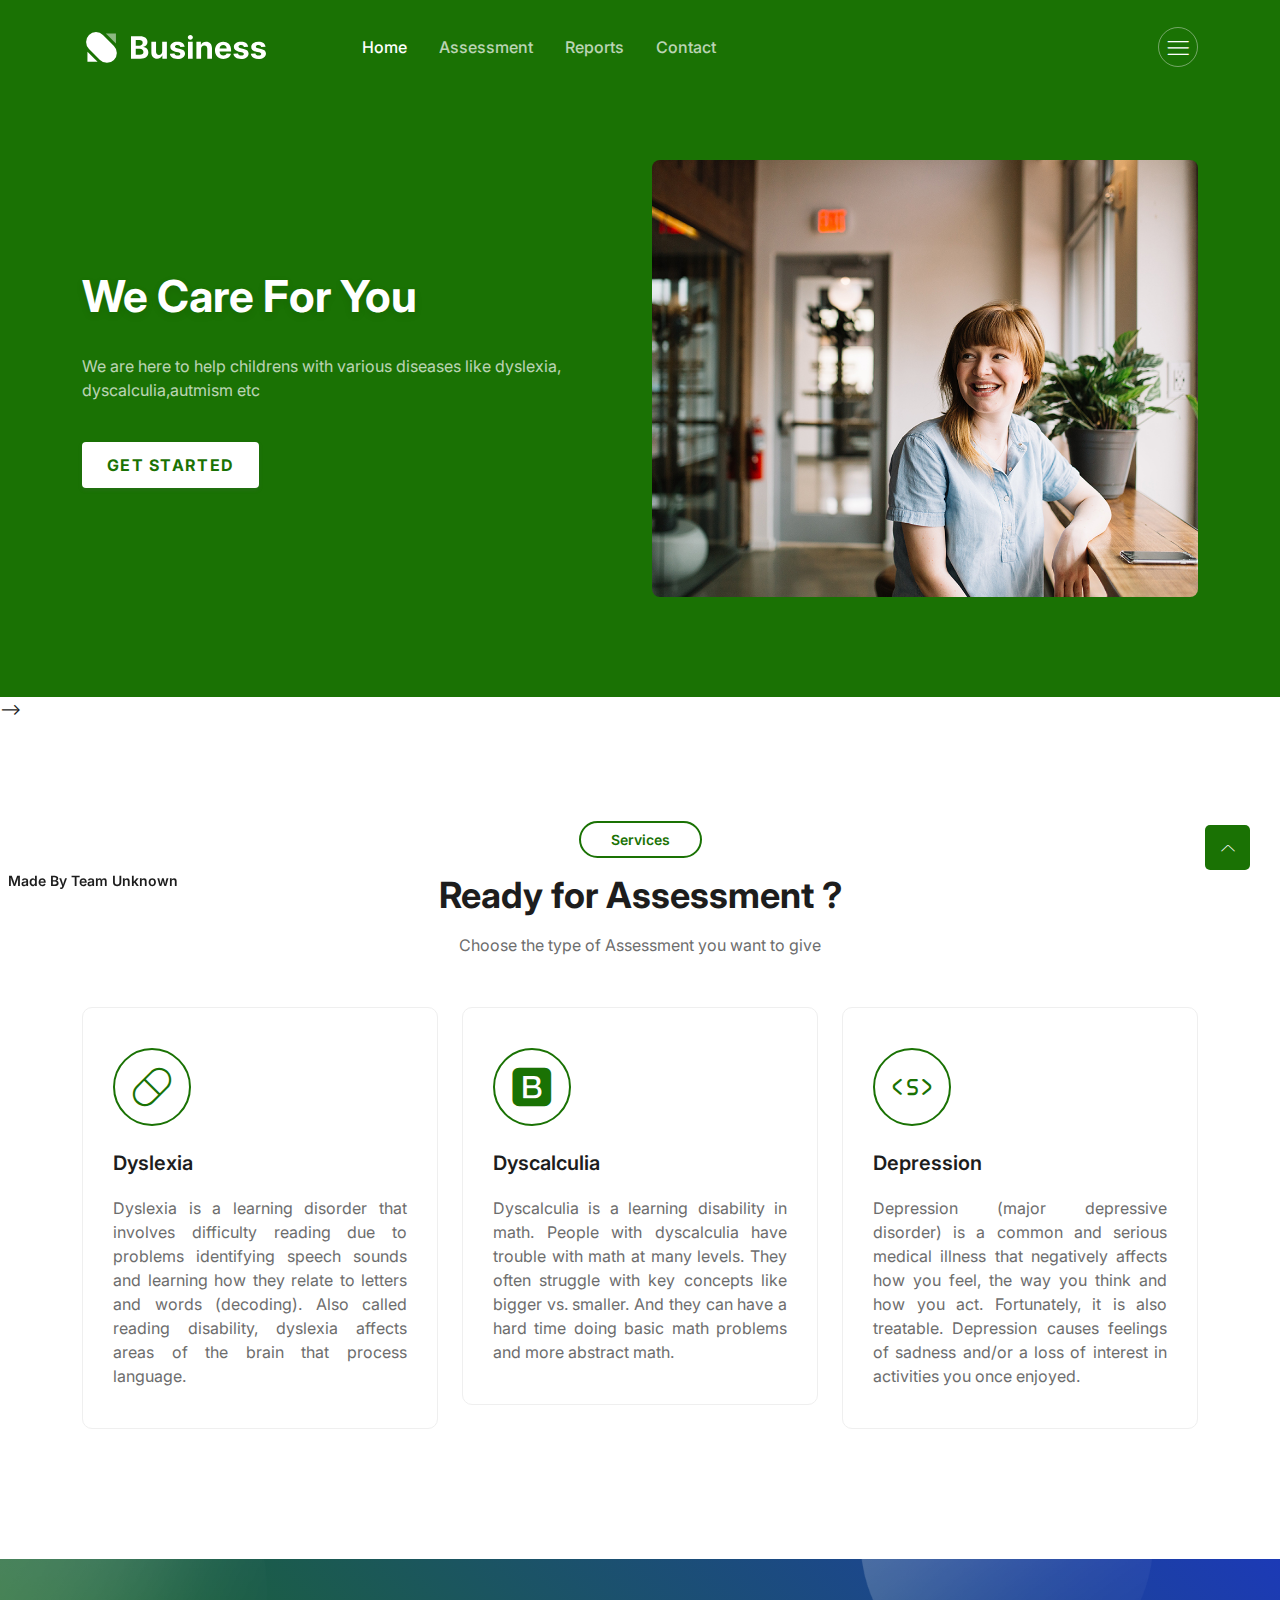
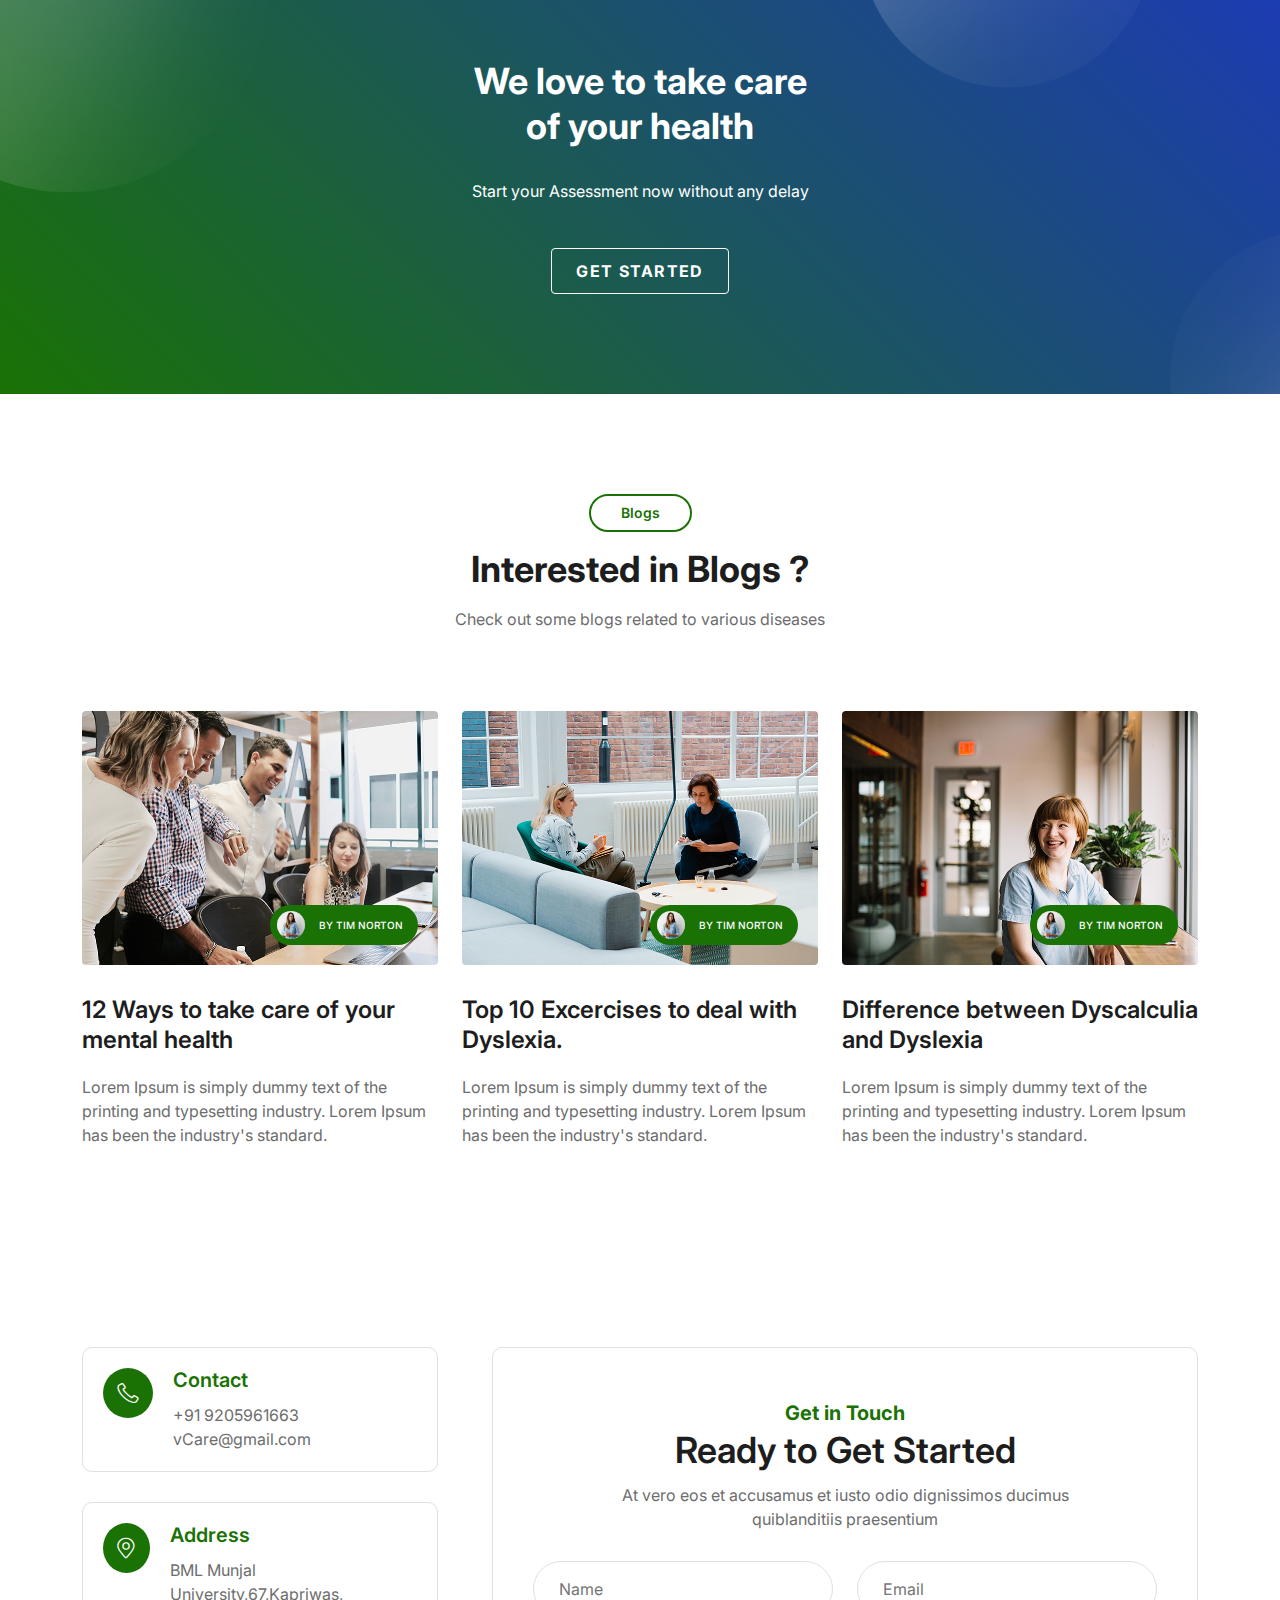
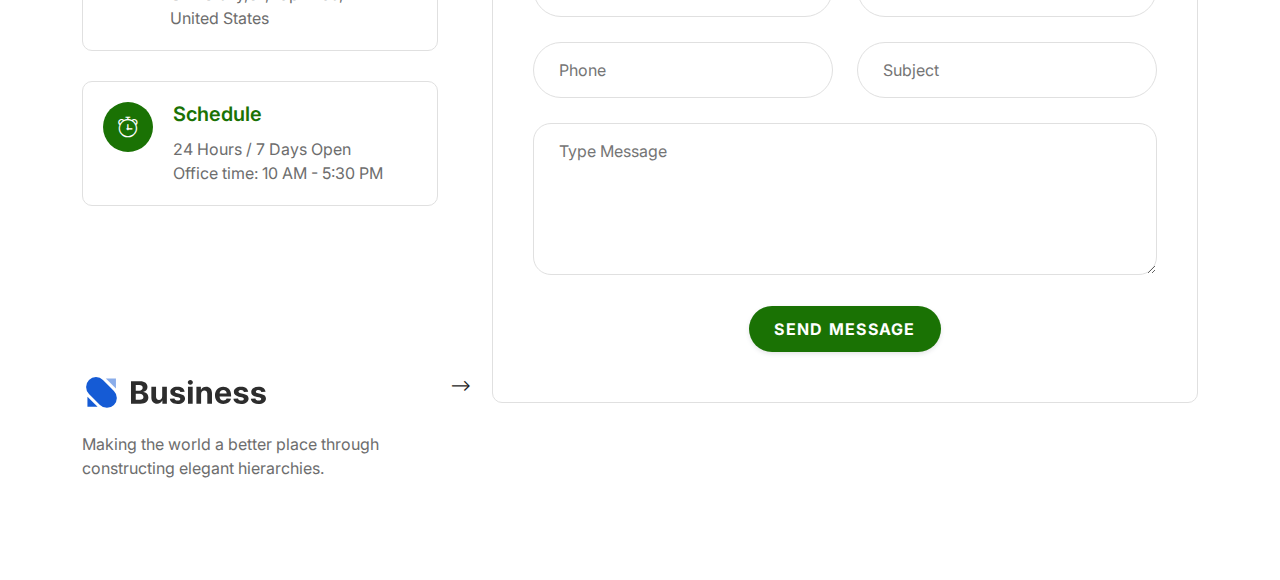
==== index.html @ deb3afc0 "depression game added" ====
<!DOCTYPE html>
<html lang="en">

<head>
  <!--====== Required meta tags ======-->
  <meta charset="utf-8" />
  <meta http-equiv="x-ua-compatible" content="ie=edge" />
  <meta name="description" content="" />
  <meta name="viewport" content="width=device-width, initial-scale=1, shrink-to-fit=no" />

  <!--====== Title ======-->
  <title>VCare</title>

  <!--====== Favicon Icon ======-->
  <link rel="shortcut icon" href="../assets/images/favicon.svg" type="image/svg" />

  <!--====== Bootstrap css ======-->
  <link rel="stylesheet" href="assets/css/bootstrap.min.css" />

  <!--====== Line Icons css ======-->
  <link rel="stylesheet" href="assets/css/lineicons.css" />

  <!--====== Tiny Slider css ======-->
  <link rel="stylesheet" href="assets/css/tiny-slider.css" />

  <!--====== gLightBox css ======-->
  <link rel="stylesheet" href="assets/css/glightbox.min.css" />

  <link rel="stylesheet" href="style.css" />
</head>

<body>

  <!--====== NAVBAR NINE PART START ======-->

  <section class="navbar-area navbar-nine">
    <div class="container">
      <div class="row">
        <div class="col-lg-12">
          <nav class="navbar navbar-expand-lg">
            <a class="navbar-brand" href="index.html">
              <img src="assets/images/white-logo.svg" alt="Logo" />
            </a>
            <button class="navbar-toggler" type="button" data-bs-toggle="collapse" data-bs-target="#navbarNine"
              aria-controls="navbarNine" aria-expanded="false" aria-label="Toggle navigation">
              <span class="toggler-icon"></span>
              <span class="toggler-icon"></span>
              <span class="toggler-icon"></span>
            </button>

            <div class="collapse navbar-collapse sub-menu-bar" id="navbarNine">
              <ul class="navbar-nav me-auto">
                <li class="nav-item">
                  <a class="page-scroll active" href="#hero-area">Home</a>
                </li>
                <li class="nav-item">
                  <a class="page-scroll" href="#assessment">Assessment</a>
                </li>

                <li class="nav-item">
                  <a class="page-scroll" href="#pricing">Reports</a>
                </li>
                <li class="nav-item">
                  <a class="page-scroll" href="#contact">Contact</a>
                </li>
              </ul>
            </div>

            <div class="navbar-btn d-none d-lg-inline-block">
              <a class="menu-bar" href="#side-menu-left"><i class="lni lni-menu"></i></a>
            </div>
          </nav>
          <!-- navbar -->
        </div>
      </div>
      <!-- row -->
    </div>
    <!-- container -->
  </section>

  <!--====== NAVBAR NINE PART ENDS ======-->

  <!--====== SIDEBAR PART START ======-->

  <div class="sidebar-left">
    <div class="sidebar-close">
      <a class="close" href="#close"><i class="lni lni-close"></i></a>
    </div>
    <div class="sidebar-content">
      <div class="sidebar-logo">
        <a href="index.html"><img src="assets/images/logo.svg" alt="Logo" /></a>
      </div>
      <p class="text">Lorem ipsum dolor sit amet adipisicing elit. Sapiente fuga nisi rerum iusto intro.</p>
      <!-- logo -->
      <div class="sidebar-menu">
        <h5 class="menu-title">Quick Links</h5>
        <ul>
          <li><a href="javascript:void(0)">About Us</a></li>
          <li><a href="javascript:void(0)">Our Team</a></li>
          <li><a href="javascript:void(0)">Latest News</a></li>
          <li><a href="javascript:void(0)">Contact Us</a></li>
        </ul>
      </div>
      <!-- menu -->
      <div class="sidebar-social align-items-center justify-content-center">
        <h5 class="social-title">Follow Us On</h5>
        <ul>
          <li>
            <a href="javascript:void(0)"><i class="lni lni-facebook-filled"></i></a>
          </li>
          <li>
            <a href="javascript:void(0)"><i class="lni lni-twitter-original"></i></a>
          </li>
          <li>
            <a href="javascript:void(0)"><i class="lni lni-linkedin-original"></i></a>
          </li>
          <li>
            <a href="javascript:void(0)"><i class="lni lni-youtube"></i></a>
          </li>
        </ul>
      </div>
      <!-- sidebar social -->
    </div>
    <!-- content -->
  </div>
  <div class="overlay-left"></div>

  <!--====== SIDEBAR PART ENDS ======-->

  <!-- Start header Area -->
  <section id="hero-area" class="header-area header-eight">
    <div class="container">
      <div class="row align-items-center">
        <div class="col-lg-6 col-md-12 col-12">
          <div class="header-content">
            <h1>We Care for you</h1>
            <p>
              We are here to help childrens with various diseases like dyslexia, dyscalculia,autmism etc
            </p>
            <div class="button">
              <a href="javascript:void(0)" class="btn primary-btn">Get Started</a>
              <!-- <a href="https://www.youtube.com/watch?v=r44RKWyfcFw&fbclid=IwAR21beSJORalzmzokxDRcGfkZA1AtRTE__l5N4r09HcGS5Y6vOluyouM9EM"
                class="glightbox video-button"> -->
              <!-- <span class="btn icon-btn rounded-full">
                  <i class="lni lni-play"></i>
                </span> -->
              <!-- <span class="text">Watch Intro</span> -->
              </a>
            </div>
          </div>
        </div>
        <div class="col-lg-6 col-md-12 col-12">
          <div class="header-image">
            <img src="assets/images/header/hero-image.jpg" alt="#" />
          </div>
        </div>
      </div>
    </div>
  </section>
  <!-- End header Area -->

  <!--====== ABOUT FIVE PART START ======-->

  <!-- <section class="about-area about-five">
    <div class="container">
      <div class="row align-items-center">
        <div class="col-lg-6 col-12">
          <div class="about-image-five">
            <svg class="shape" width="106" height="134" viewBox="0 0 106 134" fill="none"
              xmlns="http://www.w3.org/2000/svg">
              <circle cx="1.66654" cy="1.66679" r="1.66667" fill="#DADADA" />
              <circle cx="1.66654" cy="16.3335" r="1.66667" fill="#DADADA" />
              <circle cx="1.66654" cy="31.0001" r="1.66667" fill="#DADADA" />
              <circle cx="1.66654" cy="45.6668" r="1.66667" fill="#DADADA" />
              <circle cx="1.66654" cy="60.3335" r="1.66667" fill="#DADADA" />
              <circle cx="1.66654" cy="88.6668" r="1.66667" fill="#DADADA" />
              <circle cx="1.66654" cy="117.667" r="1.66667" fill="#DADADA" />
              <circle cx="1.66654" cy="74.6668" r="1.66667" fill="#DADADA" />
              <circle cx="1.66654" cy="103" r="1.66667" fill="#DADADA" />
              <circle cx="1.66654" cy="132" r="1.66667" fill="#DADADA" />
              <circle cx="16.3333" cy="1.66679" r="1.66667" fill="#DADADA" />
              <circle cx="16.3333" cy="16.3335" r="1.66667" fill="#DADADA" />
              <circle cx="16.3333" cy="31.0001" r="1.66667" fill="#DADADA" />
              <circle cx="16.3333" cy="45.6668" r="1.66667" fill="#DADADA" />
              <circle cx="16.333" cy="60.3335" r="1.66667" fill="#DADADA" />
              <circle cx="16.333" cy="88.6668" r="1.66667" fill="#DADADA" />
              <circle cx="16.333" cy="117.667" r="1.66667" fill="#DADADA" />
              <circle cx="16.333" cy="74.6668" r="1.66667" fill="#DADADA" />
              <circle cx="16.333" cy="103" r="1.66667" fill="#DADADA" />
              <circle cx="16.333" cy="132" r="1.66667" fill="#DADADA" />
              <circle cx="30.9998" cy="1.66679" r="1.66667" fill="#DADADA" />
              <circle cx="74.6665" cy="1.66679" r="1.66667" fill="#DADADA" />
              <circle cx="30.9998" cy="16.3335" r="1.66667" fill="#DADADA" />
              <circle cx="74.6665" cy="16.3335" r="1.66667" fill="#DADADA" />
              <circle cx="30.9998" cy="31.0001" r="1.66667" fill="#DADADA" />
              <circle cx="74.6665" cy="31.0001" r="1.66667" fill="#DADADA" />
              <circle cx="30.9998" cy="45.6668" r="1.66667" fill="#DADADA" />
              <circle cx="74.6665" cy="45.6668" r="1.66667" fill="#DADADA" />
              <circle cx="31" cy="60.3335" r="1.66667" fill="#DADADA" />
              <circle cx="74.6668" cy="60.3335" r="1.66667" fill="#DADADA" />
              <circle cx="31" cy="88.6668" r="1.66667" fill="#DADADA" />
              <circle cx="74.6668" cy="88.6668" r="1.66667" fill="#DADADA" />
              <circle cx="31" cy="117.667" r="1.66667" fill="#DADADA" />
              <circle cx="74.6668" cy="117.667" r="1.66667" fill="#DADADA" />
              <circle cx="31" cy="74.6668" r="1.66667" fill="#DADADA" />
              <circle cx="74.6668" cy="74.6668" r="1.66667" fill="#DADADA" />
              <circle cx="31" cy="103" r="1.66667" fill="#DADADA" />
              <circle cx="74.6668" cy="103" r="1.66667" fill="#DADADA" />
              <circle cx="31" cy="132" r="1.66667" fill="#DADADA" />
              <circle cx="74.6668" cy="132" r="1.66667" fill="#DADADA" />
              <circle cx="45.6665" cy="1.66679" r="1.66667" fill="#DADADA" />
              <circle cx="89.3333" cy="1.66679" r="1.66667" fill="#DADADA" />
              <circle cx="45.6665" cy="16.3335" r="1.66667" fill="#DADADA" />
              <circle cx="89.3333" cy="16.3335" r="1.66667" fill="#DADADA" />
              <circle cx="45.6665" cy="31.0001" r="1.66667" fill="#DADADA" />
              <circle cx="89.3333" cy="31.0001" r="1.66667" fill="#DADADA" />
              <circle cx="45.6665" cy="45.6668" r="1.66667" fill="#DADADA" />
              <circle cx="89.3333" cy="45.6668" r="1.66667" fill="#DADADA" />
              <circle cx="45.6665" cy="60.3335" r="1.66667" fill="#DADADA" />
              <circle cx="89.3333" cy="60.3335" r="1.66667" fill="#DADADA" />
              <circle cx="45.6665" cy="88.6668" r="1.66667" fill="#DADADA" />
              <circle cx="89.3333" cy="88.6668" r="1.66667" fill="#DADADA" />
              <circle cx="45.6665" cy="117.667" r="1.66667" fill="#DADADA" />
              <circle cx="89.3333" cy="117.667" r="1.66667" fill="#DADADA" />
              <circle cx="45.6665" cy="74.6668" r="1.66667" fill="#DADADA" />
              <circle cx="89.3333" cy="74.6668" r="1.66667" fill="#DADADA" />
              <circle cx="45.6665" cy="103" r="1.66667" fill="#DADADA" />
              <circle cx="89.3333" cy="103" r="1.66667" fill="#DADADA" />
              <circle cx="45.6665" cy="132" r="1.66667" fill="#DADADA" />
              <circle cx="89.3333" cy="132" r="1.66667" fill="#DADADA" />
              <circle cx="60.3333" cy="1.66679" r="1.66667" fill="#DADADA" />
              <circle cx="104" cy="1.66679" r="1.66667" fill="#DADADA" />
              <circle cx="60.3333" cy="16.3335" r="1.66667" fill="#DADADA" />
              <circle cx="104" cy="16.3335" r="1.66667" fill="#DADADA" />
              <circle cx="60.3333" cy="31.0001" r="1.66667" fill="#DADADA" />
              <circle cx="104" cy="31.0001" r="1.66667" fill="#DADADA" />
              <circle cx="60.3333" cy="45.6668" r="1.66667" fill="#DADADA" />
              <circle cx="104" cy="45.6668" r="1.66667" fill="#DADADA" />
              <circle cx="60.333" cy="60.3335" r="1.66667" fill="#DADADA" />
              <circle cx="104" cy="60.3335" r="1.66667" fill="#DADADA" />
              <circle cx="60.333" cy="88.6668" r="1.66667" fill="#DADADA" />
              <circle cx="104" cy="88.6668" r="1.66667" fill="#DADADA" />
              <circle cx="60.333" cy="117.667" r="1.66667" fill="#DADADA" />
              <circle cx="104" cy="117.667" r="1.66667" fill="#DADADA" />
              <circle cx="60.333" cy="74.6668" r="1.66667" fill="#DADADA" />
              <circle cx="104" cy="74.6668" r="1.66667" fill="#DADADA" />
              <circle cx="60.333" cy="103" r="1.66667" fill="#DADADA" />
              <circle cx="104" cy="103" r="1.66667" fill="#DADADA" />
              <circle cx="60.333" cy="132" r="1.66667" fill="#DADADA" />
              <circle cx="104" cy="132" r="1.66667" fill="#DADADA" />
            </svg>
            <img width="150px" height="400px" src="assets/images/about/about-img1.jpg" alt="about" />
          </div>
        </div>
        <div class="col-lg-6 col-12">
          <div class="about-five-content" >
            <h6 class="small-title text-lg">Take Assessment</h6>
            <h2 class="main-title fw-bold">Want to know what's the problem ?</h2>
            <div class="about-five-tab">
              <nav>
                <div class="nav nav-tabs" id="nav-tab" role="tablist">
                  <button class="nav-link active" id="nav-who-tab" data-bs-toggle="tab" data-bs-target="#nav-who"
                    type="button" role="tab" aria-controls="nav-who" aria-selected="true">dyslexia </button>
                  <button class="nav-link" id="nav-vision-tab" data-bs-toggle="tab" data-bs-target="#nav-vision"
                    type="button" role="tab" aria-controls="nav-vision" aria-selected="false">dyscalculia</button>
                  <button class="nav-link" id="nav-history-tab" data-bs-toggle="tab" data-bs-target="#nav-history"
                    type="button" role="tab" aria-controls="nav-history" aria-selected="false">dysgraphia</button>
                    <button class="nav-link" id="nav-history-Dyspraxia" data-bs-toggle="tab" data-bs-target="#nav-history"
                    type="button" role="tab" aria-controls="nav-history" aria-selected="false">Dyspraxia</button>
                    <button class="nav-link" id="nav-history-autism" data-bs-toggle="tab" data-bs-target="#nav-history"
                    type="button" role="tab" aria-controls="nav-history" aria-selected="false">Autism</button>


                </div>
              </nav>
              <div class="tab-content" id="nav-tabContent">
                <div class="tab-pane fade show active" id="nav-who" role="tabpanel" aria-labelledby="nav-who-tab">
                  <p>Dyslexia is a learning disorder that involves difficulty reading due to problems identifying speech sounds and learning how they relate to letters and words (decoding). Also called reading disability, dyslexia affects areas of the brain that process language.</p>
                  
                </div>
                <div class="tab-pane fade" id="nav-vision" role="tabpanel" aria-labelledby="nav-vision-tab">
                  <p>Dyscalculia is a learning disability in math. People with dyscalculia have trouble with math at many levels. They often struggle with key concepts like bigger vs. smaller. And they can have a hard time doing basic math problems and more abstract math.</p>
                </div>
                <div class="tab-pane fade" id="nav-history" role="tabpanel" aria-labelledby="nav-history-tab">
                  <p>Dysgraphia is a term that refers to trouble with writing. Many experts view dysgraphia as challenges with a set of skills known as transcription. These skills — handwriting, typing, and spelling — allow us to produce writing.</p>
                </div>
                <div class="tab-pane fade" id="nav-dyspraxia" role="tabpanel" aria-labelledby="nav-history-tab">
                  <p>Dyspraxia, also known as developmental co-ordination disorder (DCD), is a common disorder that affects movement and co-ordination. Dyspraxia does not affect your intelligence. It can affect your co-ordination skills – such as tasks requiring balance, playing sports or learning to drive a car.</p>
                </div>
                <div class="tab-pane fade" id="nav-autism" role="tabpanel" aria-labelledby="nav-history-tab">
                  <p>Autism, also called autism spectrum disorder (ASD), is a complicated condition that includes problems with communication and behavior. It can involve a wide range of symptoms and skills. ASD can be a minor problem or a disability that needs full-time care in a special facility.</p>
                </div>
              </div>
            </div>
          </div>
        </div>
      </div>
    </div>
    <!-- container -->
  <!-- </section> --> -->

  <!--====== ABOUT FIVE PART ENDS ======-->

  <!-- ===== service-area start ===== -->
  <section id="services" class="services-area services-eight">
    <!--======  Start Section Title Five ======-->
    <div class="section-title-five">
      <div class="container">
        <div class="row">
          <div class="col-12">
            <div class="content">
              <h6>Services</h6>
              <h2 class="fw-bold">Ready for Assessment ?</h2>
              <p>
                Choose the type of Assessment you want to give
              </p>
            </div>
          </div>
        </div>
        <!-- row -->
      </div>
      <!-- container -->
    </div>
    <!--======  End Section Title Five ======-->
    <div class="container">
      <div class="row">
        <div class="col-lg-4 col-md-6">
          <a href="./game/dyslexia/index.html">
            <div class="single-services">
              <div class="service-icon">
                <i class="lni lni-capsule"></i>
              </div>
              <div class="service-content">
                <h4>Dyslexia</h4>
                <p style="text-align: justify;">
                  Dyslexia is a learning disorder that involves difficulty reading due to problems identifying speech
                  sounds and learning how they relate to letters and words (decoding). Also called reading disability,
                  dyslexia affects areas of the brain that process language.
                </p>
              </div>
            </div>
          </a>
        </div>
        <div class="col-lg-4 col-md-6">
          <a href="./game/dyscalculia/index.html">
            <div class="single-services">
              <div class="service-icon">
                <i class="lni lni-bootstrap"></i>
              </div>
              <div class="service-content">
                <h4>Dyscalculia</h4>
                <p style="text-align: justify;">
                  Dyscalculia is a learning disability in math. People with dyscalculia have trouble with math at many
                  levels. They often struggle with key concepts like bigger vs. smaller. And they can have a hard time
                  doing basic math problems and more abstract math.
                </p>
              </div>
            </div>
          </a>
        </div>
        <div class="col-lg-4 col-md-6">
          <a href="./game/depression/index.html">
            <div class="single-services">
              <div class="service-icon">
                <i class="lni lni-shortcode"></i>
              </div>
              <div class="service-content">
                <h4>Depression</h4>
                <p style="text-align: justify;">
                  Depression (major depressive disorder) is a common and serious medical illness that negatively affects
                  how you feel, the way you think and how you act. Fortunately, it is also treatable. Depression causes
                  feelings of sadness and/or a loss of interest in activities you once enjoyed.
                </p>
              </div>
            </div>
          </a>
        </div>
        <!-- <div class="col-lg-4 col-md-6">
          <div class="single-services">
            <div class="service-icon">
              <i class="lni lni-dashboard"></i>
            </div>
            <div class="service-content">
              <h4>Speed Optimized</h4>
              <p>
                Lorem ipsum dolor sit amet, adipscing elitr, sed diam nonumy
                eirmod tempor ividunt labor dolore magna.
              </p>
            </div>
          </div>
        </div>
        <div class="col-lg-4 col-md-6">
          <div class="single-services">
            <div class="service-icon">
              <i class="lni lni-layers"></i>
            </div>
            <div class="service-content">
              <h4>Fully Customizable</h4>
              <p>
                Lorem ipsum dolor sit amet, adipscing elitr, sed diam nonumy
                eirmod tempor ividunt labor dolore magna.
              </p>
            </div>
          </div>
        </div>
        <div class="col-lg-4 col-md-6">
          <div class="single-services">
            <div class="service-icon">
              <i class="lni lni-reload"></i>
            </div>
            <div class="service-content">
              <h4>Regular Updates</h4>
              <p>
                Lorem ipsum dolor sit amet, adipscing elitr, sed diam nonumy
                eirmod tempor ividunt labor dolore magna.
              </p>
            </div>
          </div>
        </div>
      </div> -->
      </div>
  </section>
  <!-- ===== service-area end ===== -->


  <!-- Start Pricing  Area -->
  <!--/ End Pricing  Area -->



  <!-- Start Cta Area -->
  <section id="call-action" class="call-action">
    <div class="container">
      <div class="row justify-content-center">
        <div class="col-xxl-6 col-xl-7 col-lg-8 col-md-9">
          <div class="inner-content">
            <h2>We love to take care<br />of your health</h2>
            <p>
              Start your Assessment now without any delay</p>
            <div class="light-rounded-buttons">
              <a href="javascript:void(0)" class="btn primary-btn-outline">Get Started</a>
            </div>
          </div>
        </div>
      </div>
    </div>
  </section>
  <!-- End Cta Area -->



  <!-- Start Latest News Area -->
  <div id="blog" class="latest-news-area section">
    <!--======  Start Section Title Five ======-->
    <div class="section-title-five">
      <div class="container">
        <div class="row">
          <div class="col-12">
            <div class="content">
              <h6>Blogs</h6>
              <h2 class="fw-bold">Interested in Blogs ?</h2>
              <p>
                Check out some blogs related to various diseases
              </p>
            </div>
          </div>
        </div>
        <!-- row -->
      </div>
      <!-- container -->
    </div>
    <!--======  End Section Title Five ======-->
    <div class="container">
      <div class="row">
        <div class="col-lg-4 col-md-6 col-12">
          <!-- Single News -->
          <div class="single-news">
            <div class="image">
              <a href="javascript:void(0)"><img class="thumb" src="assets/images/blog/1.jpg" alt="Blog" /></a>
              <div class="meta-details">
                <img class="thumb" src="assets/images/blog/b6.jpg" alt="Author" />
                <span>BY TIM NORTON</span>
              </div>
            </div>
            <div class="content-body">
              <h4 class="title">
                <a href="javascript:void(0)"> 12 Ways to take care of your mental health </a>
              </h4>
              <p>
                Lorem Ipsum is simply dummy text of the printing and
                typesetting industry. Lorem Ipsum has been the industry's
                standard.
              </p>
            </div>
          </div>
          <!-- End Single News -->
        </div>
        <div class="col-lg-4 col-md-6 col-12">
          <!-- Single News -->
          <div class="single-news">
            <div class="image">
              <a href="javascript:void(0)"><img class="thumb" src="assets/images/blog/2.jpg" alt="Blog" /></a>
              <div class="meta-details">
                <img class="thumb" src="assets/images/blog/b6.jpg" alt="Author" />
                <span>BY TIM NORTON</span>
              </div>
            </div>
            <div class="content-body">
              <h4 class="title">
                <a href="javascript:void(0)">
                  Top 10 Excercises to deal with Dyslexia.
                </a>
              </h4>
              <p>
                Lorem Ipsum is simply dummy text of the printing and
                typesetting industry. Lorem Ipsum has been the industry's
                standard.
              </p>
            </div>
          </div>
          <!-- End Single News -->
        </div>
        <div class="col-lg-4 col-md-6 col-12">
          <!-- Single News -->
          <div class="single-news">
            <div class="image">
              <a href="javascript:void(0)"><img class="thumb" src="assets/images/blog/3.jpg" alt="Blog" /></a>
              <div class="meta-details">
                <img class="thumb" src="assets/images/blog/b6.jpg" alt="Author" />
                <span>BY TIM NORTON</span>
              </div>
            </div>
            <div class="content-body">
              <h4 class="title">
                <a href="javascript:void(0)">
                  Difference between Dyscalculia and Dyslexia
                </a>
              </h4>
              <p>
                Lorem Ipsum is simply dummy text of the printing and
                typesetting industry. Lorem Ipsum has been the industry's
                standard.
              </p>
            </div>
          </div>
          <!-- End Single News -->
        </div>
      </div>
    </div>
  </div>

  <!-- ========================= contact-section start ========================= -->
  <section id="contact" class="contact-section">
    <div class="container">
      <div class="row">
        <div class="col-xl-4">
          <div class="contact-item-wrapper">
            <div class="row">
              <div class="col-12 col-md-6 col-xl-12">
                <div class="contact-item">
                  <div class="contact-icon">
                    <i class="lni lni-phone"></i>
                  </div>
                  <div class="contact-content">
                    <h4>Contact</h4>
                    <p>+91 9205961663</p>
                    <p>vCare@gmail.com</p>
                  </div>
                </div>
              </div>
              <div class="col-12 col-md-6 col-xl-12">
                <div class="contact-item">
                  <div class="contact-icon">
                    <i class="lni lni-map-marker"></i>
                  </div>
                  <div class="contact-content">
                    <h4>Address</h4>
                    <p>BML Munjal University,67,Kapriwas,</p>
                    <p>United States</p>
                  </div>
                </div>
              </div>
              <div class="col-12 col-md-6 col-xl-12">
                <div class="contact-item">
                  <div class="contact-icon">
                    <i class="lni lni-alarm-clock"></i>
                  </div>
                  <div class="contact-content">
                    <h4>Schedule</h4>
                    <p>24 Hours / 7 Days Open</p>
                    <p>Office time: 10 AM - 5:30 PM</p>
                  </div>
                </div>
              </div>
            </div>
          </div>
        </div>
        <div class="col-xl-8">
          <div class="contact-form-wrapper">
            <div class="row">
              <div class="col-xl-10 col-lg-8 mx-auto">
                <div class="section-title text-center">
                  <span> Get in Touch </span>
                  <h2>
                    Ready to Get Started
                  </h2>
                  <p>
                    At vero eos et accusamus et iusto odio dignissimos ducimus
                    quiblanditiis praesentium
                  </p>
                </div>
              </div>
            </div>
            <form action="#" class="contact-form">
              <div class="row">
                <div class="col-md-6">
                  <input type="text" name="name" id="name" placeholder="Name" required />
                </div>
                <div class="col-md-6">
                  <input type="email" name="email" id="email" placeholder="Email" required />
                </div>
              </div>
              <div class="row">
                <div class="col-md-6">
                  <input type="text" name="phone" id="phone" placeholder="Phone" required />
                </div>
                <div class="col-md-6">
                  <input type="text" name="subject" id="email" placeholder="Subject" required />
                </div>
              </div>
              <div class="row">
                <div class="col-12">
                  <textarea name="message" id="message" placeholder="Type Message" rows="5"></textarea>
                </div>
              </div>
              <div class="row">
                <div class="col-12">
                  <div class="button text-center rounded-buttons">
                    <button type="submit" class="btn primary-btn rounded-full">
                      Send Message
                    </button>
                  </div>
                </div>
              </div>
            </form>
          </div>
        </div>
      </div>
    </div>
  </section>
  <!-- ========================= contact-section end ========================= -->

  <!-- ========================= map-section end ========================= -->
  <section class="map-section map-style-9">
    <div class="map-container">
      <object style="border:0; height: 500px; width: 100%;"
        data="https://www.google.com/maps/embed?pb=!1m18!1m12!1m3!1d3102.7887109309127!2d-77.44196278417968!3d38.95165507956235!2m3!1f0!2f0!3f0!3m2!1i1024!2i768!4f13.1!3m3!1m2!1s0x0%3A0x0!2zMzjCsDU3JzA2LjAiTiA3N8KwMjYnMjMuMiJX!5e0!3m2!1sen!2sbd!4v1545420879707"></object>
    </div>
    </div>
  </section>
  <!-- ========================= map-section end ========================= -->

  <!-- Start Footer Area -->
  <footer class="footer-area footer-eleven">
    <!-- Start Footer Top -->
    <div class="footer-top">
      <div class="container">
        <div class="inner-content">
          <div class="row">
            <div class="col-lg-4 col-md-6 col-12">
              <!-- Single Widget -->
              <div class="footer-widget f-about">
                <div class="logo">
                  <a href="index.html">
                    <img src="assets/images/logo.svg" alt="#" class="img-fluid" />
                  </a>
                </div>
                <p>
                  Making the world a better place through constructing elegant
                  hierarchies.
                </p>
                <!-- <p class="copyright-text">
                  <span>© 2024 Ayro UI.</span>Designed and Developed by
                  <a href="javascript:void(0)" rel="nofollow"> Ayro UI </a>
                </p> -->
              </div>
              <!-- End Single Widget -->
            </div>
            <!-- <div class="col-lg-2 col-md-6 col-12">
              
                <h5>Solutions</h5>
                <ul>
                  <li><a href="javascript:void(0)">Marketing</a></li>
                  <li><a href="javascript:void(0)">Analytics</a></li>
                  <li><a href="javascript:void(0)">Commerce</a></li>
                  <li><a href="javascript:void(0)">Insights</a></li>
                </ul>
              </div> --> -->
          </div>
          <div class="col-lg-2 col-md-6 col-12">
            <!-- Single Widget -->
            <!-- <div class="footer-widget f-link">
                <h5>Support</h5>
                <ul>
                  <li><a href="javascript:void(0)">Pricing</a></li>
                  <li><a href="javascript:void(0)">Documentation</a></li>
                  <li><a href="javascript:void(0)">Guides</a></li>
                  <li><a href="javascript:void(0)">API Status</a></li>
                </ul>
              </div> -->
            <!-- End Single Widget -->
          </div>
          <div class="col-lg-4 col-md-6 col-12">
            <!-- Single Widget -->
            <!-- <div class="footer-widget newsletter">
                <h5>Subscribe</h5>
                <p>Subscribe to our newsletter for the latest updates</p>
                <form action="#" method="get" target="_blank" class="newsletter-form">
                  <input name="EMAIL" placeholder="Email address" required="required" type="email" />
                  <div class="button">
                    <button class="sub-btn">
                      <i class="lni lni-envelope"></i>
                    </button>
                  </div>
                </form>
              </div> -->
            <!-- End Single Widget -->
          </div>
        </div>
      </div>
    </div>
    </div>
    <!--/ End Footer Top -->
  </footer>
  <!--/ End Footer Area -->

  <div class="made-in-ayroui mt-4 eh">
    <a target="_blank" rel="nofollow">
      <h6>Made By Team Unknown</h6>
      <!-- <img style="width:220px" src="assets/images/ayroui.svg"> -->
    </a>
  </div>

  <a href="#" class="scroll-top btn-hover">
    <i class="lni lni-chevron-up"></i>
  </a>

  <!--====== js ======-->
  <script src="assets/js/bootstrap.bundle.min.js"></script>
  <script src="assets/js/glightbox.min.js"></script>
  <script src="assets/js/main.js"></script>
  <script src="assets/js/tiny-slider.js"></script>

  <script>

    //===== close navbar-collapse when a  clicked
    let navbarTogglerNine = document.querySelector(
      ".navbar-nine .navbar-toggler"
    );
    navbarTogglerNine.addEventListener("click", function () {
      navbarTogglerNine.classList.toggle("active");
    });

    // ==== left sidebar toggle
    let sidebarLeft = document.querySelector(".sidebar-left");
    let overlayLeft = document.querySelector(".overlay-left");
    let sidebarClose = document.querySelector(".sidebar-close .close");

    overlayLeft.addEventListener("click", function () {
      sidebarLeft.classList.toggle("open");
      overlayLeft.classList.toggle("open");
    });
    sidebarClose.addEventListener("click", function () {
      sidebarLeft.classList.remove("open");
      overlayLeft.classList.remove("open");
    });

    // ===== navbar nine sideMenu
    let sideMenuLeftNine = document.querySelector(".navbar-nine .menu-bar");

    sideMenuLeftNine.addEventListener("click", function () {
      sidebarLeft.classList.add("open");
      overlayLeft.classList.add("open");
    });

    //========= glightbox
    GLightbox({
      'href': 'https://www.youtube.com/watch?v=r44RKWyfcFw&fbclid=IwAR21beSJORalzmzokxDRcGfkZA1AtRTE__l5N4r09HcGS5Y6vOluyouM9EM',
      'type': 'video',
      'source': 'youtube', //vimeo, youtube or local
      'width': 900,
      'autoplayVideos': true,
    });

  </script>
</body>

</html>
---- assets/css/tiny-slider.css ----
.tns-outer{padding:0 !important}.tns-outer [hidden]{display:none !important}.tns-outer [aria-controls],.tns-outer [data-action]{cursor:pointer}.tns-slider{-webkit-transition:all 0s;-moz-transition:all 0s;transition:all 0s}.tns-slider>.tns-item{-webkit-box-sizing:border-box;-moz-box-sizing:border-box;box-sizing:border-box}.tns-horizontal.tns-subpixel{white-space:nowrap}.tns-horizontal.tns-subpixel>.tns-item{display:inline-block;vertical-align:top;white-space:normal}.tns-horizontal.tns-no-subpixel:after{content:'';display:table;clear:both}.tns-horizontal.tns-no-subpixel>.tns-item{float:left}.tns-horizontal.tns-carousel.tns-no-subpixel>.tns-item{margin-right:-100%}.tns-no-calc{position:relative;left:0}.tns-gallery{position:relative;left:0;min-height:1px}.tns-gallery>.tns-item{position:absolute;left:-100%;-webkit-transition:transform 0s, opacity 0s;-moz-transition:transform 0s, opacity 0s;transition:transform 0s, opacity 0s}.tns-gallery>.tns-slide-active{position:relative;left:auto !important}.tns-gallery>.tns-moving{-webkit-transition:all 0.25s;-moz-transition:all 0.25s;transition:all 0.25s}.tns-autowidth{display:inline-block}.tns-lazy-img{-webkit-transition:opacity 0.6s;-moz-transition:opacity 0.6s;transition:opacity 0.6s;opacity:0.6}.tns-lazy-img.tns-complete{opacity:1}.tns-ah{-webkit-transition:height 0s;-moz-transition:height 0s;transition:height 0s}.tns-ovh{overflow:hidden}.tns-visually-hidden{position:absolute;left:-10000em}.tns-transparent{opacity:0;visibility:hidden}.tns-fadeIn{opacity:1;filter:alpha(opacity=100);z-index:0}.tns-normal,.tns-fadeOut{opacity:0;filter:alpha(opacity=0);z-index:-1}.tns-vpfix{white-space:nowrap}.tns-vpfix>div,.tns-vpfix>li{display:inline-block}.tns-t-subp2{margin:0 auto;width:310px;position:relative;height:10px;overflow:hidden}.tns-t-ct{width:2333.3333333%;width:-webkit-calc(100% * 70 / 3);width:-moz-calc(100% * 70 / 3);width:calc(100% * 70 / 3);position:absolute;right:0}.tns-t-ct:after{content:'';display:table;clear:both}.tns-t-ct>div{width:1.4285714%;width:-webkit-calc(100% / 70);width:-moz-calc(100% / 70);width:calc(100% / 70);height:10px;float:left}

/*# sourceMappingURL=sourcemaps/tiny-slider.css.map */
---- style.css ----
@import url("https://fonts.googleapis.com/css2?family=Inter:wght@200;300;400;500;600;700;800;900&display=swap");
/*===========================
  COMMON css 
===========================*/
:root {
  --font-family: "Inter", sans-serif;
  --primary: #1a7204;
  --primary-dark: #1c3ab6;
  --primary-light: #e2f1ff;
  --accent: #00d4d7;
  --accent-dark: #00bac1;
  --accent-light: #dff9f8;
  --success: #13d527;
  --success-dark: #00ae11;
  --success-light: #eafbe7;
  --secondary: #8f15d5;
  --secondary-dark: #6013c7;
  --secondary-light: #f4e5fa;
  --info: #15b2d5;
  --info-dark: #0f8ca8;
  --info-light: #e0f5fa;
  --caution: #dbbb25;
  --caution-dark: #d58f15;
  --caution-light: #fbf9e4;
  --error: #e6185e;
  --error-dark: #bf1257;
  --error-light: #fce4eb;
  --black: #1d1d1d;
  --dark-1: #2d2d2d;
  --dark-2: #4d4d4d;
  --dark-3: #6d6d6d;
  --gray-1: #8d8d8d;
  --gray-2: #adadad;
  --gray-3: #cdcdcd;
  --gray-4: #e0e0e0;
  --light-1: #efefef;
  --light-2: #f5f5f5;
  --light-3: #fafafa;
  --white: #ffffff;
  --gradient-1: linear-gradient(180deg, #155bd5 0%, #1c3ab6 100%);
  --gradient-2: linear-gradient(180deg, #155bd5 13.02%, #00d4d7 85.42%);
  --gradient-3: linear-gradient(180deg, #155bd5 0%, #8f15d5 100%);
  --gradient-4: linear-gradient(180deg, #155bd5 0%, #13d527 100%);
  --gradient-5: linear-gradient(180deg, #155bd5 0%, #15bbd5 100%);
  --gradient-6: linear-gradient(180deg, #155bd5 0%, #dbbb25 100%);
  --gradient-7: linear-gradient(180deg, #155bd5 0%, #e6185e 100%);
  --gradient-8: linear-gradient(180deg, #1c3ab6 0%, #00bac1 100%);
  --gradient-9: linear-gradient(180deg, #00d4d7 13.02%, #155bd5 85.42%);
  --shadow-1: 0px 0px 1px rgba(40, 41, 61, 0.08),
    0px 0.5px 2px rgba(96, 97, 112, 0.16);
  --shadow-2: 0px 0px 1px rgba(40, 41, 61, 0.04),
    0px 2px 4px rgba(96, 97, 112, 0.16);
  --shadow-3: 0px 0px 2px rgba(40, 41, 61, 0.04),
    0px 4px 8px rgba(96, 97, 112, 0.16);
  --shadow-4: 0px 2px 4px rgba(40, 41, 61, 0.04),
    0px 8px 16px rgba(96, 97, 112, 0.16);
  --shadow-5: 0px 2px 8px rgba(40, 41, 61, 0.04),
    0px 16px 24px rgba(96, 97, 112, 0.16);
  --shadow-6: 0px 2px 8px rgba(40, 41, 61, 0.08),
    0px 20px 32px rgba(96, 97, 112, 0.24);
}

body {
  font-family: var(--font-family);
  color: var(--black);
  font-size: 16px;
}
@media (max-width: 991px) {
  body {
    font-size: 14px;
  }
}

img {
  max-width: 100%;
}

a {
  display: inline-block;
}

a,
button,
a:hover,
a:focus,
input:focus,
textarea:focus,
button:focus {
  text-decoration: none;
  outline: none;
}

ul,
ol {
  margin: 0px;
  padding: 0px;
  list-style-type: none;
}

h1,
h2,
h3,
h4,
h5,
h6 {
  font-weight: 600;
  color: var(--black);
  margin: 0px;
}

h1,
.h1 {
  font-size: 2.75em;
  line-height: 1.25;
}

h2,
.h2 {
  font-size: 2.25em;
  line-height: 1.25;
}

h3,
.h3 {
  font-size: 1.75em;
  line-height: 1.25;
}

h4,
.h4 {
  font-size: 1.5em;
  line-height: 1.25;
}

h5,
.h5 {
  font-size: 1.25em;
  line-height: 1.25;
}

h6,
.h6 {
  font-size: 0.875em;
  line-height: 1.25;
}

.display-1 {
  font-size: 5.5em;
  line-height: 1.25;
}

.display-2 {
  font-size: 4.75em;
  line-height: 1.25;
}

.display-3 {
  font-size: 4em;
  line-height: 1.25;
}

.display-4 {
  font-size: 3.25em;
  line-height: 1.25;
}

p {
  font-size: 1em;
  font-weight: 400;
  line-height: 1.5;
  color: var(--dark-3);
  margin: 0px;
}

.text-small {
  font-size: 0.875em;
  line-height: 1.5;
}

.text-lg {
  font-size: 1.15em;
  line-height: 1.5;
}

.bg_cover {
  background-repeat: no-repeat;
  background-size: cover;
  background-position: center;
}

@media (max-width: 767px) {
  .container {
    padding-left: 20px;
    padding-right: 20px;
  }
}

.btn {
  font-weight: bold;
  font-size: 16px;
  line-height: 20px;
  text-align: center;
  letter-spacing: 0.08em;
  text-transform: uppercase;
  padding: 12px 24px;
  border-radius: 4px;
  border: 1px solid transparent;
}
.btn:hover {
  color: inherit;
}
.btn:focus {
  box-shadow: none;
  outline: none;
}
.btn.btn-lg {
  font-size: 1.15em;
  padding: 16px 24px;
}
.btn.btn-sm {
  padding: 8px 16px;
}
.btn.square {
  border-radius: 0px;
}
.btn.semi-rounded {
  border-radius: 12px;
}
.btn.rounded-full {
  border-radius: 50px;
}
.btn.icon-left span,
.btn.icon-left i {
  margin-right: 8px;
}
.btn.icon-right span,
.btn.icon-right i {
  margin-left: 8px;
}
.btn.icon-btn {
  width: 48px;
  height: 48px;
  padding: 0;
  line-height: 48px;
}
.btn.icon-btn.btn-lg {
  width: 56px;
  height: 56px;
  line-height: 56px;
}
.btn.icon-btn.btn-sm {
  width: 40px;
  height: 40px;
  line-height: 40px;
}


/* ===== Buttons Css ===== */
.primary-btn {
  background: var(--primary);
  color: var(--white);
  box-shadow: var(--shadow-2);
}
.active.primary-btn, .primary-btn:hover, .primary-btn:focus {
  background: var(--primary-dark);
  color: var(--white);
  box-shadow: var(--shadow-4);
}
.deactive.primary-btn {
  background: var(--gray-4);
  color: var(--dark-3);
  pointer-events: none;
}

.primary-btn-outline {
  border-color: var(--primary);
  color: var(--primary);
}
.active.primary-btn-outline, .primary-btn-outline:hover, .primary-btn-outline:focus {
  background: var(--primary-dark);
  color: var(--white);
}
.deactive.primary-btn-outline {
  color: var(--dark-3);
  border-color: var(--gray-4);
  pointer-events: none;
}


/* One Click Scrool Top Button*/
.scroll-top {
  width: 45px;
  height: 45px;
  line-height: 45px;
  background: var(--primary);
  display: -webkit-box;
  display: -ms-flexbox;
  display: flex;
  -webkit-box-pack: center;
      -ms-flex-pack: center;
          justify-content: center;
  -webkit-box-align: center;
      -ms-flex-align: center;
          align-items: center;
  font-size: 14px;
  color: #fff !important;
  border-radius: 0;
  position: fixed;
  bottom: 30px;
  right: 30px;
  z-index: 9;
  cursor: pointer;
  -webkit-transition: all .3s ease-out 0s;
  transition: all .3s ease-out 0s;
  border-radius: 5px;
}

.scroll-top:hover {
  -webkit-box-shadow: 0 1rem 3rem rgba(35, 38, 45, 0.15) !important;
  box-shadow: 0 1rem 3rem rgba(35, 38, 45, 0.15) !important;
  -webkit-transform: translate3d(0, -5px, 0);
  transform: translate3d(0, -5px, 0);
  background-color: var(--dark-1);
}

/*===========================
  Section Title Five CSS
===========================*/
.section-title-five {
  text-align: center;
  max-width: 550px;
  margin: auto;
  margin-bottom: 50px;
  position: relative;
  z-index: 5;
}
@media only screen and (min-width: 768px) and (max-width: 991px) {
  .section-title-five {
    margin-bottom: 45px;
  }
}
@media (max-width: 767px) {
  .section-title-five {
    margin-bottom: 35px;
  }
}
.section-title-five h6 {
  font-weight: 600;
  display: inline-block;
  margin-bottom: 15px;
  color: var(--primary);
  border: 2px solid var(--primary);
  border-radius: 30px;
  padding: 8px 30px;
}
.section-title-five h2 {
  margin-bottom: 15px;
}
@media only screen and (min-width: 768px) and (max-width: 991px) {
  .section-title-five h2 {
    font-size: 2rem;
    line-height: 2.8rem;
  }
}
@media (max-width: 767px) {
  .section-title-five h2 {
    font-size: 1.5rem;
    line-height: 1.9rem;
  }
}
.section-title-five p {
  color: var(--dark-3);
}

.made-in-ayroui{
  position: fixed;
  left: 5px;
  bottom: 5px;
  z-index: 999;
  -webkit-transition: all 0.4s ease;
  -moz-transition: all 0.4s ease;
  transition: all 0.4s ease;
}
.made-in-ayroui:hover{
  transform: translateY(-5px);
}


/*===========================
  NAVBAR css 
===========================*/
.navbar-toggler:focus {
  box-shadow: none;
}

.mb-100 {
  margin-bottom: 100px;
}

/*===== NAVBAR NINE =====*/
.navbar-area.navbar-nine {
  background: var(--primary);
  padding: 10px 0;
  position: absolute;
  left: 0;
  top: 0;
  width: 100%;
  z-index: 9;
}

.eh{
  /* background: var(--primary); */
  color: white;
  padding: 3px;
}
.sticky {
  position: fixed !important;
  z-index:99 !important;
  -webkit-transition: all 0.3s ease-out 0s;
  transition: all 0.3s ease-out 0s;
  top: 0;
  width: 100%;
}
@media only screen and (min-width: 768px) and (max-width: 991px), (max-width: 767px) {
  .navbar-area.navbar-nine {
    padding: 10px 0;
  }
}
.navbar-area.navbar-nine .navbar-brand {
  margin: 0;
}
.navbar-area.navbar-nine .navbar {
  position: relative;
  padding: 0;
}
.navbar-area.navbar-nine .navbar .navbar-toggler .toggler-icon {
  width: 30px;
  height: 2px;
  background-color: var(--white);
  margin: 5px 0;
  display: block;
  position: relative;
  -webkit-transition: all 0.3s ease-out 0s;
  -moz-transition: all 0.3s ease-out 0s;
  -ms-transition: all 0.3s ease-out 0s;
  -o-transition: all 0.3s ease-out 0s;
  transition: all 0.3s ease-out 0s;
}
.navbar-area.navbar-nine .navbar .navbar-toggler.active .toggler-icon:nth-of-type(1) {
  -webkit-transform: rotate(45deg);
  -moz-transform: rotate(45deg);
  -ms-transform: rotate(45deg);
  -o-transform: rotate(45deg);
  transform: rotate(45deg);
  top: 7px;
}
.navbar-area.navbar-nine .navbar .navbar-toggler.active .toggler-icon:nth-of-type(2) {
  opacity: 0;
}
.navbar-area.navbar-nine .navbar .navbar-toggler.active .toggler-icon:nth-of-type(3) {
  -webkit-transform: rotate(135deg);
  -moz-transform: rotate(135deg);
  -ms-transform: rotate(135deg);
  -o-transform: rotate(135deg);
  transform: rotate(135deg);
  top: -7px;
}
@media only screen and (min-width: 768px) and (max-width: 991px), (max-width: 767px) {
  .navbar-area.navbar-nine .navbar .navbar-collapse {
    position: absolute;
    top: 116%;
    left: 0;
    width: 100%;
    background-color: var(--primary);
    z-index: 8;
    padding: 10px 16px;
  }
}
@media only screen and (min-width: 1200px) and (max-width: 1399px), only screen and (min-width: 1400px) {
  .navbar-area.navbar-nine .navbar .navbar-nav {
    margin-left: 80px;
  }
}
@media only screen and (min-width: 768px) and (max-width: 991px), (max-width: 767px) {
  .navbar-area.navbar-nine .navbar .navbar-nav {
    margin-right: 0;
  }
}
.navbar-area.navbar-nine .navbar .navbar-nav .nav-item {
  position: relative;
}
.navbar-area.navbar-nine .navbar .navbar-nav .nav-item a {
  display: flex;
  align-items: center;
  padding: 11px 16px;
  color: var(--white);
  text-transform: capitalize;
  position: relative;
  border-radius: 5px;
  font-weight: 500;
  -webkit-transition: all 0.3s ease-out 0s;
  -moz-transition: all 0.3s ease-out 0s;
  -ms-transition: all 0.3s ease-out 0s;
  -o-transition: all 0.3s ease-out 0s;
  transition: all 0.3s ease-out 0s;
  margin: 14px 0;
  opacity: 0.7;
}
.navbar-area.navbar-nine .navbar .navbar-nav .nav-item a:hover {
  opacity: 1;
}
@media only screen and (min-width: 768px) and (max-width: 991px), (max-width: 767px) {
  .navbar-area.navbar-nine .navbar .navbar-nav .nav-item a {
    padding: 10px 0;
    display: block;
    border: 0;
    margin: 0;
  }
}
.navbar-area.navbar-nine .navbar .navbar-nav .nav-item a.active {
  opacity: 1;
}
.navbar-area.navbar-nine .navbar .navbar-nav .nav-item a i {
  font-size: 12px;
  font-weight: 700;
  padding-left: 7px;
  -webkit-transition: all 0.3s ease-out 0s;
  -moz-transition: all 0.3s ease-out 0s;
  -ms-transition: all 0.3s ease-out 0s;
  -o-transition: all 0.3s ease-out 0s;
  transition: all 0.3s ease-out 0s;
}
@media only screen and (min-width: 768px) and (max-width: 991px), (max-width: 767px) {
  .navbar-area.navbar-nine .navbar .navbar-nav .nav-item a i {
    position: relative;
    top: -5px;
  }
}
.navbar-area.navbar-nine .navbar .navbar-nav .nav-item .sub-menu {
  position: absolute;
  left: 0;
  top: 130%;
  width: 230px;
  background-color: var(--white);
  border-radius: 5px;
  opacity: 0;
  visibility: hidden;
  -webkit-transition: all 0.3s ease-out 0s;
  -moz-transition: all 0.3s ease-out 0s;
  -ms-transition: all 0.3s ease-out 0s;
  -o-transition: all 0.3s ease-out 0s;
  transition: all 0.3s ease-out 0s;
  z-index: 99;
  box-shadow: 0 2px 6px 0 rgba(0, 0, 0, 0.16);
  padding: 10px;
}
@media only screen and (min-width: 768px) and (max-width: 991px), (max-width: 767px) {
  .navbar-area.navbar-nine .navbar .navbar-nav .nav-item .sub-menu {
    position: relative !important;
    width: 100% !important;
    left: 0 !important;
    top: auto !important;
    opacity: 1 !important;
    visibility: visible !important;
    right: auto;
    -webkit-transform: translateX(0%);
    -moz-transform: translateX(0%);
    -ms-transform: translateX(0%);
    -o-transform: translateX(0%);
    transform: translateX(0%);
    -webkit-transition: all none ease-out 0s;
    -moz-transition: all none ease-out 0s;
    -ms-transition: all none ease-out 0s;
    -o-transition: all none ease-out 0s;
    transition: all none ease-out 0s;
    box-shadow: none;
    text-align: left;
    border-top: 0;
    height: 0;
  }
}
.navbar-area.navbar-nine .navbar .navbar-nav .nav-item .sub-menu.collapse:not(.show) {
  height: auto;
  display: block;
}
@media only screen and (min-width: 768px) and (max-width: 991px), (max-width: 767px) {
  .navbar-area.navbar-nine .navbar .navbar-nav .nav-item .sub-menu.collapse:not(.show) {
    height: 0;
    display: none;
  }
}
@media only screen and (min-width: 768px) and (max-width: 991px), (max-width: 767px) {
  .navbar-area.navbar-nine .navbar .navbar-nav .nav-item .sub-menu.show {
    height: auto;
  }
}
.navbar-area.navbar-nine .navbar .navbar-nav .nav-item .sub-menu li {
  position: relative;
}
.navbar-area.navbar-nine .navbar .navbar-nav .nav-item .sub-menu li .sub-nav-toggler {
  color: var(--black);
  -webkit-transition: all 0.3s ease-out 0s;
  -moz-transition: all 0.3s ease-out 0s;
  -ms-transition: all 0.3s ease-out 0s;
  -o-transition: all 0.3s ease-out 0s;
  transition: all 0.3s ease-out 0s;
}
.navbar-area.navbar-nine .navbar .navbar-nav .nav-item .sub-menu li a {
  display: flex;
  align-items: center;
  justify-content: space-between;
  padding: 8px 16px;
  position: relative;
  color: var(--dark-2);
  -webkit-transition: all 0.3s ease-out 0s;
  -moz-transition: all 0.3s ease-out 0s;
  -ms-transition: all 0.3s ease-out 0s;
  -o-transition: all 0.3s ease-out 0s;
  transition: all 0.3s ease-out 0s;
  border-radius: 0;
  margin: 0 0;
  z-index: 5;
  opacity: 1;
}
.navbar-area.navbar-nine .navbar .navbar-nav .nav-item .sub-menu li a i {
  font-weight: 700;
  font-size: 12px;
}
@media only screen and (min-width: 768px) and (max-width: 991px), (max-width: 767px) {
  .navbar-area.navbar-nine .navbar .navbar-nav .nav-item .sub-menu li a i {
    display: none;
  }
}
.navbar-area.navbar-nine .navbar .navbar-nav .nav-item .sub-menu li a .sub-nav-toggler i {
  display: inline-block;
}
.navbar-area.navbar-nine .navbar .navbar-nav .nav-item .sub-menu li .sub-menu {
  right: auto;
  left: 100%;
  top: 0;
  opacity: 0;
  visibility: hidden;
  -webkit-transition: all 0.3s ease-out 0s;
  -moz-transition: all 0.3s ease-out 0s;
  -ms-transition: all 0.3s ease-out 0s;
  -o-transition: all 0.3s ease-out 0s;
  transition: all 0.3s ease-out 0s;
}
@media only screen and (min-width: 1200px) and (max-width: 1399px), only screen and (min-width: 1400px) {
  .navbar-area.navbar-nine .navbar .navbar-nav .nav-item .sub-menu li .sub-menu {
    margin-left: 10px;
  }
}
@media only screen and (min-width: 768px) and (max-width: 991px) {
  .navbar-area.navbar-nine .navbar .navbar-nav .nav-item .sub-menu li .sub-menu {
    padding-left: 30px;
  }
}
@media (max-width: 767px) {
  .navbar-area.navbar-nine .navbar .navbar-nav .nav-item .sub-menu li .sub-menu {
    padding-left: 30px;
  }
}
@media only screen and (min-width: 768px) and (max-width: 991px), (max-width: 767px) {
  .navbar-area.navbar-nine .navbar .navbar-nav .nav-item .sub-menu li .sub-menu.show {
    visibility: visible;
    height: auto;
    position: relative;
  }
}
.navbar-area.navbar-nine .navbar .navbar-nav .nav-item .sub-menu li:hover .sub-menu {
  opacity: 1;
  visibility: visible;
}
.navbar-area.navbar-nine .navbar .navbar-nav .nav-item .sub-menu li:hover .sub-nav-toggler {
  color: var(--white);
}
@media only screen and (min-width: 768px) and (max-width: 991px), (max-width: 767px) {
  .navbar-area.navbar-nine .navbar .navbar-nav .nav-item .sub-menu li:hover .sub-nav-toggler {
    color: var(--primary);
  }
}
.navbar-area.navbar-nine .navbar .navbar-nav .nav-item .sub-menu li:hover > a {
  color: var(--primary);
  padding-left: 22px;
}
.navbar-area.navbar-nine .navbar .navbar-nav .nav-item .sub-menu li:hover > a i {
  color: var(--primary);
}
@media only screen and (min-width: 768px) and (max-width: 991px), (max-width: 767px) {
  .navbar-area.navbar-nine .navbar .navbar-nav .nav-item .sub-menu li:hover > a {
    color: var(--primary);
  }
}
.navbar-area.navbar-nine .navbar .navbar-nav .nav-item .sub-menu li:hover > a::after {
  opacity: 1;
}
.navbar-area.navbar-nine .navbar .navbar-nav .nav-item .sub-menu li:hover > a::before {
  opacity: 1;
}
.navbar-area.navbar-nine .navbar .navbar-nav .nav-item:hover .sub-menu {
  opacity: 1;
  visibility: visible;
  top: 115%;
}
@media only screen and (min-width: 768px) and (max-width: 991px), (max-width: 767px) {
  .navbar-area.navbar-nine .navbar .navbar-nav .nav-item .sub-nav-toggler {
    display: inline-block;
    position: absolute;
    top: 0;
    right: 0;
    padding: 10px 14px;
    font-size: 16px;
    background: none;
    border: 0;
    color: var(--white);
  }
}
.navbar-area.navbar-nine .navbar .navbar-btn {
  margin-top: 6px;
}
@media only screen and (min-width: 768px) and (max-width: 991px) {
  .navbar-area.navbar-nine .navbar .navbar-btn {
    position: absolute;
    right: 70px;
    top: 7px;
  }
}
@media (max-width: 767px) {
  .navbar-area.navbar-nine .navbar .navbar-btn {
    position: absolute;
    right: 60px;
    top: 7px;
  }
}
.navbar-area.navbar-nine .navbar .navbar-btn .menu-bar {
  font-size: 22px;
  position: relative;
  overflow: hidden;
  color: var(--white);
  height: 40px;
  width: 40px;
  line-height: 40px;
  text-align: center;
  border: 1px solid rgba(238, 238, 238, 0.425);
  border-radius: 50%;
  -webkit-transition: all 0.3s ease-out 0s;
  -moz-transition: all 0.3s ease-out 0s;
  -ms-transition: all 0.3s ease-out 0s;
  -o-transition: all 0.3s ease-out 0s;
  transition: all 0.3s ease-out 0s;
}
.navbar-area.navbar-nine .navbar .navbar-btn .menu-bar:hover {
  border-color: transparent;
  color: var(--primary);
  background-color: var(--white);
}

/*===== SIDEBAR ONE =====*/
.sidebar-left {
  position: fixed;
  top: 0;
  right: 0;
  background-color: var(--white);
  height: 100%;
  width: 350px;
  padding-top: 80px;
  z-index: 999;
  -webkit-transform: translateX(100%);
  -moz-transform: translateX(100%);
  -ms-transform: translateX(100%);
  -o-transform: translateX(100%);
  transform: translateX(100%);
  transition: all 0.4s ease-in-out;
  text-align: left;
}
.sidebar-left.open {
  -webkit-transform: translateX(0);
  -moz-transform: translateX(0);
  -ms-transform: translateX(0);
  -o-transform: translateX(0);
  transform: translateX(0);
}
@media (max-width: 767px) {
  .sidebar-left {
    width: 250px;
  }
}
.sidebar-left .sidebar-close {
  position: absolute;
  top: 30px;
  right: 30px;
}
.sidebar-left .sidebar-close .close {
  font-size: 18px;
  color: var(--black);
  -webkit-transition: all 0.2s ease-out 0s;
  -moz-transition: all 0.2s ease-out 0s;
  -ms-transition: all 0.2s ease-out 0s;
  -o-transition: all 0.2s ease-out 0s;
  transition: all 0.2s ease-out 0s;
}
.sidebar-left .sidebar-close .close:hover {
  -webkit-transform: rotate(90deg);
  -moz-transform: rotate(90deg);
  -ms-transform: rotate(90deg);
  -o-transform: rotate(90deg);
  transform: rotate(90deg);
}
.sidebar-left .sidebar-content {
  padding: 0px 30px;
}
.sidebar-left .sidebar-content .sidebar-menu {
  margin-top: 30px;
}
.sidebar-left .sidebar-content .sidebar-menu .menu-title {
  font-size: 18px;
  font-weight: 600;
}
.sidebar-left .sidebar-content .sidebar-menu ul {
  margin-top: 15px;
}
.sidebar-left .sidebar-content .sidebar-menu ul li a {
  font-size: 16px;
  line-height: 24px;
  font-weight: 500;
  padding: 8px 0;
  color: var(--dark-3);
  text-transform: capitalize;
  position: relative;
  border-radius: 5px;
  -webkit-transition: all 0.3s ease-out 0s;
  -moz-transition: all 0.3s ease-out 0s;
  -ms-transition: all 0.3s ease-out 0s;
  -o-transition: all 0.3s ease-out 0s;
  transition: all 0.3s ease-out 0s;
  display: block;
}
.sidebar-left .sidebar-content .sidebar-menu ul li a:hover {
  color: var(--primary);
  padding-left: 5px;
}
.sidebar-left .sidebar-content .text {
  margin-top: 20px;
}
.sidebar-left .sidebar-content .sidebar-social {
  margin-top: 30px;
}
.sidebar-left .sidebar-content .sidebar-social .social-title {
  font-size: 18px;
  font-weight: 600;
  margin-bottom: 25px;
}
.sidebar-left .sidebar-content .sidebar-social ul li {
  display: inline-block;
  margin-right: 5px;
}
.sidebar-left .sidebar-content .sidebar-social ul li:last-child {
  margin: 0;
}
.sidebar-left .sidebar-content .sidebar-social ul li a {
  height: 38px;
  width: 38px;
  line-height: 38px;
  text-align: center;
  border: 1px solid #eee;
  border-radius: 50%;
  font-size: 18px;
  color: #666;
  -webkit-transition: all 0.3s ease-out 0s;
  -moz-transition: all 0.3s ease-out 0s;
  -ms-transition: all 0.3s ease-out 0s;
  -o-transition: all 0.3s ease-out 0s;
  transition: all 0.3s ease-out 0s;
}
.sidebar-left .sidebar-content .sidebar-social ul li a:hover {
  color: var(--white);
  background-color: var(--primary);
  border-color: transparent;
}

.overlay-left {
  position: fixed;
  background-color: rgba(0, 0, 0, 0.6);
  top: 0;
  left: 0;
  width: 100%;
  height: 100%;
  display: none;
  z-index: 99;
}
.overlay-left.open {
  display: block;
}


/* ===== Buttons Css ===== */
.header-eight .primary-btn {
  background: var(--primary);
  color: var(--white);
  box-shadow: var(--shadow-2);
}
.header-eight .active.primary-btn, .header-eight .primary-btn:hover, .header-eight .primary-btn:focus {
  background: var(--primary-dark);
  color: var(--white);
  box-shadow: var(--shadow-4);
}
.header-eight .deactive.primary-btn {
  background: var(--gray-4);
  color: var(--dark-3);
  pointer-events: none;
}

/*======================================
    header Area CSS
========================================*/
.header-eight {
  position: relative;
  padding:160px 0 100px 0;
  background: var(--primary);
}
@media only screen and (min-width: 768px) and (max-width: 991px) {
  .header-eight {
    padding: 130px 0 80px 0;
  }
}
@media (max-width: 767px) {
  .header-eight {
    padding: 100px 0 60px 0;
  }
}
.header-eight .header-image img {
  width: 100%;
  border-radius: 8px;
}
@media only screen and (min-width: 768px) and (max-width: 991px), (max-width: 767px) {
  .header-eight .header-image {
    margin-top: 40px;
  }
}
.header-eight .header-content {
  border-radius: 0;
  position: relative;
  z-index: 1;
  text-align: left;
}
.header-eight .header-content h1 {
  font-weight: 700;
  color: var(--white);
  text-shadow: 0px 3px 8px #00000017;
  text-transform: capitalize;
}
@media only screen and (min-width: 768px) and (max-width: 991px) {
  .header-eight .header-content h1  {
    font-size: 35px;
    line-height: 45px;
  }
}
@media (max-width: 767px) {
  .header-eight .header-content h1  {
    font-size: 30px;
    line-height: 42px;
  }
}
.header-eight .header-content h1 span {
  display: block;
}
.header-eight .header-content p {
  margin-top: 30px;
  color: var(--white);
  opacity: 0.7;
}
.header-eight .button {
  margin-top: 40px;
}
.header-eight .primary-btn {
  margin-right: 12px;
  background-color: var(--white);
  color: var(--primary);
  border: 1px solid transparent;
}
.header-eight .primary-btn:hover {
  background-color: transparent;
  color: var(--white);
  border-color: var(--white);
}
.header-eight .video-button {
  display: inline-flex;
  align-items: center;
}
@media (max-width: 767px) {
  .header-eight .video-button {
    margin-top: 20px;
  }
}
.header-eight .video-button .text {
  display: inline-block;
  margin-left: 15px;
  color: var(--white);
  font-weight: 600;
}
.header-eight .video-button .icon-btn {
  background: var(--white);
  color: var(--primary);
}

/*===========================
  about-05 css
===========================*/
.about-five {
  background-color: var(--light-3);
  padding-top: 120px;
  padding-bottom: 90px;
}
@media only screen and (min-width: 768px) and (max-width: 991px) {
  .about-five {
    padding-top: 100px;
    padding-bottom:70px;
  }
}
@media (max-width: 767px) {
  .about-five {
    padding-top: 80px;
    padding-bottom:60px;
  }
}
.about-five-content{
  padding-left: 50px;
}
@media only screen and (min-width: 768px) and (max-width: 991px) {
  .about-five-content {
    padding-left: 0;
  }
}
@media (max-width: 767px) {
  .about-five-content {
    padding-left: 0;
  }
}
.about-five-content .small-title {
  position: relative;
  padding-left: 30px;
}
.about-five-content .small-title::before {
  position: absolute;
  content: "";
  left: 0;
  top: 50%;
  background-color: var(--primary);
  height: 2px;
  width: 20px;
  margin-top: -1px;
}
.about-five-content .main-title {
  margin-top: 20px;
}
.about-five-content .about-five-tab {
  margin-top: 40px;
}
.about-five-content .about-five-tab nav {
  border: none;
  background-color: var(--light-1);
  padding: 10px;
  border-radius: 2px;
}
.about-five-content .about-five-tab nav .nav-tabs {
  border: none;
}
.about-five-content .about-five-tab nav button {
  border: none;
  color: var(--dark-1);
  font-weight: 600;
  padding: 0;
  margin-right: 5px;
  position: relative;
  background-color: var(--white);
  padding: 10px 18px;
  border-radius: 4px;
  text-transform: capitalize;
}
@media (max-width: 767px) {
  .about-five-content .about-five-tab nav button {
    margin: 0;
    margin-bottom: 10px;
    width: 100%;
  }
  .about-five-content .about-five-tab nav button:last-child {
    margin: 0;
  }
}
.about-five-content .about-five-tab nav button:hover {
  color: var(--primary);
}
.about-five-content .about-five-tab nav button.active {
  background-color: var(--primary);
  color: var(--white);
}
.about-five-content .about-five-tab nav button:last-child {
  margin-right: 0;
}
.about-five-content .about-five-tab .tab-content {
  border: none;
  padding-top: 30px;
}
.about-five-content .about-five-tab .tab-content p {
  margin-bottom: 20px;
}
.about-five-content .about-five-tab .tab-content p:last-child {
  margin: 0;
}

.about-image-five {
  padding-left: 60px;
  position: relative;
  z-index: 2;
}
@media only screen and (min-width: 768px) and (max-width: 991px) {
  .about-image-five {
    margin-bottom: 70px;
    padding-left: 30px;
  }
}
@media (max-width: 767px) {
  .about-image-five {
    margin-bottom: 60px;
    padding-left: 0;
  }
}
.about-image-five .shape {
  position: absolute;
  left: 30px;
  top: -30px;
  z-index: -1;
}
@media only screen and (min-width: 768px) and (max-width: 991px) {
  .about-image-five .shape {
    left: 0;
  }
}
@media only screen and (min-width: 768px) and (max-width: 991px) {
  .about-image-five::before {
    right: -15px;
    bottom: -15px;
  }
}
@media (max-width: 767px) {
  .about-image-five::before {
    display: none;
  }
}
.about-image-five img {
  width: 100%;
  z-index: 2;
}


/*===========================
  services css 
===========================*/
.services-eight {
  padding: 100px 0;
}
@media only screen and (min-width: 768px) and (max-width: 991px) {
  .services-eight {
    padding: 80px 0 50px 0;
  }
}
@media (max-width: 767px) {
  .services-eight {
    padding: 60px 0 30px 0;
  }
}
.services-eight .single-services {
  padding: 40px 30px;
  border: 1px solid var(--light-1);
  border-radius: 10px;
  margin-bottom: 30px;
  -webkit-transition: all 0.3s ease-out 0s;
  -moz-transition: all 0.3s ease-out 0s;
  -ms-transition: all 0.3s ease-out 0s;
  -o-transition: all 0.3s ease-out 0s;
  transition: all 0.3s ease-out 0s;
}
.services-eight .single-services:hover {
  box-shadow: var(--shadow-4);
}
.services-eight .single-services:hover .service-icon {
  color: var(--white);
  border-color: transparent;
  background: var(--primary);
}
.services-eight .single-services:hover .service-icon::after {
  opacity: 1;
  visibility: visible;
}
.services-eight .single-services .service-icon {
  width: 78px;
  height: 78px;
  border-radius: 50%;
  margin-bottom: 25px;
  background: var(--white);
  border: 2px solid var(--primary);
  display: flex;
  align-items: center;
  justify-content: center;
  color: var(--primary);
  font-size: 40px;
  -webkit-transition: all 0.3s ease-out 0s;
  -moz-transition: all 0.3s ease-out 0s;
  -ms-transition: all 0.3s ease-out 0s;
  -o-transition: all 0.3s ease-out 0s;
  transition: all 0.3s ease-out 0s;
  position: relative;
}
.services-eight .single-services .service-icon::after {
  content: "";
  width: 100%;
  height: 100%;
  top: 0;
  left: 0;
  position: absolute;
  opacity: 0;
  visibility: hidden;
  background: var(--primary);
  -webkit-transition: all 0.3s ease-out 0s;
  -moz-transition: all 0.3s ease-out 0s;
  -ms-transition: all 0.3s ease-out 0s;
  -o-transition: all 0.3s ease-out 0s;
  transition: all 0.3s ease-out 0s;
  z-index: -1;
  border-radius: 50%;
  border: 1px solid transparent;
}
.services-eight .single-services .service-content h4 {
  font-size: 20px;
  font-weight: 600;
  margin-bottom: 20px;
}
.services-eight .single-services .service-content p {
  color: var(--dark-3);
}



/*===== VIDEO ONE =====*/
.video-one {
  background-color: var(--light-3);
  padding: 100px 0;
}
@media only screen and (min-width: 768px) and (max-width: 991px) {
  .video-one {
    padding: 80px;
  }
}
@media (max-width: 767px) {
  .video-one {
    padding: 60px 0;
  }
}
.video-one .video-title h5 {
  font-weight: 600;
  color: var(--primary);
}
.video-one .video-title h2 {
  font-weight: 700;
  color: var(--black);
  margin-top: 10px;
}
.video-one .video-title .text-lg {
  margin-top: 24px;
  color: var(--dark-3);
}
.video-one .video-content {
  position: relative;
  margin-top: 20px;
  border-radius: 8px;
  overflow: hidden;
}
.video-one .video-content img {
  border-radius: 8px;
}
.video-one .video-content a {
  width: 88px;
  height: 88px;
  line-height: 88px;
  text-align: center;
  border-radius: 50%;
  background-color: var(--primary);
  color: var(--white);
  font-size: 30px;
  position: absolute;
  top: 50%;
  left: 50%;
  -webkit-transform: translate(-50%, -50%);
  -moz-transform: translate(-50%, -50%);
  -ms-transform: translate(-50%, -50%);
  -o-transform: translate(-50%, -50%);
  transform: translate(-50%, -50%);
  -webkit-transition: all 0.3s ease-out 0s;
  -moz-transition: all 0.3s ease-out 0s;
  -ms-transition: all 0.3s ease-out 0s;
  -o-transition: all 0.3s ease-out 0s;
  transition: all 0.3s ease-out 0s;
  padding-left: 3px;
}
@media (max-width: 767px) {
  .video-one .video-content a {
    width: 68px;
    height: 68px;
    line-height: 68px;
    font-size: 20px;
  }
}
.video-one .video-content a:hover {
  background-color: var(--white);
  color: var(--primary);
}


/*===== PRICING THIRTEEN =====*/
.pricing-fourteen {
  padding: 100px 0;
  background-color: var(--light-3);
}
@media only screen and (min-width: 768px) and (max-width: 991px) {
  .pricing-fourteen {
    padding: 80px;
  }
}
@media (max-width: 767px) {
  .pricing-fourteen {
    padding: 60px 0;
  }
}
.pricing-style-fourteen {
  border: 1px solid var(--light-1);
  border-radius: 10px;
  margin-top: 30px;
  background-color: var(--white);
  transition: all 0.4s ease;
  padding: 50px 35px;
  text-align: center;
  z-index: 0;
}
.pricing-style-fourteen:hover {
  box-shadow: var(--shadow-4);
}
.pricing-style-fourteen.middle {
  box-shadow: var(--shadow-4);
}
.pricing-style-fourteen.middle .title {
  border-color: var(--primary);
  background: var(--primary);
  color: var(--white);
}
.pricing-style-fourteen .title {
  font-weight: 500;
  margin-bottom: 25px;
  color: var(--primary);
  padding: 8px 20px;
  border: 2px solid var(--primary);
  display: inline-block;
  border-radius: 30px;
  font-size: 16px;
}
.pricing-style-fourteen .table-head p {
  color: var(--dark-3);
}
.pricing-style-fourteen .price {
  padding-top: 30px;
}
.pricing-style-fourteen .amount {
  font-weight: 600;
  display: inline-block;
  position: relative;
  padding-left: 15px;
  font-size: 55px;
}
.pricing-style-fourteen .currency {
  font-weight: 400;
  color: var(--dark-3);
  font-size: 20px;
  position: absolute;
  left: 0;
  top: 6px;
}
.pricing-style-fourteen .duration {
  display: inline-block;
  font-size: 18px;
  color: var(--dark-3);
  font-weight: 400;
}
.pricing-style-fourteen .light-rounded-buttons {
  margin: 0;
  margin-top: 30px;
  margin-bottom: 40px;
}
.pricing-style-fourteen .table-list li {
  position: relative;
  margin-bottom: 10px;
  color: var(--dark-3);
  text-align: left;
}
.pricing-style-fourteen .table-list li:last-child {
  margin: 0;
}
.pricing-style-fourteen .table-list li i {
  color: var(--primary);
  font-size: 16px;
  padding-right: 8px;
}
.pricing-style-fourteen .table-list li i.deactive {
  color: var(--dark-3);
}




/* ===== Buttons Css ===== */
.call-action .inner-content .light-rounded-buttons .primary-btn-outline {
  border-color: var(--primary);
  color: var(--primary);
}
.call-action .inner-content .light-rounded-buttons .active.primary-btn-outline, .call-action .inner-content .light-rounded-buttons .primary-btn-outline:hover, .call-action .inner-content .light-rounded-buttons .primary-btn-outline:focus {
  background: var(--white);
  color: var(--primary);
  border-color: transparent;
}
.call-action .inner-content .light-rounded-buttons .deactive.primary-btn-outline {
  color: var(--dark-3);
  border-color: var(--gray-4);
  pointer-events: none;
}

/*===== call action four =====*/
.call-action {
  z-index: 2;
  padding: 100px 0;
  background: linear-gradient(45deg, var(--primary), var(--primary-dark));
  position: relative;
}
@media only screen and (min-width: 768px) and (max-width: 991px) {
  .call-action {
    padding: 80px;
  }
}
@media (max-width: 767px) {
  .call-action {
    padding: 60px 0;
  }
}
.call-action:before {
  position: absolute;
  content: "";
  left: 0;
  top: 0;
  height: 100%;
  width: 100%;
  background-image: url("assets/images/call-action/overlay.png");
  background-size: cover;
  background-repeat: no-repeat;
  background-position: top;
  z-index: -1;
}
.call-action .inner-content {
  text-align: center;
}
.call-action .inner-content h2 {
  font-weight: 700;
  margin-bottom: 30px;
  color: var(--white);
}
.call-action .inner-content p {
  color: var(--white);
}
.call-action .inner-content .light-rounded-buttons {
  margin-top: 45px;
  display: block;
}
.call-action .inner-content .light-rounded-buttons .primary-btn-outline {
  border-color: var(--white);
  color: var(--white);
}



/*===== latest-news-area =====*/
.latest-news-area {
  background: var(--white);
  padding: 100px 0;
}
@media only screen and (min-width: 768px) and (max-width: 991px) {
  .latest-news-area {
    padding: 80px;
  }
}
@media (max-width: 767px) {
  .latest-news-area {
    padding: 60px 0;
  }
}
.latest-news-area .single-news {
  margin-top: 30px;
}
.latest-news-area .single-news .image {
  position: relative;
  border-radius: 4px;
  overflow: hidden;
}
.latest-news-area .single-news .image img {
  height: 100%;
  width: 100%;
  transition: all 0.4s ease;
}
.latest-news-area .single-news .image .meta-details {
  display: inline-block;
  padding: 6px 15px 6px 7px;
  border-radius: 30px;
  background-color: var(--primary);
  position: absolute;
  right: 20px;
  bottom: 20px;
}
.latest-news-area .single-news .image .meta-details img {
  height: 28px;
  width: 28px;
  border-radius: 50%;
  display: inline-block;
}
.latest-news-area .single-news .image .meta-details span {
  color: var(--white);
  display: inline-block;
  margin-left: 10px;
  font-size: 10px;
  font-weight: 500;
}
.latest-news-area .single-news .content-body .title {
  margin: 30px 0 20px 0;
}
.latest-news-area .single-news .content-body .title a {
  color: var(--black);
  -webkit-transition: all 0.3s ease-out 0s;
  -moz-transition: all 0.3s ease-out 0s;
  -ms-transition: all 0.3s ease-out 0s;
  -o-transition: all 0.3s ease-out 0s;
  transition: all 0.3s ease-out 0s;
}
.latest-news-area .single-news .content-body .title a:hover {
  color: var(--primary);
}
.latest-news-area .single-news .content-body p {
  color: var(--dark-3);
}
.latest-news-area .single-news:hover .image .thumb {
  transform: scale(1.1) rotate(1deg);
}


/*======================================
    Brand CSS
========================================*/
.brand-area {
  padding: 100px 0;
  background: var(--light-3);
}
@media only screen and (min-width: 768px) and (max-width: 991px) {
  .brand-area {
    padding: 80px;
  }
}
@media (max-width: 767px) {
  .brand-area {
    padding: 60px 0;
  }
}
.brand-area .clients-logos {
  text-align: center;
  display: inline-block;
  margin-top: 20px;
}
.brand-area .clients-logos .single-image {
  display: inline-block;
  margin: 13px 10px;
  background-color: var(--white);
  line-height: 100px;
  padding: 8px 25px;
  border-radius: 8px;
  -webkit-transition: all 0.4s ease-out 0s;
  -moz-transition: all 0.4s ease-out 0s;
  -ms-transition: all 0.4s ease-out 0s;
  -o-transition: all 0.4s ease-out 0s;
  transition: all 0.4s ease-out 0s;
  border: 1px solid #eee;
}
.brand-area .clients-logos .single-image:hover {
  box-shadow: 0px 10px 30px rgba(0, 0, 0, 0.096);
  -webkit-transform: translateY(-5px);
  -moz-transform: translateY(-5px);
  -ms-transform: translateY(-5px);
  -o-transform: translateY(-5px);
  transform: translateY(-5px);
}
.brand-area .clients-logos img {
  max-width: 170px;
  transition: all 0.4s ease-in-out;
  cursor: pointer;
}

/* ===== Buttons Css ===== */
.contact-form-wrapper .contact-form .primary-btn {
  background: var(--primary);
  color: var(--white);
  box-shadow: var(--shadow-2);
}
.contact-form-wrapper .contact-form .active.primary-btn, .contact-form-wrapper .contact-form .primary-btn:hover, .contact-form-wrapper .contact-form .primary-btn:focus {
  background: var(--primary-dark);
  color: var(--white);
  box-shadow: var(--shadow-4);
}
.contact-form-wrapper .contact-form .deactive.primary-btn {
  background: var(--gray-4);
  color: var(--dark-3);
  pointer-events: none;
}

/*======================================
	Contact CSS
========================================*/
.contact-section {
  position: relative;
  z-index: 3;
  padding-top: 100px;
}
@media only screen and (min-width: 768px) and (max-width: 991px) {
  .contact-section {
    padding-top: 80px;
  }
}
@media (max-width: 767px) {
  .contact-section {
    padding-top: 60px;
  }
}
.contact-section .contact-item-wrapper .contact-item {
  display: flex;
  border: 1px solid var(--gray-4);
  border-radius: 10px;
  background: var(--white);
  margin-bottom: 30px;
  padding: 20px 30px;
  -webkit-transition: all 0.3s ease-out 0s;
  -moz-transition: all 0.3s ease-out 0s;
  -ms-transition: all 0.3s ease-out 0s;
  -o-transition: all 0.3s ease-out 0s;
  transition: all 0.3s ease-out 0s;
}
.contact-section .contact-item-wrapper .contact-item:hover {
  box-shadow: var(--shadow-4);
}
@media only screen and (min-width: 1200px) and (max-width: 1399px) {
  .contact-section .contact-item-wrapper .contact-item {
    padding: 20px;
  }
}
@media only screen and (min-width: 768px) and (max-width: 991px) {
  .contact-section .contact-item-wrapper .contact-item {
    flex-direction: column;
  }
}
@media (max-width: 767px) {
  .contact-section .contact-item-wrapper .contact-item {
    flex-direction: column;
  }
}
.contact-section .contact-item-wrapper .contact-item .contact-icon {
  display: flex;
  justify-content: center;
  align-items: center;
  font-size: 22px;
  width: 50px;
  height: 50px;
  border-radius: 50%;
  background: var(--primary);
  color: var(--white);
  -webkit-transition: all 0.3s ease-out 0s;
  -moz-transition: all 0.3s ease-out 0s;
  -ms-transition: all 0.3s ease-out 0s;
  -o-transition: all 0.3s ease-out 0s;
  transition: all 0.3s ease-out 0s;
}
.contact-section .contact-item-wrapper .contact-item .contact-content {
  margin-left: 25px;
}
@media only screen and (min-width: 1200px) and (max-width: 1399px) {
  .contact-section .contact-item-wrapper .contact-item .contact-content {
    margin-left: 20px;
  }
}
@media only screen and (min-width: 768px) and (max-width: 991px) {
  .contact-section .contact-item-wrapper .contact-item .contact-content {
    margin-left: 0px;
    margin-top: 20px;
  }
}
@media (max-width: 767px) {
  .contact-section .contact-item-wrapper .contact-item .contact-content {
    margin-left: 0px;
    margin-top: 20px;
  }
}
.contact-section .contact-item-wrapper .contact-item .contact-content h4 {
  font-size: 20px;
  color: var(--primary);
  margin-bottom: 10px;
}

.contact-form-wrapper {
  padding: 50px 40px;
  background: var(--white);
  border: 1px solid var(--gray-4);
  margin-left: 0px;
  border-radius: 10px;
  -webkit-transition: all 0.3s ease-out 0s;
  -moz-transition: all 0.3s ease-out 0s;
  -ms-transition: all 0.3s ease-out 0s;
  -o-transition: all 0.3s ease-out 0s;
  transition: all 0.3s ease-out 0s;
}
.contact-form-wrapper:hover {
  box-shadow: var(--shadow-4);
}
@media only screen and (min-width: 1200px) and (max-width: 1399px) {
  .contact-form-wrapper {
    margin-left: 30px;
  }
}
.contact-form-wrapper .section-title {
  margin-bottom: 30px;
}
.contact-form-wrapper .section-title span {
  font-size: 20px;
  color: var(--primary);
  font-weight: 700;
}
.contact-form-wrapper .section-title h2 {
  margin-bottom: 10px;
}
.contact-form-wrapper .section-title p {
  color: var(--dark-3);
}
.contact-form-wrapper .contact-form input,
.contact-form-wrapper .contact-form textarea {
  padding: 15px 25px;
  border-radius: 30px;
  border: 1px solid var(--gray-4);
  margin-bottom: 25px;
  width: 100%;
  -webkit-transition: all 0.3s ease-out 0s;
  -moz-transition: all 0.3s ease-out 0s;
  -ms-transition: all 0.3s ease-out 0s;
  -o-transition: all 0.3s ease-out 0s;
  transition: all 0.3s ease-out 0s;
}
@media (max-width: 767px) {
  .contact-form-wrapper .contact-form input,
.contact-form-wrapper .contact-form textarea {
    padding: 12px 25px;
  }
}
.contact-form-wrapper .contact-form input:focus,
.contact-form-wrapper .contact-form textarea:focus {
  border-color: var(--primary);
}
.contact-form-wrapper .contact-form textarea {
  border-radius: 18px;
}
.map-style-9 {
  margin-top: -130px;
}


/* Footer eleven css */
.footer-eleven {
  padding-top: 100px;
  padding-bottom: 100px;
  background-color: var(--white);
  position: relative;
}
@media only screen and (min-width: 768px) and (max-width: 991px), (max-width: 767px) {
  .footer-eleven {
    padding-top: 30px;
    padding-bottom: 70px;
  }
}
@media only screen and (min-width: 768px) and (max-width: 991px) {
  .footer-eleven .footer-widget {
    margin-top: 40px;
  }
}
@media (max-width: 767px) {
  .footer-eleven .footer-widget {
    margin-top: 40px;
    text-align: center;
  }
}
.footer-eleven .footer-widget h5 {
  font-weight: 700;
  margin-bottom: 35px;
  color: var(--black);
}
@media only screen and (min-width: 768px) and (max-width: 991px), (max-width: 767px) {
  .footer-eleven .footer-widget h5 {
    margin-bottom: 25px;
  }
}
.footer-eleven .f-about {
  padding-right: 30px;
}
@media (max-width: 767px) {
  .footer-eleven .f-about {
    padding: 0;
  }
}
.footer-eleven .f-about p {
  color: var(--dark-3);
  margin-top: 20px;
}
.footer-eleven .f-about .copyright-text {
  color: var(--dark-3);
  margin-top: 40px;
}
.footer-eleven .f-about .copyright-text span {
  display: block;
}
@media (max-width: 767px) {
  .footer-eleven .f-about .copyright-text {
    margin-top: 20px;
  }
}
.footer-eleven .f-about .copyright-text a {
  color: var(--primary);
}
.footer-eleven .f-about .copyright-text a:hover {
  color: var(--primary-dark);
}
.footer-eleven .f-link li {
  display: block;
  margin-bottom: 12px;
}
.footer-eleven .f-link li:last-child {
  margin: 0;
}
.footer-eleven .f-link li a {
  color: var(--dark-3);
  -webkit-transition: all 0.4s ease-out 0s;
  -moz-transition: all 0.4s ease-out 0s;
  -ms-transition: all 0.4s ease-out 0s;
  -o-transition: all 0.4s ease-out 0s;
  transition: all 0.4s ease-out 0s;
}
.footer-eleven .f-link li a:hover {
  color: var(--primary);
}
@media only screen and (min-width: 1200px) and (max-width: 1399px), only screen and (min-width: 1400px) {
  .footer-eleven .newsletter {
    padding-left: 80px;
  }
}
.footer-eleven .newsletter p {
  color: var(--dark-3);
}
.footer-eleven .newsletter-form {
  margin-top: 30px;
  position: relative;
}
.footer-eleven .newsletter-form input {
  height: 55px;
  width: 100%;
  border-radius: 8px;
  border: 1px solid var(--gray-4);
  box-shadow: none;
  text-shadow: none;
  padding-left: 18px;
  padding-right: 65px;
  transition: all 0.4s ease;
}
.footer-eleven .newsletter-form input:focus {
  border-color: var(--primary);
}
.footer-eleven .newsletter-form .button {
  position: absolute;
  right: 7px;
  top: 50%;
  transform: translateY(-50%);
}
.footer-eleven .newsletter-form .sub-btn {
  height: 42px;
  width: 42px;
  border-radius: 6px;
  background-color: var(--primary);
  color: var(--white);
  text-align: center;
  line-height: 42px;
  border: none;
  box-shadow: none;
  text-shadow: none;
  font-size: 17px;
  transition: all 0.4s ease;
}
.footer-eleven .newsletter-form .sub-btn:hover {
  color: var(--white);
  background-color: var(--primary-dark);
}
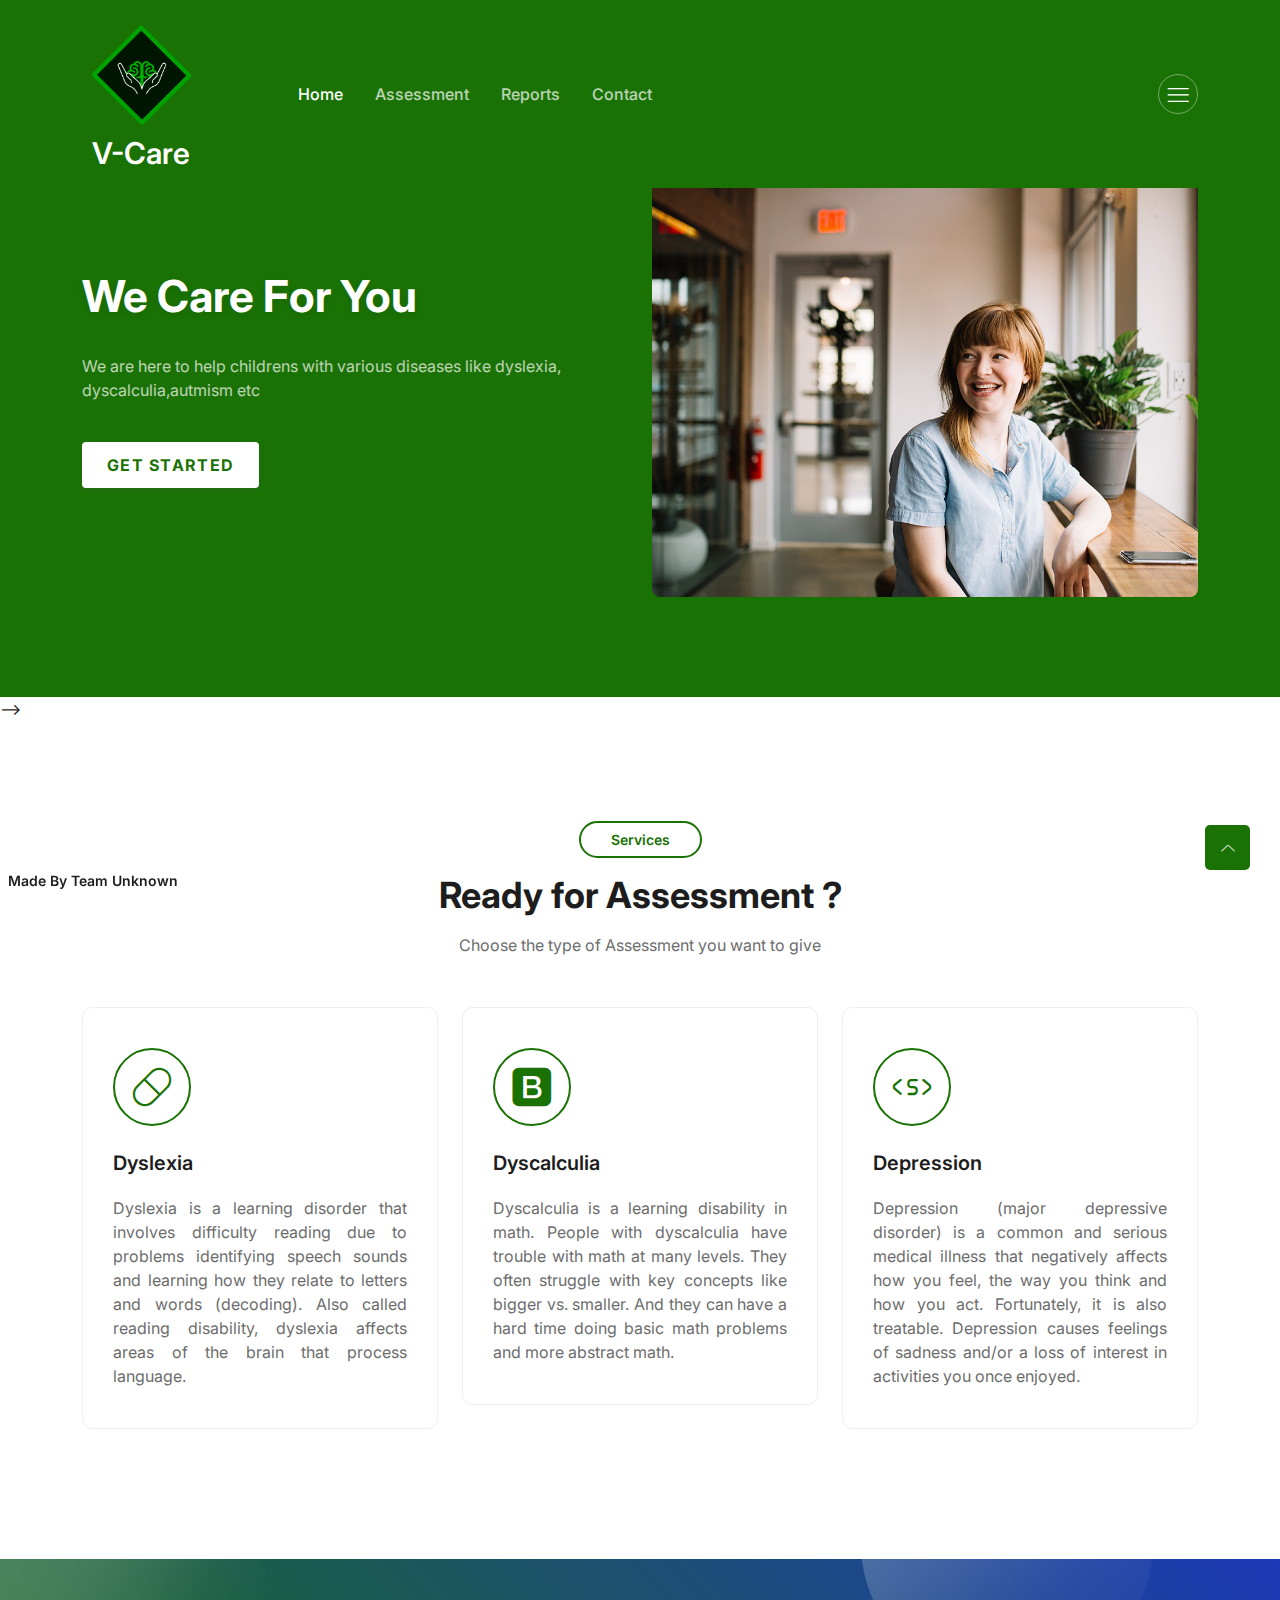
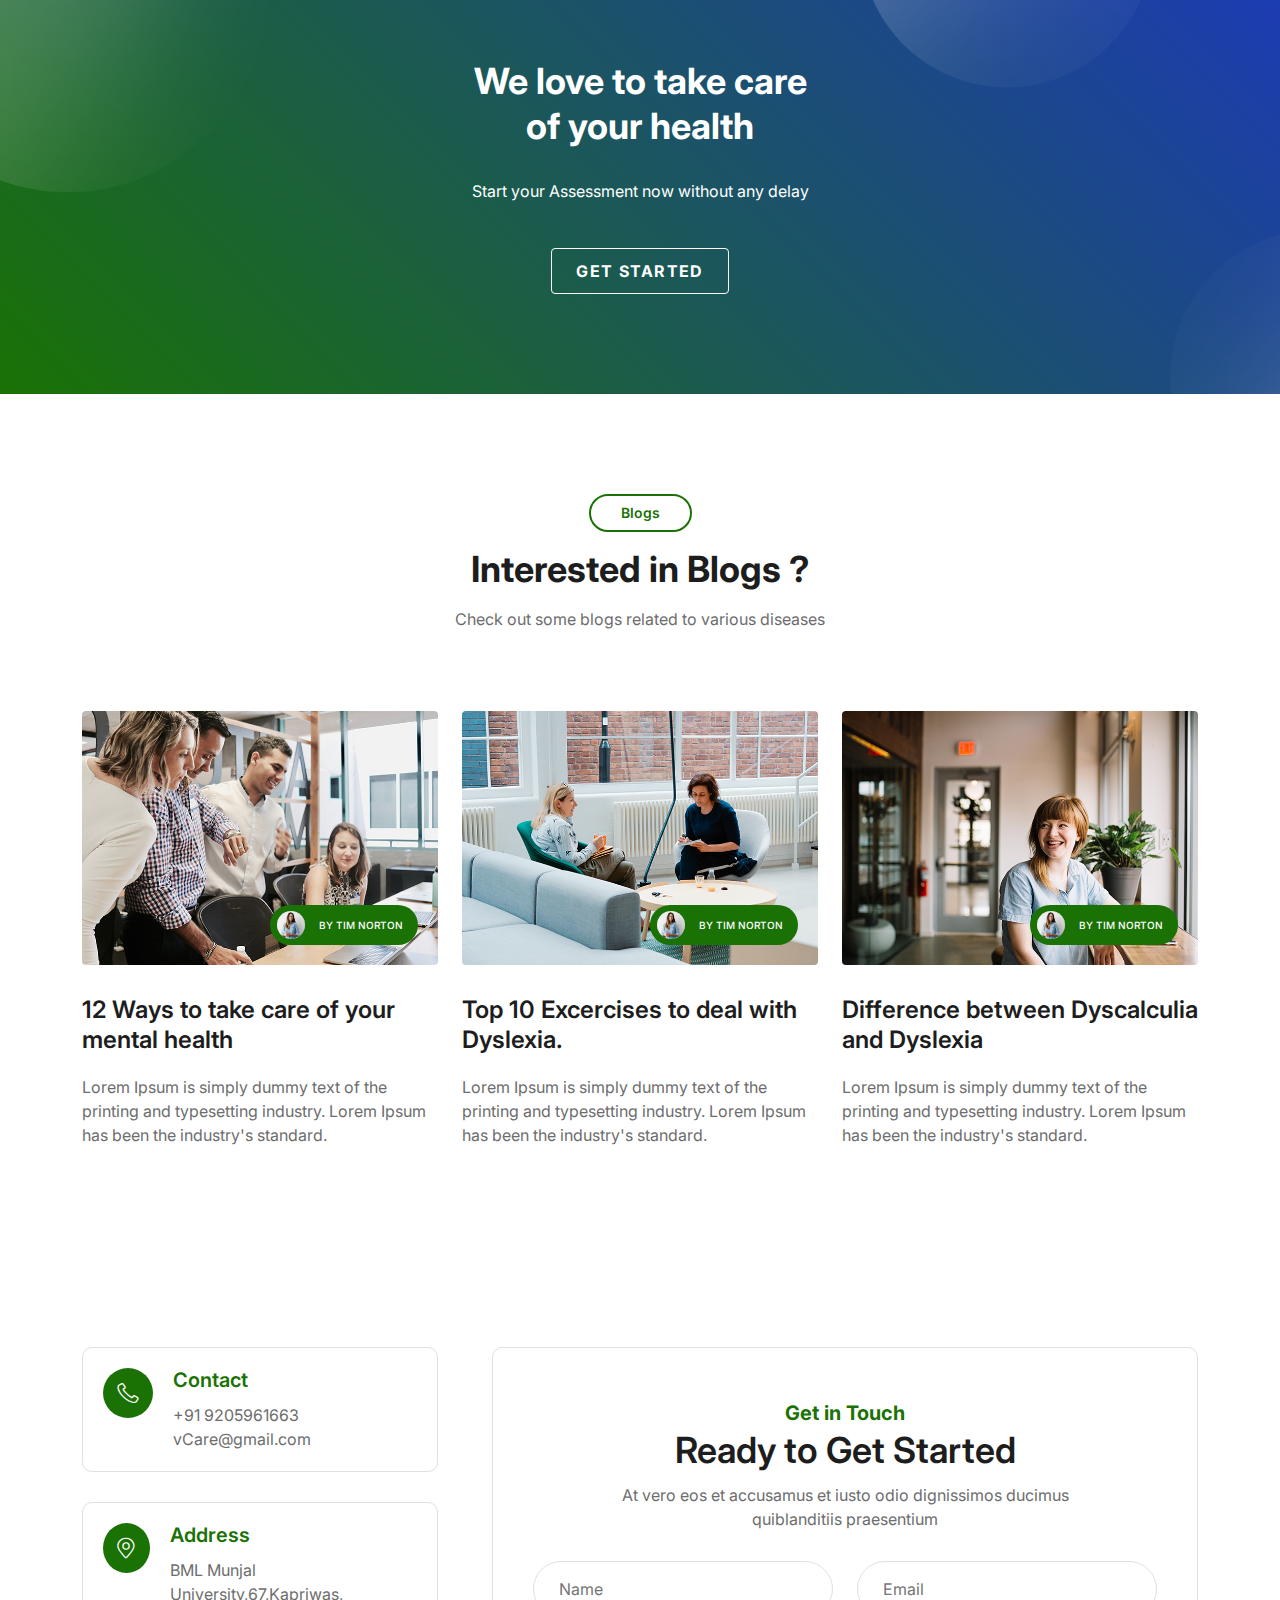
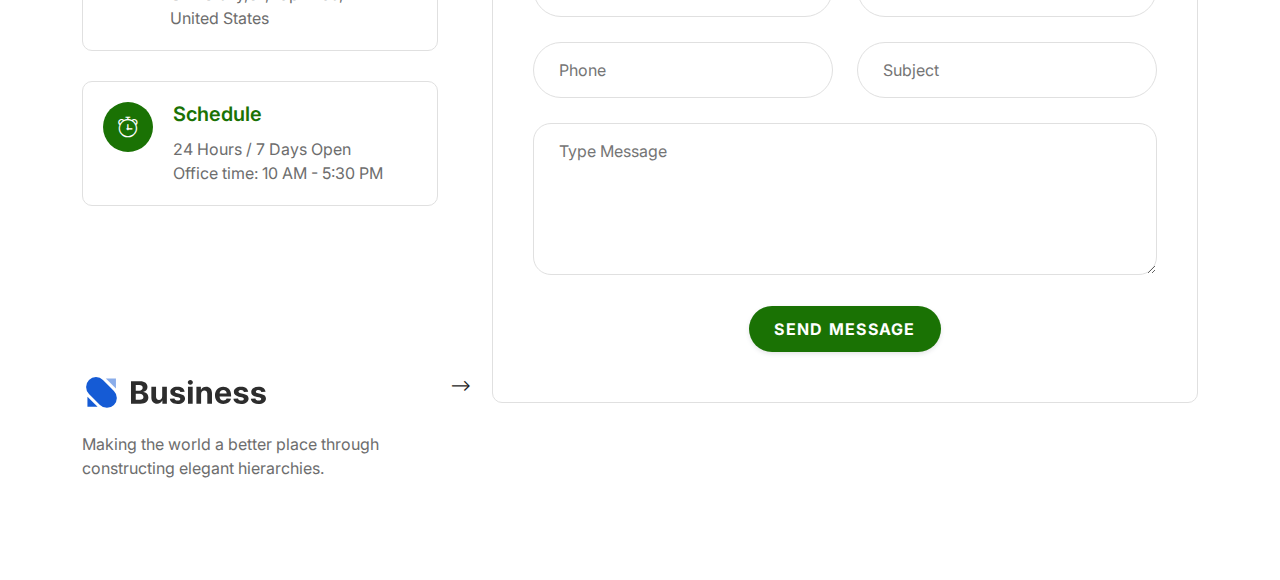
==== commit d2315011: "logo added" ====
--- a/index.html
+++ b/index.html
@@ -39,7 +39,9 @@
         <div class="col-lg-12">
           <nav class="navbar navbar-expand-lg">
             <a class="navbar-brand" href="index.html">
-              <img src="assets/images/white-logo.svg" alt="Logo" />
+              <img style="height: 120px; width: 120px;" src="assets/images/login.png" alt="Logo" />
+              <!-- <img src="assets/images/white-logo.svg" alt="Logo" /> -->
+              <h4 style="color: white; margin-left: 10px;">V-Care</h4>
             </a>
             <button class="navbar-toggler" type="button" data-bs-toggle="collapse" data-bs-target="#navbarNine"
               aria-controls="navbarNine" aria-expanded="false" aria-label="Toggle navigation">
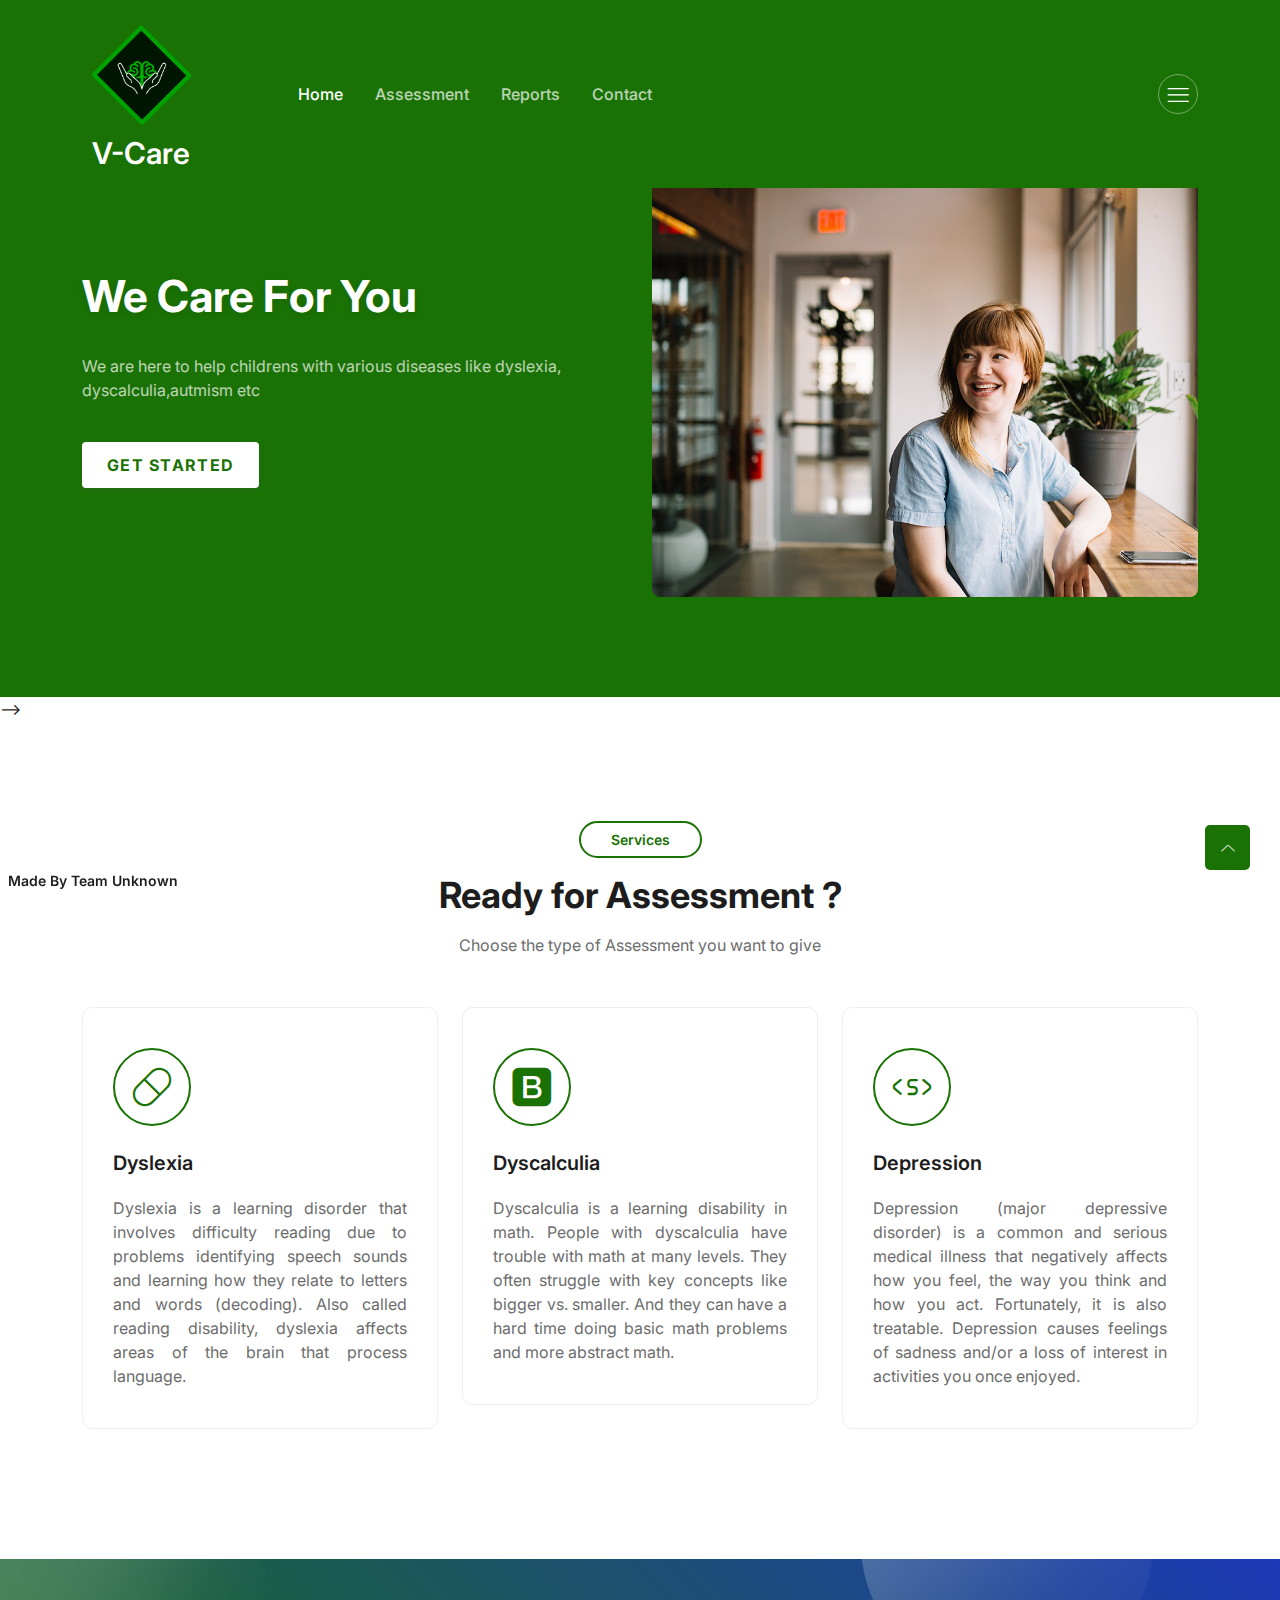
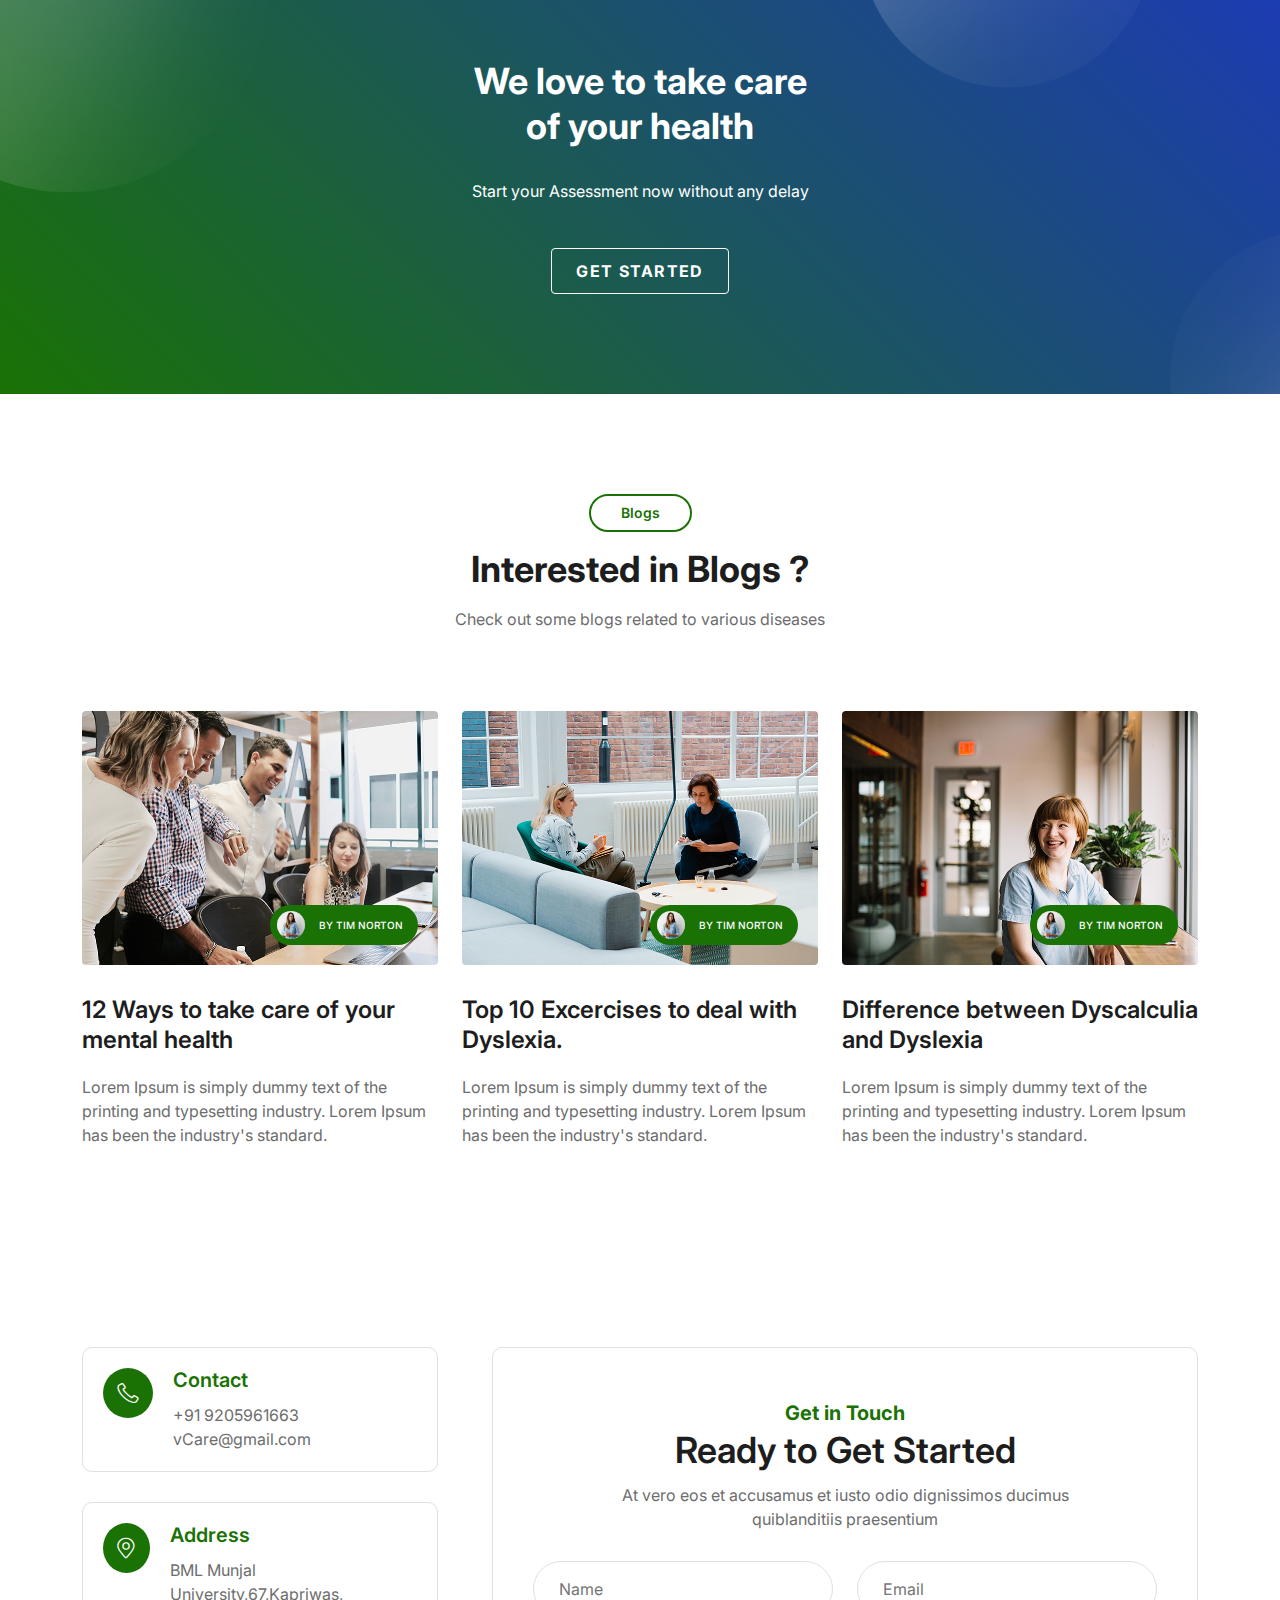
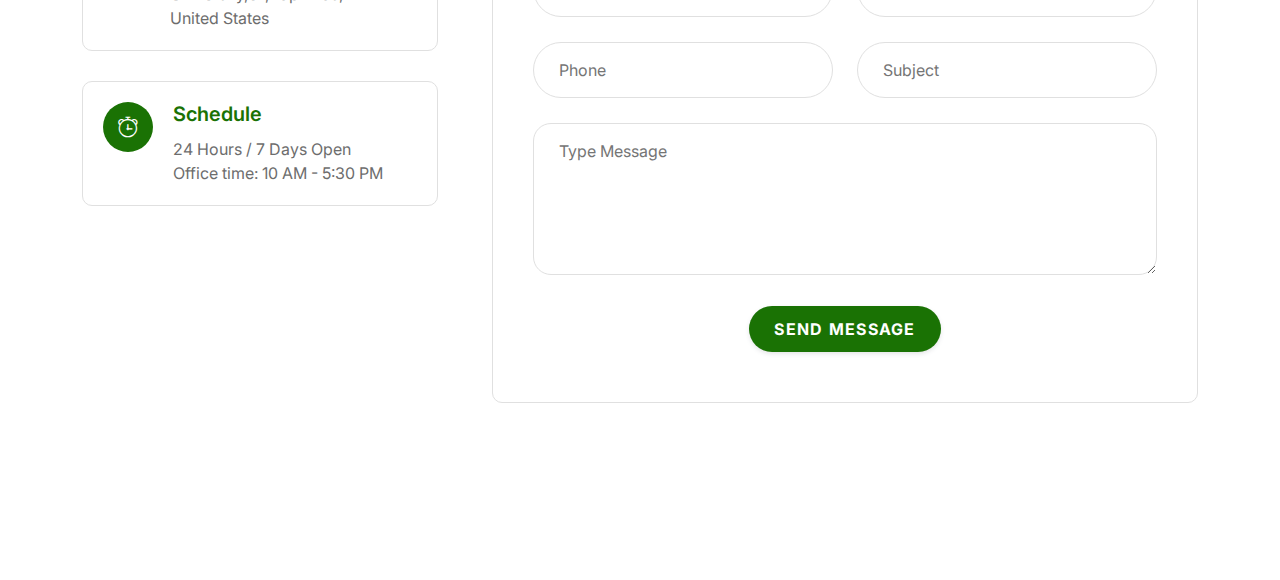
==== commit eab2021f: "links updated" ====
--- a/index.html
+++ b/index.html
@@ -56,11 +56,11 @@
                   <a class="page-scroll active" href="#hero-area">Home</a>
                 </li>
                 <li class="nav-item">
-                  <a class="page-scroll" href="#assessment">Assessment</a>
+                  <a class="page-scroll" href="#assess">Assessment</a>
                 </li>
 
                 <li class="nav-item">
-                  <a class="page-scroll" href="#pricing">Reports</a>
+                  <a class="page-scroll" href="#blogg">Reports</a>
                 </li>
                 <li class="nav-item">
                   <a class="page-scroll" href="#contact">Contact</a>
@@ -90,7 +90,10 @@
     </div>
     <div class="sidebar-content">
       <div class="sidebar-logo">
-        <a href="index.html"><img src="assets/images/logo.svg" alt="Logo" /></a>
+        <a href="index.html"><img style="height: 120px; width: 120px;" src="assets/images/login.png" alt="Logo" />
+          <!-- <img src="assets/images/white-logo.svg" alt="Logo" /> -->
+          <h4 style="color: black; margin-left: 10px;">V-Care</h4>
+        </a>
       </div>
       <p class="text">Lorem ipsum dolor sit amet adipisicing elit. Sapiente fuga nisi rerum iusto intro.</p>
       <!-- logo -->
@@ -140,7 +143,7 @@
               We are here to help childrens with various diseases like dyslexia, dyscalculia,autmism etc
             </p>
             <div class="button">
-              <a href="javascript:void(0)" class="btn primary-btn">Get Started</a>
+              <a href="#assess" class="btn primary-btn">Get Started</a>
               <!-- <a href="https://www.youtube.com/watch?v=r44RKWyfcFw&fbclid=IwAR21beSJORalzmzokxDRcGfkZA1AtRTE__l5N4r09HcGS5Y6vOluyouM9EM"
                 class="glightbox video-button"> -->
               <!-- <span class="btn icon-btn rounded-full">
@@ -310,9 +313,9 @@
       <div class="container">
         <div class="row">
           <div class="col-12">
-            <div class="content">
-              <h6>Services</h6>
-              <h2 class="fw-bold">Ready for Assessment ?</h2>
+            <div class="content" id="assess">
+              <h6 >Services</h6>
+              <h2 class="fw-bold" >Ready for Assessment ?</h2>
               <p>
                 Choose the type of Assessment you want to give
               </p>
@@ -458,7 +461,7 @@
       <div class="container">
         <div class="row">
           <div class="col-12">
-            <div class="content">
+            <div class="content" id="blogg">
               <h6>Blogs</h6>
               <h2 class="fw-bold">Interested in Blogs ?</h2>
               <p>
@@ -553,7 +556,7 @@
 
   <!-- ========================= contact-section start ========================= -->
   <section id="contact" class="contact-section">
-    <div class="container">
+    <div class="container" id="contact">
       <div class="row">
         <div class="col-xl-4">
           <div class="contact-item-wrapper">
@@ -663,7 +666,7 @@
   <!-- ========================= map-section end ========================= -->
 
   <!-- Start Footer Area -->
-  <footer class="footer-area footer-eleven">
+  <footer style="visibility: hidden;" class="footer-area footer-eleven">
     <!-- Start Footer Top -->
     <div class="footer-top">
       <div class="container">
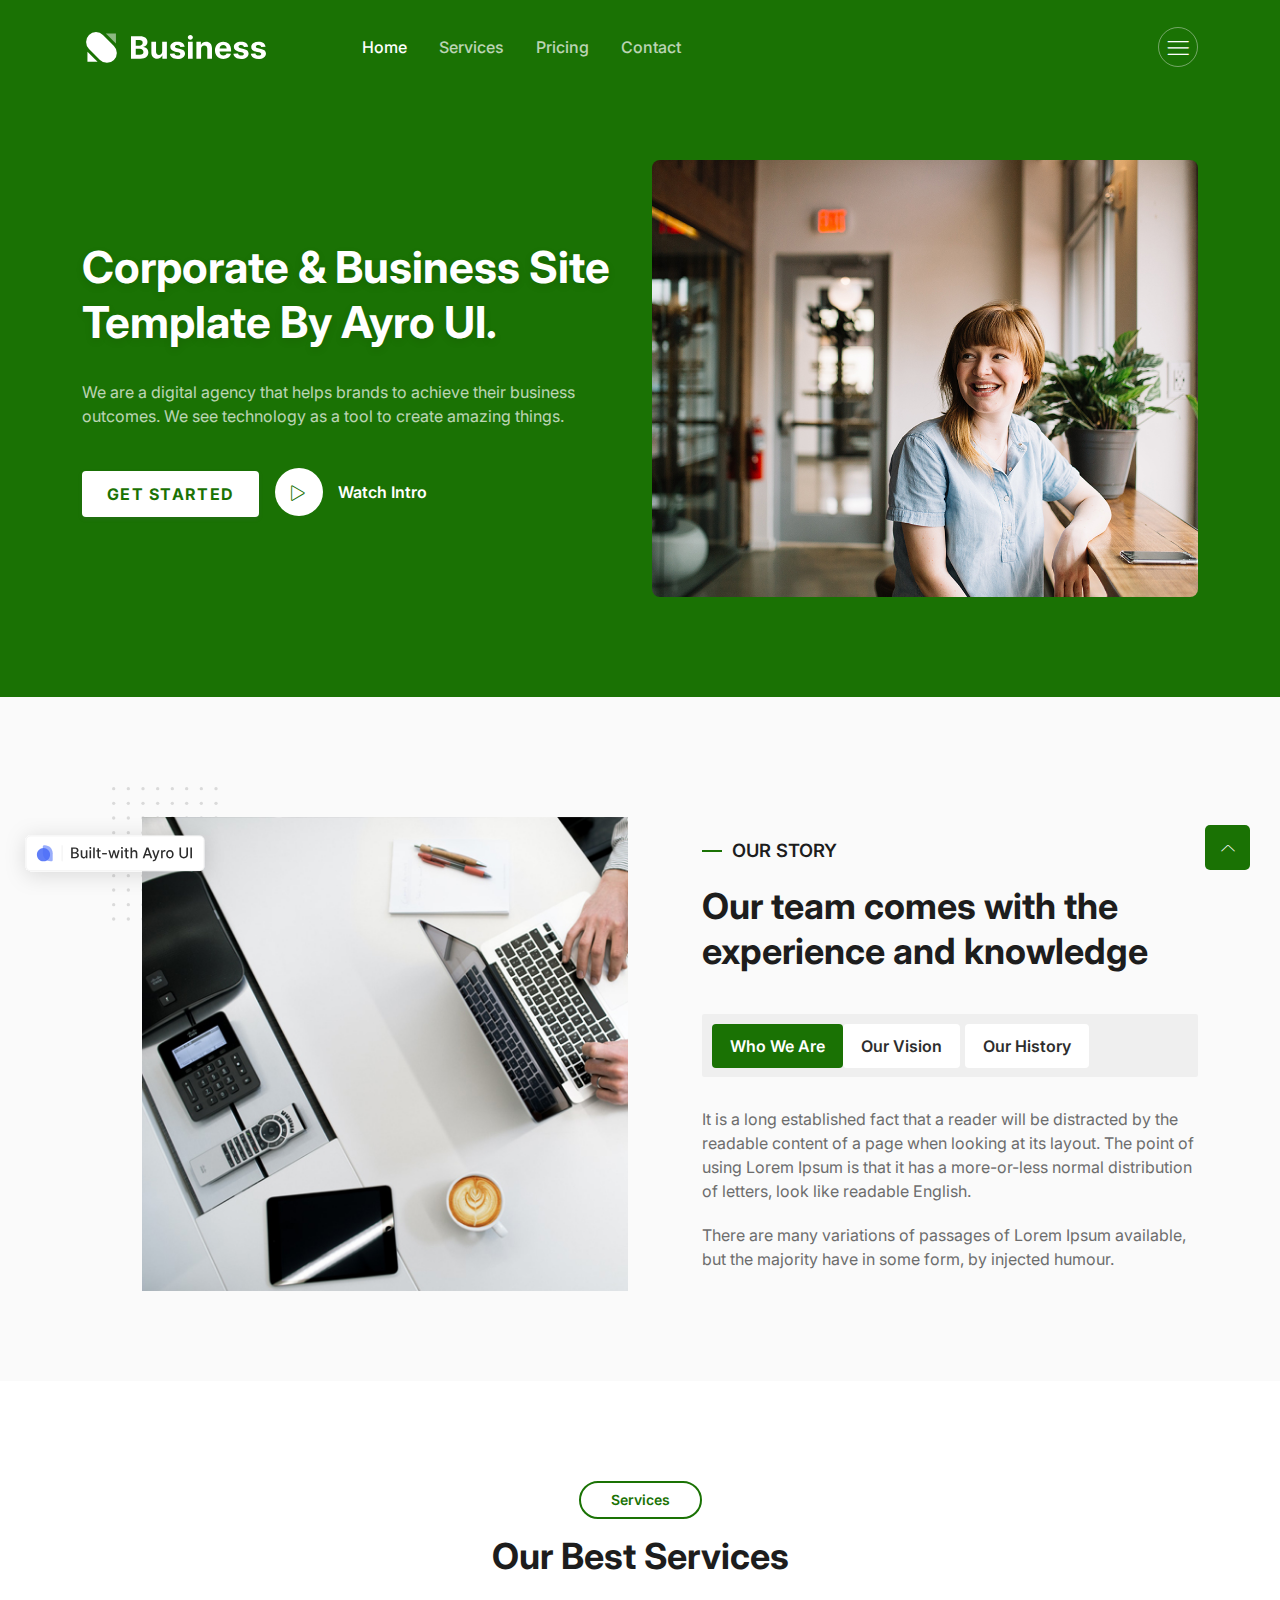
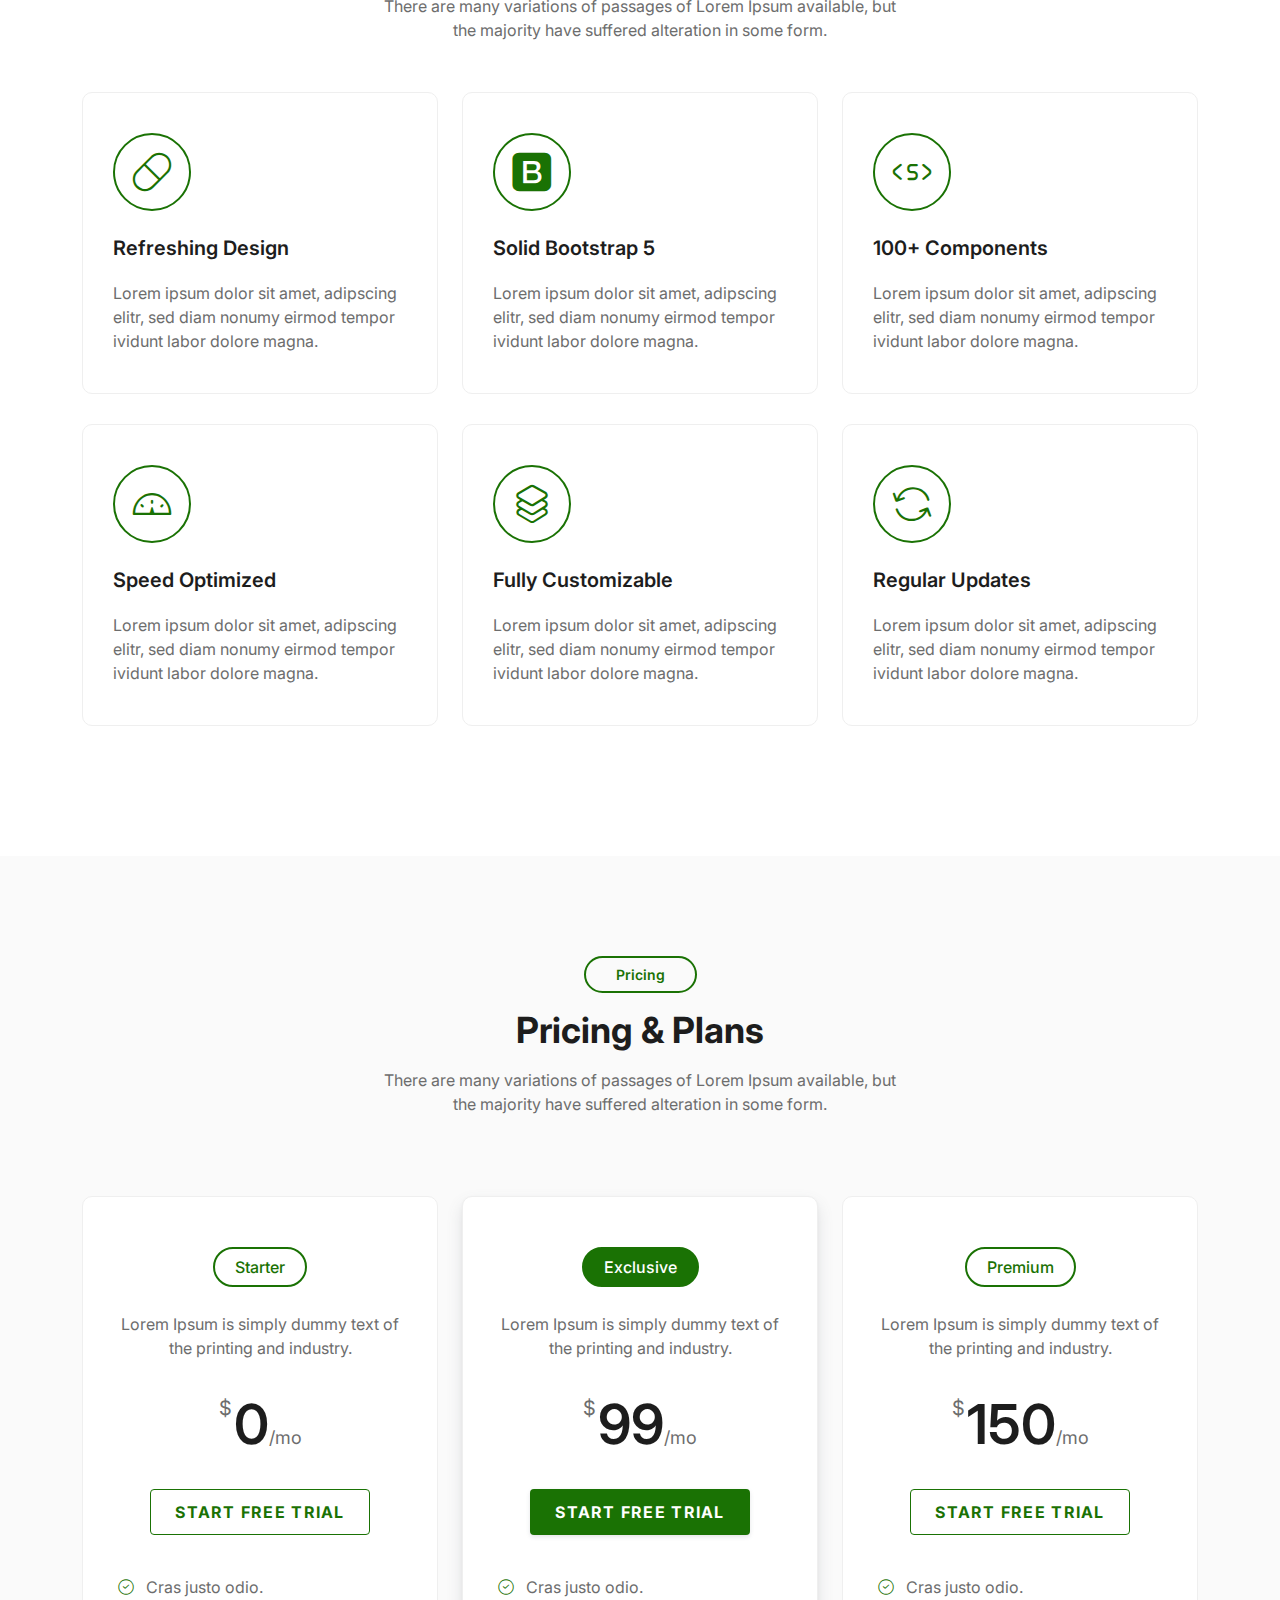
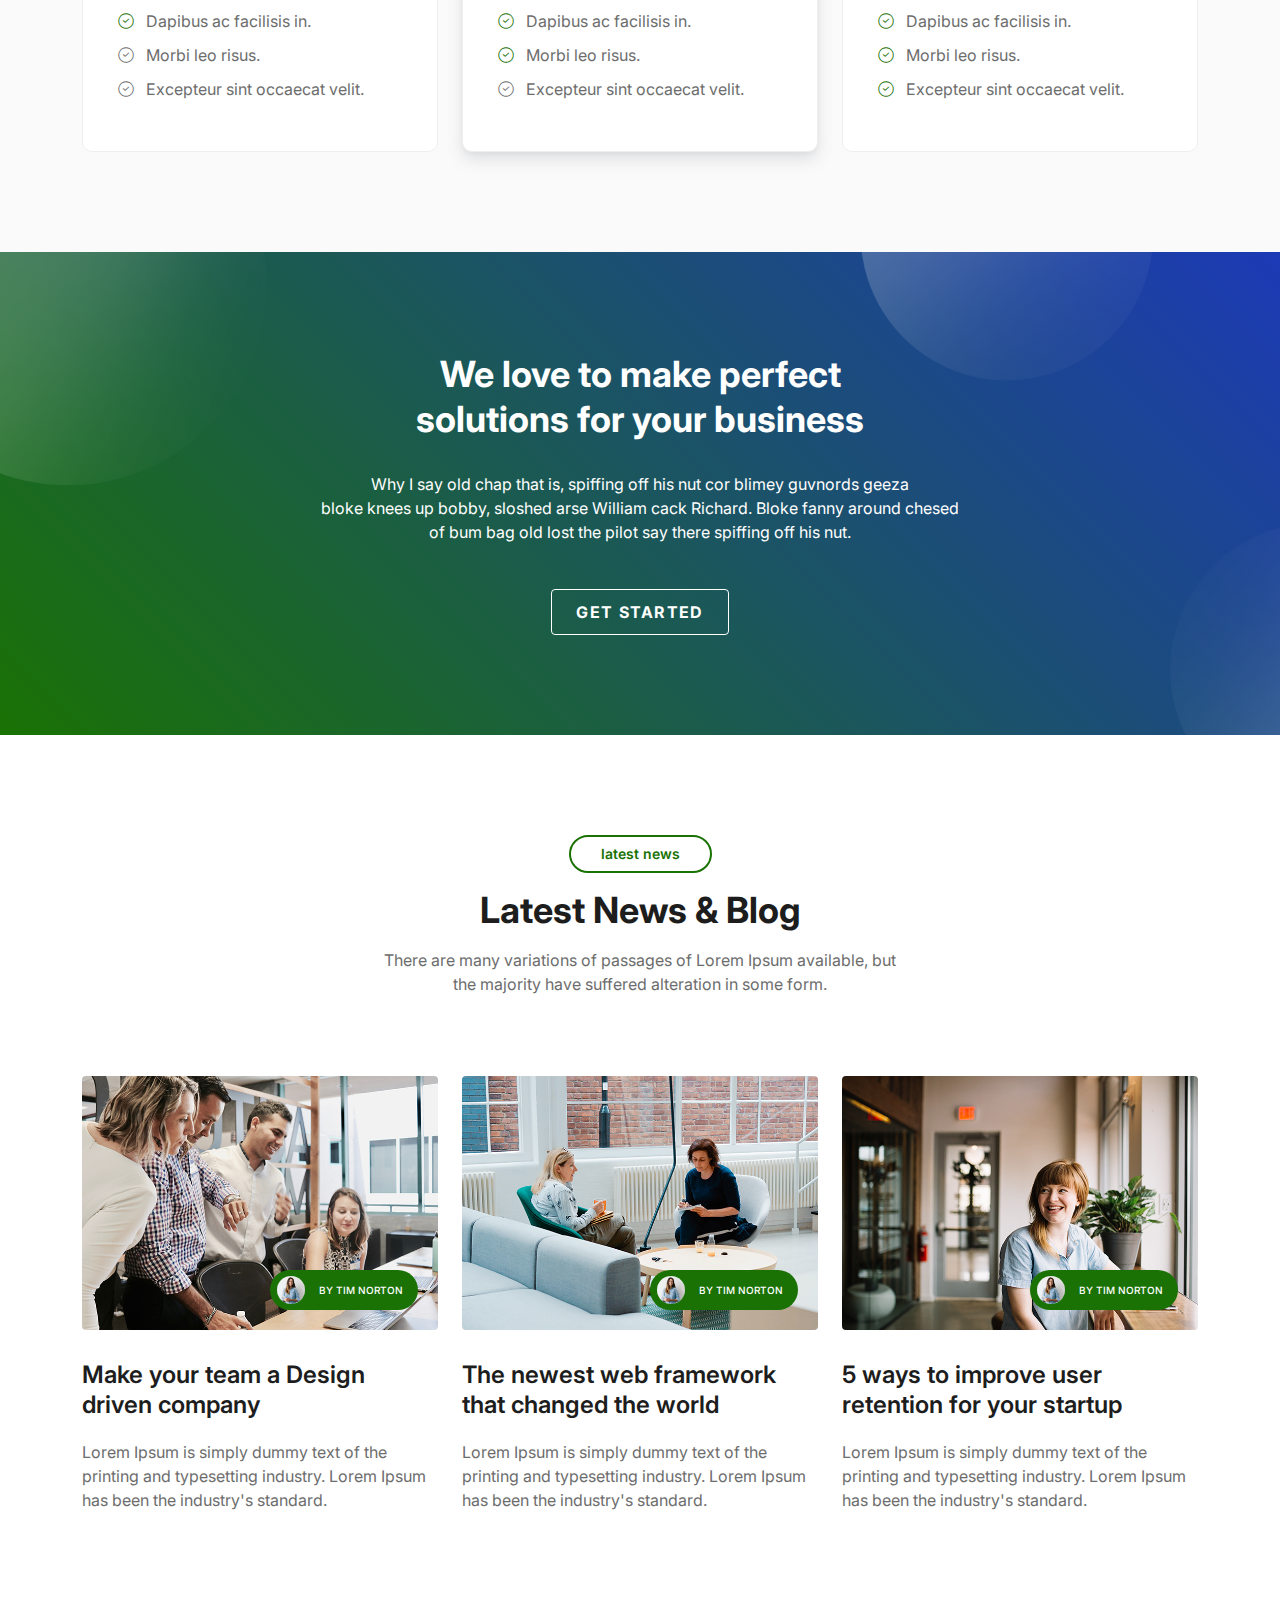
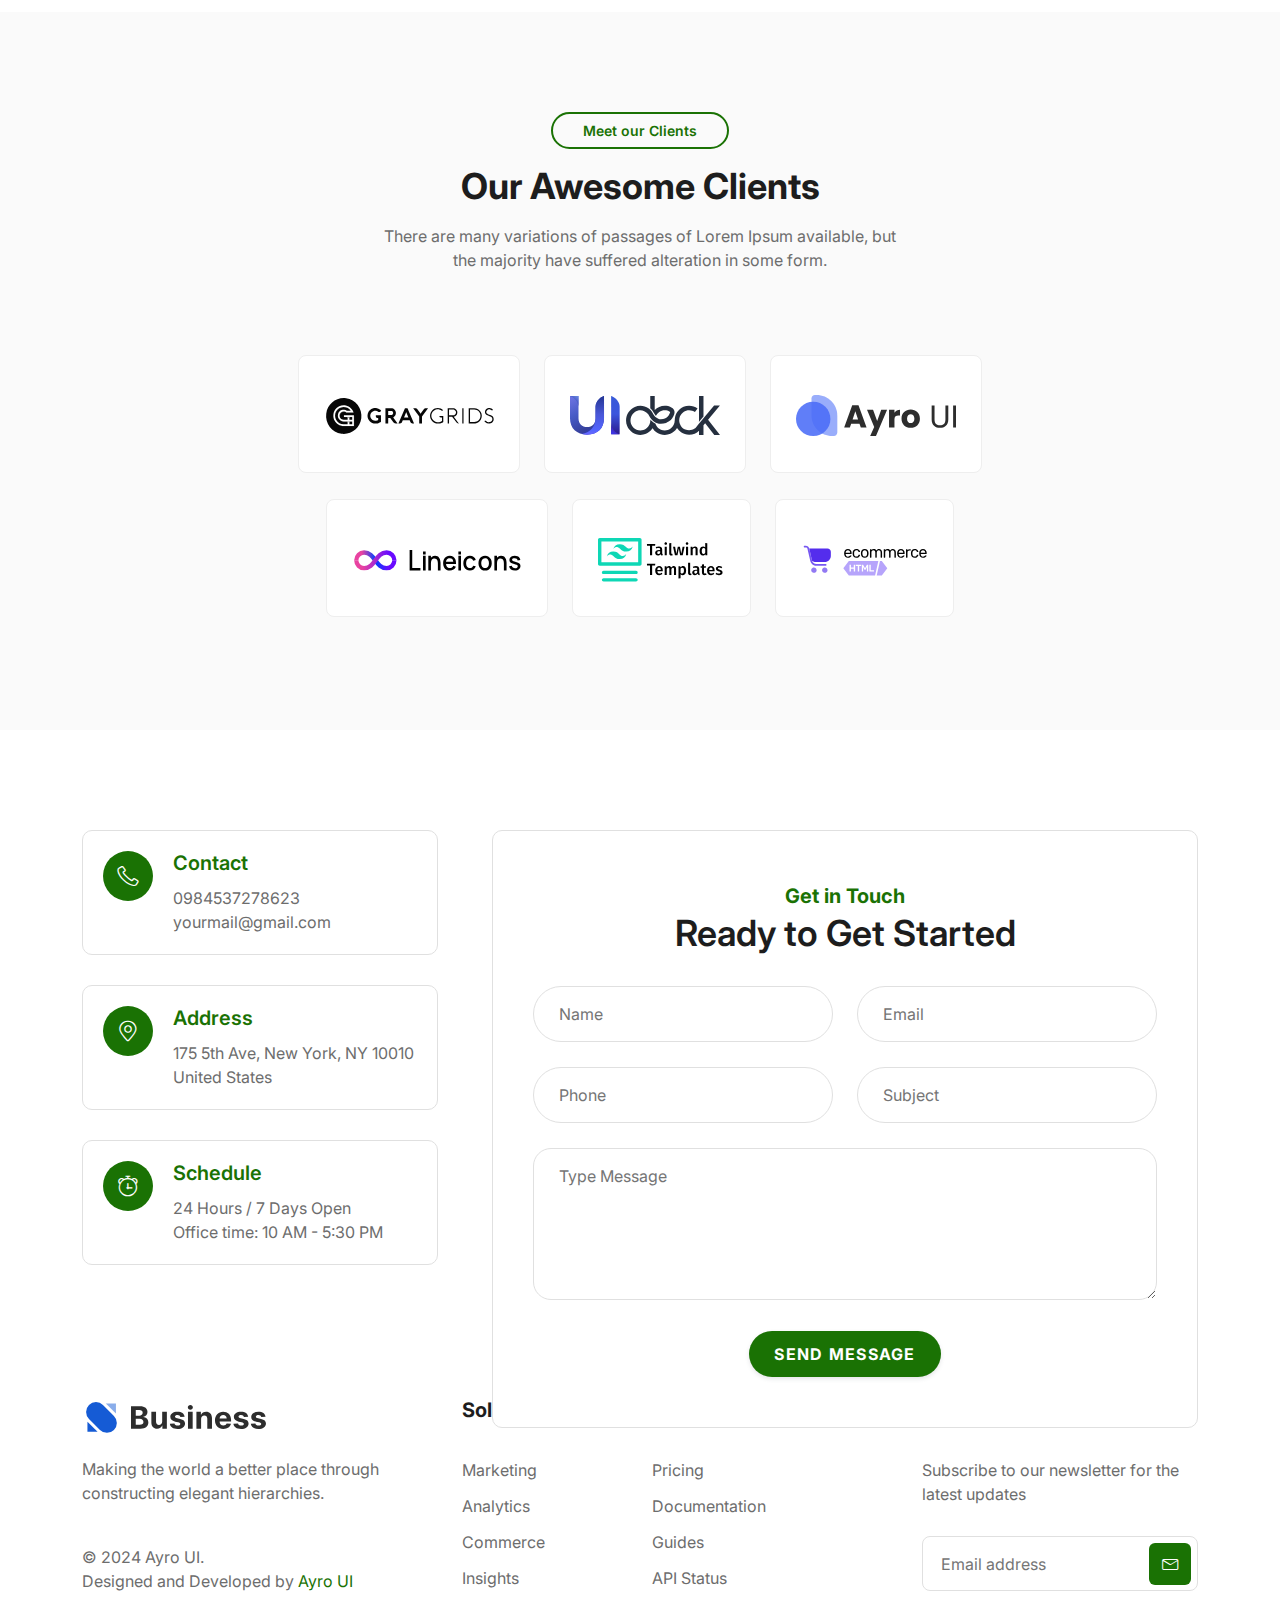
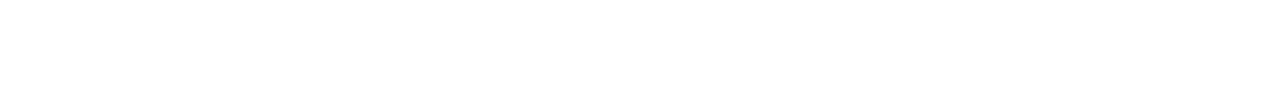
==== commit 32b7d761: "Update index.html" ====
--- a/index.html
+++ b/index.html
@@ -9,7 +9,7 @@
   <meta name="viewport" content="width=device-width, initial-scale=1, shrink-to-fit=no" />
 
   <!--====== Title ======-->
-  <title>VCare</title>
+  <title>Business | Bootstrap 5 Business Template</title>
 
   <!--====== Favicon Icon ======-->
   <link rel="shortcut icon" href="../assets/images/favicon.svg" type="image/svg" />
@@ -39,9 +39,7 @@
         <div class="col-lg-12">
           <nav class="navbar navbar-expand-lg">
             <a class="navbar-brand" href="index.html">
-              <img style="height: 120px; width: 120px;" src="assets/images/login.png" alt="Logo" />
-              <!-- <img src="assets/images/white-logo.svg" alt="Logo" /> -->
-              <h4 style="color: white; margin-left: 10px;">V-Care</h4>
+              <img src="assets/images/white-logo.svg" alt="Logo" />
             </a>
             <button class="navbar-toggler" type="button" data-bs-toggle="collapse" data-bs-target="#navbarNine"
               aria-controls="navbarNine" aria-expanded="false" aria-label="Toggle navigation">
@@ -56,11 +54,11 @@
                   <a class="page-scroll active" href="#hero-area">Home</a>
                 </li>
                 <li class="nav-item">
-                  <a class="page-scroll" href="#assess">Assessment</a>
+                  <a class="page-scroll" href="#services">Services</a>
                 </li>
 
                 <li class="nav-item">
-                  <a class="page-scroll" href="#blogg">Reports</a>
+                  <a class="page-scroll" href="#pricing">Pricing</a>
                 </li>
                 <li class="nav-item">
                   <a class="page-scroll" href="#contact">Contact</a>
@@ -90,10 +88,7 @@
     </div>
     <div class="sidebar-content">
       <div class="sidebar-logo">
-        <a href="index.html"><img style="height: 120px; width: 120px;" src="assets/images/login.png" alt="Logo" />
-          <!-- <img src="assets/images/white-logo.svg" alt="Logo" /> -->
-          <h4 style="color: black; margin-left: 10px;">V-Care</h4>
-        </a>
+        <a href="index.html"><img src="assets/images/logo.svg" alt="Logo" /></a>
       </div>
       <p class="text">Lorem ipsum dolor sit amet adipisicing elit. Sapiente fuga nisi rerum iusto intro.</p>
       <!-- logo -->
@@ -138,18 +133,20 @@
       <div class="row align-items-center">
         <div class="col-lg-6 col-md-12 col-12">
           <div class="header-content">
-            <h1>We Care for you</h1>
+            <h1>Corporate & Business Site Template by Ayro UI.</h1>
             <p>
-              We are here to help childrens with various diseases like dyslexia, dyscalculia,autmism etc
+              We are a digital agency that helps brands to achieve their
+              business outcomes. We see technology as a tool to create amazing
+              things.
             </p>
             <div class="button">
-              <a href="#assess" class="btn primary-btn">Get Started</a>
-              <!-- <a href="https://www.youtube.com/watch?v=r44RKWyfcFw&fbclid=IwAR21beSJORalzmzokxDRcGfkZA1AtRTE__l5N4r09HcGS5Y6vOluyouM9EM"
-                class="glightbox video-button"> -->
-              <!-- <span class="btn icon-btn rounded-full">
+              <a href="javascript:void(0)" class="btn primary-btn">Get Started</a>
+              <a href="https://www.youtube.com/watch?v=r44RKWyfcFw&fbclid=IwAR21beSJORalzmzokxDRcGfkZA1AtRTE__l5N4r09HcGS5Y6vOluyouM9EM"
+                class="glightbox video-button">
+                <span class="btn icon-btn rounded-full">
                   <i class="lni lni-play"></i>
-                </span> -->
-              <!-- <span class="text">Watch Intro</span> -->
+                </span>
+                <span class="text">Watch Intro</span>
               </a>
             </div>
           </div>
@@ -166,7 +163,7 @@
 
   <!--====== ABOUT FIVE PART START ======-->
 
-  <!-- <section class="about-area about-five">
+  <section class="about-area about-five">
     <div class="container">
       <div class="row align-items-center">
         <div class="col-lg-6 col-12">
@@ -254,46 +251,53 @@
               <circle cx="60.333" cy="132" r="1.66667" fill="#DADADA" />
               <circle cx="104" cy="132" r="1.66667" fill="#DADADA" />
             </svg>
-            <img width="150px" height="400px" src="assets/images/about/about-img1.jpg" alt="about" />
+            <img src="assets/images/about/about-img1.jpg" alt="about" />
           </div>
         </div>
         <div class="col-lg-6 col-12">
-          <div class="about-five-content" >
-            <h6 class="small-title text-lg">Take Assessment</h6>
-            <h2 class="main-title fw-bold">Want to know what's the problem ?</h2>
+          <div class="about-five-content">
+            <h6 class="small-title text-lg">OUR STORY</h6>
+            <h2 class="main-title fw-bold">Our team comes with the experience and knowledge</h2>
             <div class="about-five-tab">
               <nav>
                 <div class="nav nav-tabs" id="nav-tab" role="tablist">
-                  <button class="nav-link active" id="nav-who-tab" data-bs-toggle="tab" data-bs-target="#nav-who"
-                    type="button" role="tab" aria-controls="nav-who" aria-selected="true">dyslexia </button>
+                  <a href="./game/index.html">
+                    <button class="nav-link active" id="nav-who-tab" data-bs-toggle="tab" data-bs-target="#nav-who"
+                      type="button" role="tab" aria-controls="nav-who" aria-selected="true">Who We Are</button>
+                  </a>
                   <button class="nav-link" id="nav-vision-tab" data-bs-toggle="tab" data-bs-target="#nav-vision"
-                    type="button" role="tab" aria-controls="nav-vision" aria-selected="false">dyscalculia</button>
+                    type="button" role="tab" aria-controls="nav-vision" aria-selected="false">our Vision</button>
                   <button class="nav-link" id="nav-history-tab" data-bs-toggle="tab" data-bs-target="#nav-history"
-                    type="button" role="tab" aria-controls="nav-history" aria-selected="false">dysgraphia</button>
-                    <button class="nav-link" id="nav-history-Dyspraxia" data-bs-toggle="tab" data-bs-target="#nav-history"
-                    type="button" role="tab" aria-controls="nav-history" aria-selected="false">Dyspraxia</button>
-                    <button class="nav-link" id="nav-history-autism" data-bs-toggle="tab" data-bs-target="#nav-history"
-                    type="button" role="tab" aria-controls="nav-history" aria-selected="false">Autism</button>
-
-
+                    type="button" role="tab" aria-controls="nav-history" aria-selected="false">our History</button>
                 </div>
               </nav>
               <div class="tab-content" id="nav-tabContent">
                 <div class="tab-pane fade show active" id="nav-who" role="tabpanel" aria-labelledby="nav-who-tab">
-                  <p>Dyslexia is a learning disorder that involves difficulty reading due to problems identifying speech sounds and learning how they relate to letters and words (decoding). Also called reading disability, dyslexia affects areas of the brain that process language.</p>
-                  
+                  <p>It is a long established fact that a reader will be distracted by the readable content of a page
+                    when
+                    looking at its layout. The point of using Lorem Ipsum is that it has a more-or-less normal
+                    distribution of letters, look like readable English.</p>
+                  <p>There are many variations of passages of Lorem Ipsum available, but the majority have in some
+                    form,
+                    by injected humour.</p>
                 </div>
                 <div class="tab-pane fade" id="nav-vision" role="tabpanel" aria-labelledby="nav-vision-tab">
-                  <p>Dyscalculia is a learning disability in math. People with dyscalculia have trouble with math at many levels. They often struggle with key concepts like bigger vs. smaller. And they can have a hard time doing basic math problems and more abstract math.</p>
+                  <p>It is a long established fact that a reader will be distracted by the readable content of a page
+                    when
+                    looking at its layout. The point of using Lorem Ipsum is that it has a more-or-less normal
+                    distribution of letters, look like readable English.</p>
+                  <p>There are many variations of passages of Lorem Ipsum available, but the majority have in some
+                    form,
+                    by injected humour.</p>
                 </div>
                 <div class="tab-pane fade" id="nav-history" role="tabpanel" aria-labelledby="nav-history-tab">
-                  <p>Dysgraphia is a term that refers to trouble with writing. Many experts view dysgraphia as challenges with a set of skills known as transcription. These skills — handwriting, typing, and spelling — allow us to produce writing.</p>
-                </div>
-                <div class="tab-pane fade" id="nav-dyspraxia" role="tabpanel" aria-labelledby="nav-history-tab">
-                  <p>Dyspraxia, also known as developmental co-ordination disorder (DCD), is a common disorder that affects movement and co-ordination. Dyspraxia does not affect your intelligence. It can affect your co-ordination skills – such as tasks requiring balance, playing sports or learning to drive a car.</p>
-                </div>
-                <div class="tab-pane fade" id="nav-autism" role="tabpanel" aria-labelledby="nav-history-tab">
-                  <p>Autism, also called autism spectrum disorder (ASD), is a complicated condition that includes problems with communication and behavior. It can involve a wide range of symptoms and skills. ASD can be a minor problem or a disability that needs full-time care in a special facility.</p>
+                  <p>It is a long established fact that a reader will be distracted by the readable content of a page
+                    when
+                    looking at its layout. The point of using Lorem Ipsum is that it has a more-or-less normal
+                    distribution of letters, look like readable English.</p>
+                  <p>There are many variations of passages of Lorem Ipsum available, but the majority have in some
+                    form,
+                    by injected humour.</p>
                 </div>
               </div>
             </div>
@@ -302,7 +306,7 @@
       </div>
     </div>
     <!-- container -->
-  <!-- </section> --> -->
+  </section>
 
   <!--====== ABOUT FIVE PART ENDS ======-->
 
@@ -313,11 +317,12 @@
       <div class="container">
         <div class="row">
           <div class="col-12">
-            <div class="content" id="assess">
-              <h6 >Services</h6>
-              <h2 class="fw-bold" >Ready for Assessment ?</h2>
-              <p>
-                Choose the type of Assessment you want to give
+            <div class="content">
+              <h6>Services</h6>
+              <h2 class="fw-bold">Our Best Services</h2>
+              <p>
+                There are many variations of passages of Lorem Ipsum available,
+                but the majority have suffered alteration in some form.
               </p>
             </div>
           </div>
@@ -330,57 +335,48 @@
     <div class="container">
       <div class="row">
         <div class="col-lg-4 col-md-6">
-          <a href="./game/dyslexia/index.html">
-            <div class="single-services">
-              <div class="service-icon">
-                <i class="lni lni-capsule"></i>
-              </div>
-              <div class="service-content">
-                <h4>Dyslexia</h4>
-                <p style="text-align: justify;">
-                  Dyslexia is a learning disorder that involves difficulty reading due to problems identifying speech
-                  sounds and learning how they relate to letters and words (decoding). Also called reading disability,
-                  dyslexia affects areas of the brain that process language.
-                </p>
-              </div>
-            </div>
-          </a>
+          <div class="single-services">
+            <div class="service-icon">
+              <i class="lni lni-capsule"></i>
+            </div>
+            <div class="service-content">
+              <h4>Refreshing Design</h4>
+              <p>
+                Lorem ipsum dolor sit amet, adipscing elitr, sed diam nonumy
+                eirmod tempor ividunt labor dolore magna.
+              </p>
+            </div>
+          </div>
         </div>
         <div class="col-lg-4 col-md-6">
-          <a href="./game/dyscalculia/index.html">
-            <div class="single-services">
-              <div class="service-icon">
-                <i class="lni lni-bootstrap"></i>
-              </div>
-              <div class="service-content">
-                <h4>Dyscalculia</h4>
-                <p style="text-align: justify;">
-                  Dyscalculia is a learning disability in math. People with dyscalculia have trouble with math at many
-                  levels. They often struggle with key concepts like bigger vs. smaller. And they can have a hard time
-                  doing basic math problems and more abstract math.
-                </p>
-              </div>
-            </div>
-          </a>
+          <div class="single-services">
+            <div class="service-icon">
+              <i class="lni lni-bootstrap"></i>
+            </div>
+            <div class="service-content">
+              <h4>Solid Bootstrap 5</h4>
+              <p>
+                Lorem ipsum dolor sit amet, adipscing elitr, sed diam nonumy
+                eirmod tempor ividunt labor dolore magna.
+              </p>
+            </div>
+          </div>
         </div>
         <div class="col-lg-4 col-md-6">
-          <a href="./game/depression/index.html">
-            <div class="single-services">
-              <div class="service-icon">
-                <i class="lni lni-shortcode"></i>
-              </div>
-              <div class="service-content">
-                <h4>Depression</h4>
-                <p style="text-align: justify;">
-                  Depression (major depressive disorder) is a common and serious medical illness that negatively affects
-                  how you feel, the way you think and how you act. Fortunately, it is also treatable. Depression causes
-                  feelings of sadness and/or a loss of interest in activities you once enjoyed.
-                </p>
-              </div>
-            </div>
-          </a>
-        </div>
-        <!-- <div class="col-lg-4 col-md-6">
+          <div class="single-services">
+            <div class="service-icon">
+              <i class="lni lni-shortcode"></i>
+            </div>
+            <div class="service-content">
+              <h4>100+ Components</h4>
+              <p>
+                Lorem ipsum dolor sit amet, adipscing elitr, sed diam nonumy
+                eirmod tempor ividunt labor dolore magna.
+              </p>
+            </div>
+          </div>
+        </div>
+        <div class="col-lg-4 col-md-6">
           <div class="single-services">
             <div class="service-icon">
               <i class="lni lni-dashboard"></i>
@@ -422,13 +418,123 @@
             </div>
           </div>
         </div>
-      </div> -->
-      </div>
+      </div>
+    </div>
   </section>
   <!-- ===== service-area end ===== -->
 
 
   <!-- Start Pricing  Area -->
+  <section id="pricing" class="pricing-area pricing-fourteen">
+    <!--======  Start Section Title Five ======-->
+    <div class="section-title-five">
+      <div class="container">
+        <div class="row">
+          <div class="col-12">
+            <div class="content">
+              <h6>Pricing</h6>
+              <h2 class="fw-bold">Pricing & Plans</h2>
+              <p>
+                There are many variations of passages of Lorem Ipsum available,
+                but the majority have suffered alteration in some form.
+              </p>
+            </div>
+          </div>
+        </div>
+        <!-- row -->
+      </div>
+      <!-- container -->
+    </div>
+    <!--======  End Section Title Five ======-->
+    <div class="container">
+      <div class="row">
+        <div class="col-lg-4 col-md-6 col-12">
+          <div class="pricing-style-fourteen">
+            <div class="table-head">
+              <h6 class="title">Starter</h4>
+                <p>Lorem Ipsum is simply dummy text of the printing and industry.</p>
+                <div class="price">
+                  <h2 class="amount">
+                    <span class="currency">$</span>0<span class="duration">/mo </span>
+                  </h2>
+                </div>
+            </div>
+
+            <div class="light-rounded-buttons">
+              <a href="javascript:void(0)" class="btn primary-btn-outline">
+                Start free trial
+              </a>
+            </div>
+
+            <div class="table-content">
+              <ul class="table-list">
+                <li> <i class="lni lni-checkmark-circle"></i> Cras justo odio.</li>
+                <li> <i class="lni lni-checkmark-circle"></i> Dapibus ac facilisis in.</li>
+                <li> <i class="lni lni-checkmark-circle deactive"></i> Morbi leo risus.</li>
+                <li> <i class="lni lni-checkmark-circle deactive"></i> Excepteur sint occaecat velit.</li>
+              </ul>
+            </div>
+          </div>
+        </div>
+        <div class="col-lg-4 col-md-6 col-12">
+          <div class="pricing-style-fourteen middle">
+            <div class="table-head">
+              <h6 class="title">Exclusive</h4>
+                <p>Lorem Ipsum is simply dummy text of the printing and industry.</p>
+                <div class="price">
+                  <h2 class="amount">
+                    <span class="currency">$</span>99<span class="duration">/mo </span>
+                  </h2>
+                </div>
+            </div>
+
+            <div class="light-rounded-buttons">
+              <a href="javascript:void(0)" class="btn primary-btn">
+                Start free trial
+              </a>
+            </div>
+
+            <div class="table-content">
+              <ul class="table-list">
+                <li> <i class="lni lni-checkmark-circle"></i> Cras justo odio.</li>
+                <li> <i class="lni lni-checkmark-circle"></i> Dapibus ac facilisis in.</li>
+                <li> <i class="lni lni-checkmark-circle"></i> Morbi leo risus.</li>
+                <li> <i class="lni lni-checkmark-circle deactive"></i> Excepteur sint occaecat velit.</li>
+              </ul>
+            </div>
+          </div>
+        </div>
+        <div class="col-lg-4 col-md-6 col-12">
+          <div class="pricing-style-fourteen">
+            <div class="table-head">
+              <h6 class="title">Premium</h4>
+                <p>Lorem Ipsum is simply dummy text of the printing and industry.</p>
+                <div class="price">
+                  <h2 class="amount">
+                    <span class="currency">$</span>150<span class="duration">/mo </span>
+                  </h2>
+                </div>
+            </div>
+
+            <div class="light-rounded-buttons">
+              <a href="javascript:void(0)" class="btn primary-btn-outline">
+                Start free trial
+              </a>
+            </div>
+
+            <div class="table-content">
+              <ul class="table-list">
+                <li> <i class="lni lni-checkmark-circle"></i> Cras justo odio.</li>
+                <li> <i class="lni lni-checkmark-circle"></i> Dapibus ac facilisis in.</li>
+                <li> <i class="lni lni-checkmark-circle"></i> Morbi leo risus.</li>
+                <li> <i class="lni lni-checkmark-circle"></i> Excepteur sint occaecat velit.</li>
+              </ul>
+            </div>
+          </div>
+        </div>
+      </div>
+    </div>
+  </section>
   <!--/ End Pricing  Area -->
 
 
@@ -439,9 +545,14 @@
       <div class="row justify-content-center">
         <div class="col-xxl-6 col-xl-7 col-lg-8 col-md-9">
           <div class="inner-content">
-            <h2>We love to take care<br />of your health</h2>
+            <h2>We love to make perfect <br />solutions for your business</h2>
             <p>
-              Start your Assessment now without any delay</p>
+              Why I say old chap that is, spiffing off his nut cor blimey
+              guvnords geeza<br />
+              bloke knees up bobby, sloshed arse William cack Richard. Bloke
+              fanny around chesed of bum bag old lost the pilot say there
+              spiffing off his nut.
+            </p>
             <div class="light-rounded-buttons">
               <a href="javascript:void(0)" class="btn primary-btn-outline">Get Started</a>
             </div>
@@ -461,11 +572,12 @@
       <div class="container">
         <div class="row">
           <div class="col-12">
-            <div class="content" id="blogg">
-              <h6>Blogs</h6>
-              <h2 class="fw-bold">Interested in Blogs ?</h2>
-              <p>
-                Check out some blogs related to various diseases
+            <div class="content">
+              <h6>latest news</h6>
+              <h2 class="fw-bold">Latest News & Blog</h2>
+              <p>
+                There are many variations of passages of Lorem Ipsum available,
+                but the majority have suffered alteration in some form.
               </p>
             </div>
           </div>
@@ -489,7 +601,7 @@
             </div>
             <div class="content-body">
               <h4 class="title">
-                <a href="javascript:void(0)"> 12 Ways to take care of your mental health </a>
+                <a href="javascript:void(0)"> Make your team a Design driven company </a>
               </h4>
               <p>
                 Lorem Ipsum is simply dummy text of the printing and
@@ -513,7 +625,7 @@
             <div class="content-body">
               <h4 class="title">
                 <a href="javascript:void(0)">
-                  Top 10 Excercises to deal with Dyslexia.
+                  The newest web framework that changed the world
                 </a>
               </h4>
               <p>
@@ -538,7 +650,7 @@
             <div class="content-body">
               <h4 class="title">
                 <a href="javascript:void(0)">
-                  Difference between Dyscalculia and Dyslexia
+                  5 ways to improve user retention for your startup
                 </a>
               </h4>
               <p>
@@ -553,10 +665,62 @@
       </div>
     </div>
   </div>
+  <!-- End Latest News Area -->
+
+  <!-- Start Brand Area -->
+  <div id="clients" class="brand-area section">
+    <!--======  Start Section Title Five ======-->
+    <div class="section-title-five">
+      <div class="container">
+        <div class="row">
+          <div class="col-12">
+            <div class="content">
+              <h6>Meet our Clients</h6>
+              <h2 class="fw-bold">Our Awesome Clients</h2>
+              <p>
+                There are many variations of passages of Lorem Ipsum available,
+                but the majority have suffered alteration in some form.
+              </p>
+            </div>
+          </div>
+        </div>
+        <!-- row -->
+      </div>
+      <!-- container -->
+    </div>
+    <!--======  End Section Title Five ======-->
+    <div class="container">
+      <div class="row">
+        <div class="col-lg-8 offset-lg-2 col-12">
+          <div class="clients-logos">
+            <div class="single-image">
+              <img src="assets/images/client-logo/graygrids.svg" alt="Brand Logo Images" />
+            </div>
+            <div class="single-image">
+              <img src="assets/images/client-logo/uideck.svg" alt="Brand Logo Images" />
+            </div>
+            <div class="single-image">
+              <img src="assets/images/client-logo/ayroui.svg" alt="Brand Logo Images" />
+            </div>
+            <div class="single-image">
+              <img src="assets/images/client-logo/lineicons.svg" alt="Brand Logo Images" />
+            </div>
+            <div class="single-image">
+              <img src="assets/images/client-logo/tailwindtemplates.svg" alt="Brand Logo Images" />
+            </div>
+            <div class="single-image">
+              <img src="assets/images/client-logo/ecomhtml.svg" alt="Brand Logo Images" />
+            </div>
+          </div>
+        </div>
+      </div>
+    </div>
+  </div>
+  <!-- End Brand Area -->
 
   <!-- ========================= contact-section start ========================= -->
   <section id="contact" class="contact-section">
-    <div class="container" id="contact">
+    <div class="container">
       <div class="row">
         <div class="col-xl-4">
           <div class="contact-item-wrapper">
@@ -568,8 +732,8 @@
                   </div>
                   <div class="contact-content">
                     <h4>Contact</h4>
-                    <p>+91 9205961663</p>
-                    <p>vCare@gmail.com</p>
+                    <p>0984537278623</p>
+                    <p>yourmail@gmail.com</p>
                   </div>
                 </div>
               </div>
@@ -580,7 +744,7 @@
                   </div>
                   <div class="contact-content">
                     <h4>Address</h4>
-                    <p>BML Munjal University,67,Kapriwas,</p>
+                    <p>175 5th Ave, New York, NY 10010</p>
                     <p>United States</p>
                   </div>
                 </div>
@@ -609,10 +773,6 @@
                   <h2>
                     Ready to Get Started
                   </h2>
-                  <p>
-                    At vero eos et accusamus et iusto odio dignissimos ducimus
-                    quiblanditiis praesentium
-                  </p>
                 </div>
               </div>
             </div>
@@ -666,7 +826,7 @@
   <!-- ========================= map-section end ========================= -->
 
   <!-- Start Footer Area -->
-  <footer style="visibility: hidden;" class="footer-area footer-eleven">
+  <footer class="footer-area footer-eleven">
     <!-- Start Footer Top -->
     <div class="footer-top">
       <div class="container">
@@ -684,15 +844,16 @@
                   Making the world a better place through constructing elegant
                   hierarchies.
                 </p>
-                <!-- <p class="copyright-text">
+                <p class="copyright-text">
                   <span>© 2024 Ayro UI.</span>Designed and Developed by
                   <a href="javascript:void(0)" rel="nofollow"> Ayro UI </a>
-                </p> -->
+                </p>
               </div>
               <!-- End Single Widget -->
             </div>
-            <!-- <div class="col-lg-2 col-md-6 col-12">
-              
+            <div class="col-lg-2 col-md-6 col-12">
+              <!-- Single Widget -->
+              <div class="footer-widget f-link">
                 <h5>Solutions</h5>
                 <ul>
                   <li><a href="javascript:void(0)">Marketing</a></li>
@@ -700,11 +861,12 @@
                   <li><a href="javascript:void(0)">Commerce</a></li>
                   <li><a href="javascript:void(0)">Insights</a></li>
                 </ul>
-              </div> --> -->
-          </div>
-          <div class="col-lg-2 col-md-6 col-12">
-            <!-- Single Widget -->
-            <!-- <div class="footer-widget f-link">
+              </div>
+              <!-- End Single Widget -->
+            </div>
+            <div class="col-lg-2 col-md-6 col-12">
+              <!-- Single Widget -->
+              <div class="footer-widget f-link">
                 <h5>Support</h5>
                 <ul>
                   <li><a href="javascript:void(0)">Pricing</a></li>
@@ -712,12 +874,12 @@
                   <li><a href="javascript:void(0)">Guides</a></li>
                   <li><a href="javascript:void(0)">API Status</a></li>
                 </ul>
-              </div> -->
-            <!-- End Single Widget -->
-          </div>
-          <div class="col-lg-4 col-md-6 col-12">
-            <!-- Single Widget -->
-            <!-- <div class="footer-widget newsletter">
+              </div>
+              <!-- End Single Widget -->
+            </div>
+            <div class="col-lg-4 col-md-6 col-12">
+              <!-- Single Widget -->
+              <div class="footer-widget newsletter">
                 <h5>Subscribe</h5>
                 <p>Subscribe to our newsletter for the latest updates</p>
                 <form action="#" method="get" target="_blank" class="newsletter-form">
@@ -728,21 +890,20 @@
                     </button>
                   </div>
                 </form>
-              </div> -->
-            <!-- End Single Widget -->
-          </div>
-        </div>
-      </div>
-    </div>
+              </div>
+              <!-- End Single Widget -->
+            </div>
+          </div>
+        </div>
+      </div>
     </div>
     <!--/ End Footer Top -->
   </footer>
   <!--/ End Footer Area -->
 
-  <div class="made-in-ayroui mt-4 eh">
-    <a target="_blank" rel="nofollow">
-      <h6>Made By Team Unknown</h6>
-      <!-- <img style="width:220px" src="assets/images/ayroui.svg"> -->
+  <div class="made-in-ayroui mt-4">
+    <a href="https://ayroui.com" target="_blank" rel="nofollow">
+      <img style="width:220px" src="assets/images/ayroui.svg">
     </a>
   </div>
 
@@ -800,4 +961,4 @@
   </script>
 </body>
 
-</html>+</html>
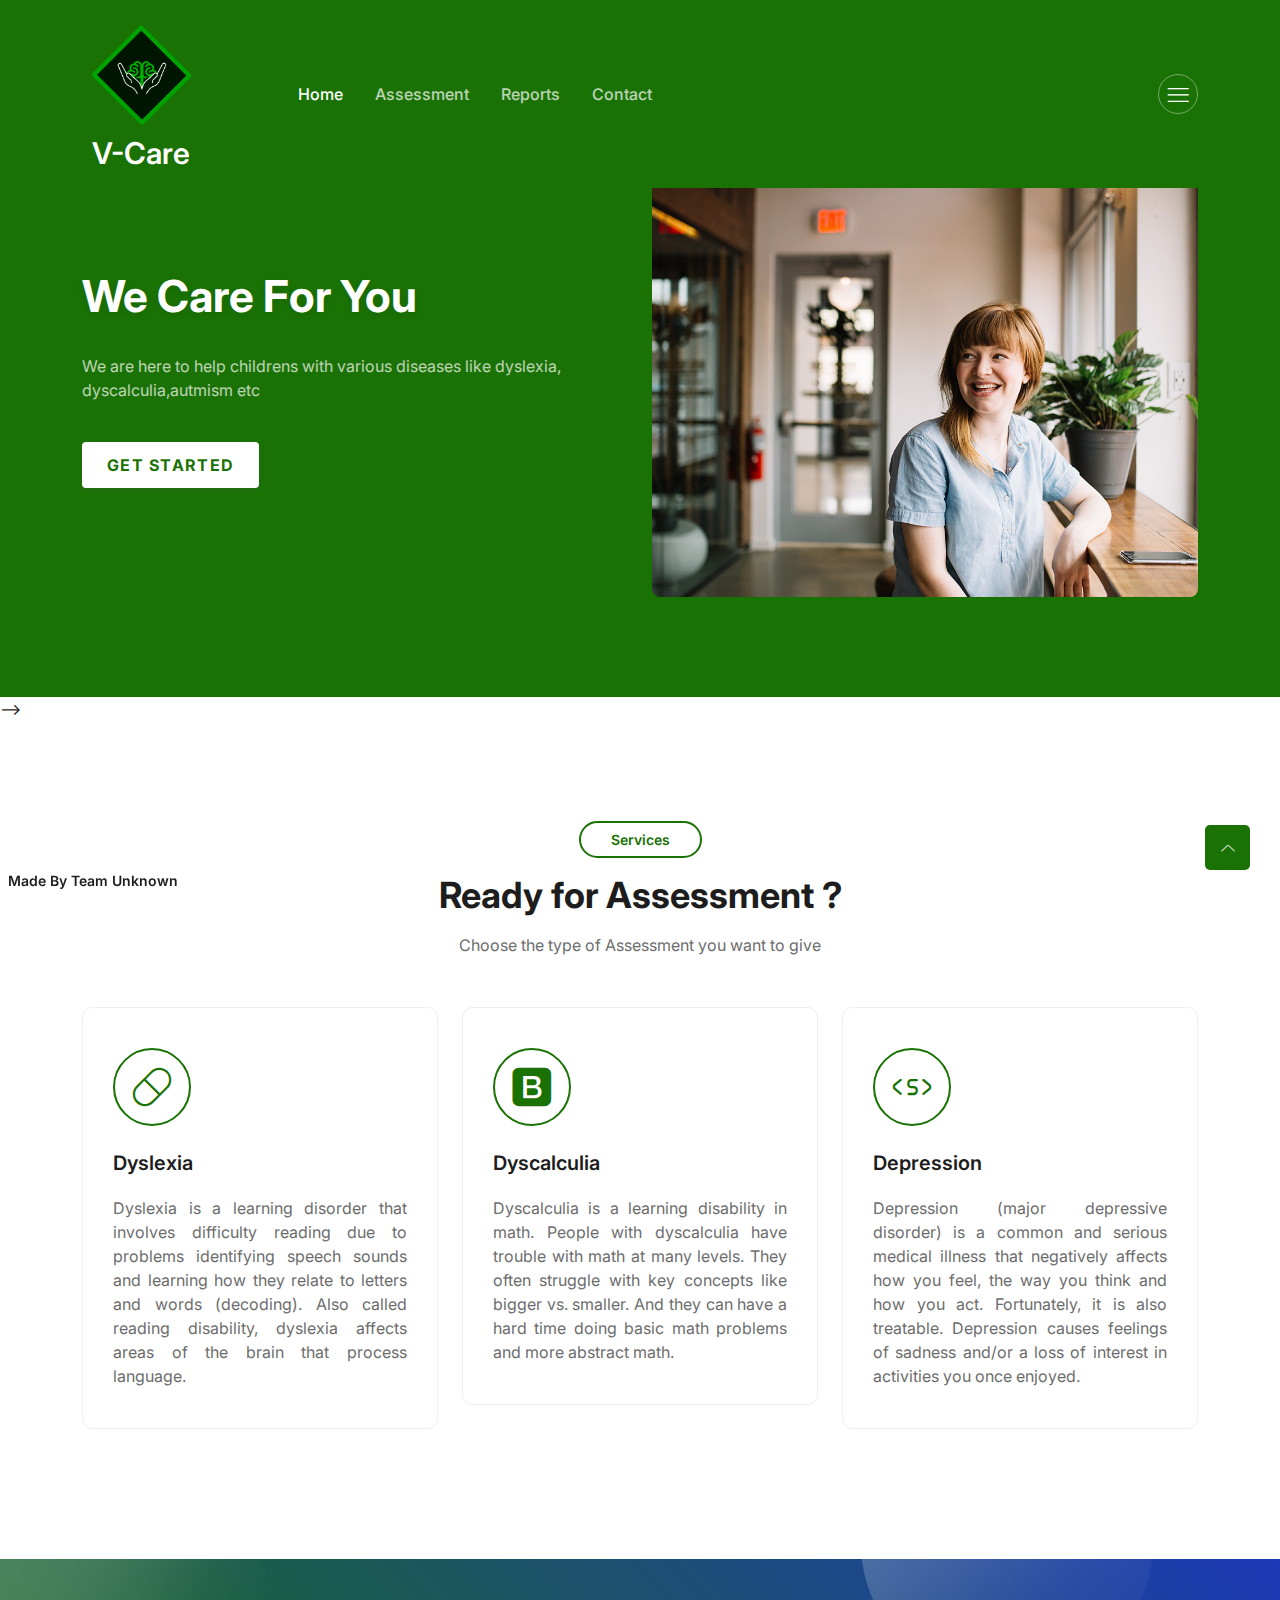
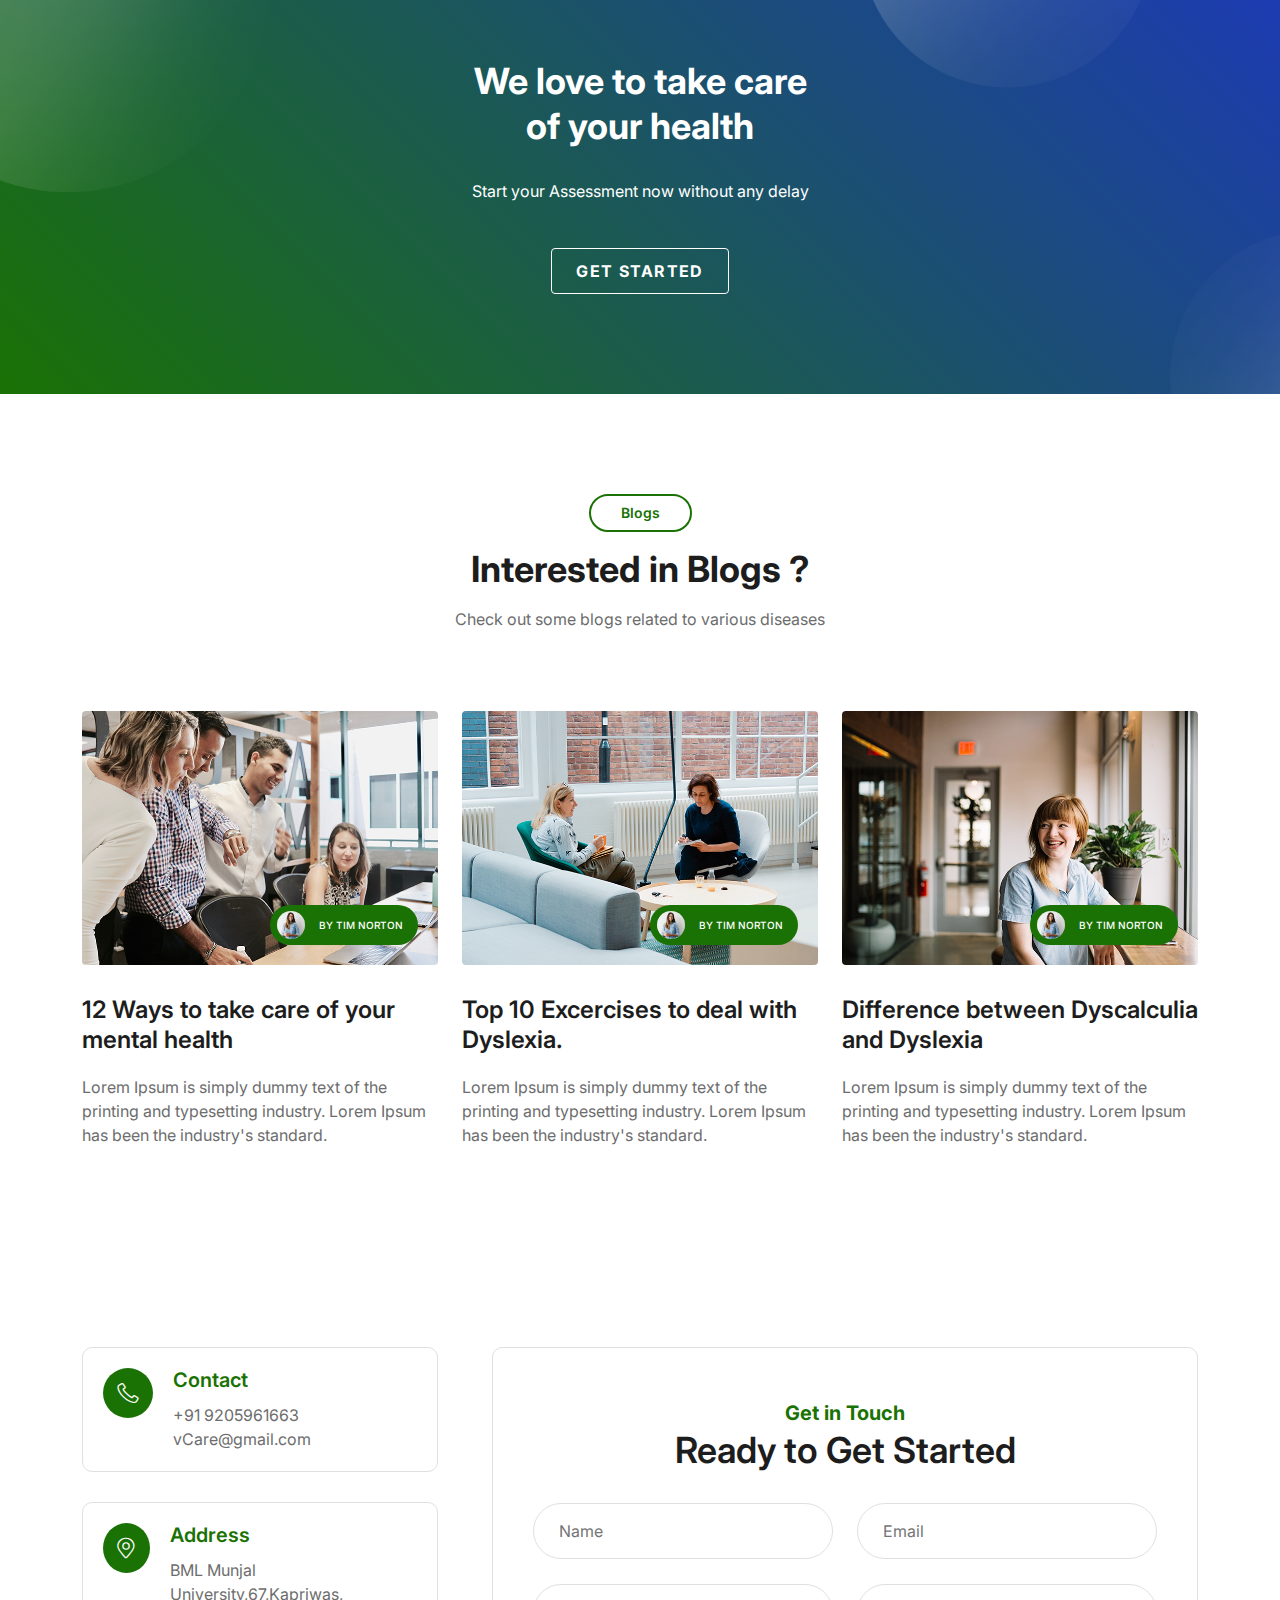
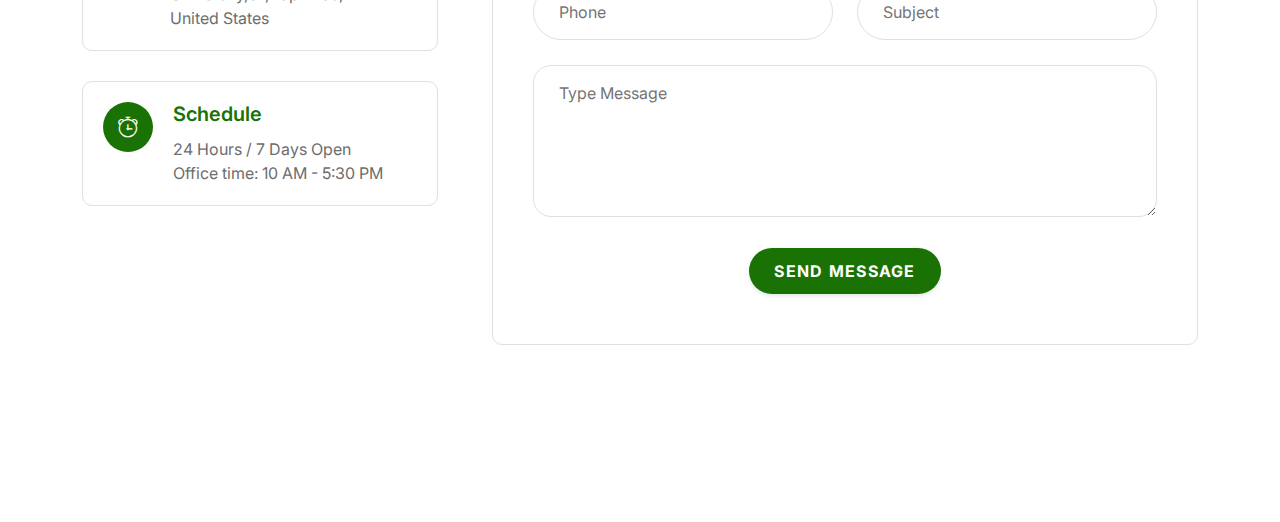
==== commit 44c7ae62: "Update index.html" ====
--- a/index.html
+++ b/index.html
@@ -9,7 +9,7 @@
   <meta name="viewport" content="width=device-width, initial-scale=1, shrink-to-fit=no" />
 
   <!--====== Title ======-->
-  <title>Business | Bootstrap 5 Business Template</title>
+  <title>VCare</title>
 
   <!--====== Favicon Icon ======-->
   <link rel="shortcut icon" href="../assets/images/favicon.svg" type="image/svg" />
@@ -39,7 +39,9 @@
         <div class="col-lg-12">
           <nav class="navbar navbar-expand-lg">
             <a class="navbar-brand" href="index.html">
-              <img src="assets/images/white-logo.svg" alt="Logo" />
+              <img style="height: 120px; width: 120px;" src="assets/images/login.png" alt="Logo" />
+              <!-- <img src="assets/images/white-logo.svg" alt="Logo" /> -->
+              <h4 style="color: white; margin-left: 10px;">V-Care</h4>
             </a>
             <button class="navbar-toggler" type="button" data-bs-toggle="collapse" data-bs-target="#navbarNine"
               aria-controls="navbarNine" aria-expanded="false" aria-label="Toggle navigation">
@@ -54,11 +56,11 @@
                   <a class="page-scroll active" href="#hero-area">Home</a>
                 </li>
                 <li class="nav-item">
-                  <a class="page-scroll" href="#services">Services</a>
+                  <a class="page-scroll" href="#assess">Assessment</a>
                 </li>
 
                 <li class="nav-item">
-                  <a class="page-scroll" href="#pricing">Pricing</a>
+                  <a class="page-scroll" href="#blogg">Reports</a>
                 </li>
                 <li class="nav-item">
                   <a class="page-scroll" href="#contact">Contact</a>
@@ -88,7 +90,10 @@
     </div>
     <div class="sidebar-content">
       <div class="sidebar-logo">
-        <a href="index.html"><img src="assets/images/logo.svg" alt="Logo" /></a>
+        <a href="index.html"><img style="height: 120px; width: 120px;" src="assets/images/login.png" alt="Logo" />
+          <!-- <img src="assets/images/white-logo.svg" alt="Logo" /> -->
+          <h4 style="color: black; margin-left: 10px;">V-Care</h4>
+        </a>
       </div>
       <p class="text">Lorem ipsum dolor sit amet adipisicing elit. Sapiente fuga nisi rerum iusto intro.</p>
       <!-- logo -->
@@ -133,20 +138,18 @@
       <div class="row align-items-center">
         <div class="col-lg-6 col-md-12 col-12">
           <div class="header-content">
-            <h1>Corporate & Business Site Template by Ayro UI.</h1>
+            <h1>We Care for you</h1>
             <p>
-              We are a digital agency that helps brands to achieve their
-              business outcomes. We see technology as a tool to create amazing
-              things.
+              We are here to help childrens with various diseases like dyslexia, dyscalculia,autmism etc
             </p>
             <div class="button">
-              <a href="javascript:void(0)" class="btn primary-btn">Get Started</a>
-              <a href="https://www.youtube.com/watch?v=r44RKWyfcFw&fbclid=IwAR21beSJORalzmzokxDRcGfkZA1AtRTE__l5N4r09HcGS5Y6vOluyouM9EM"
-                class="glightbox video-button">
-                <span class="btn icon-btn rounded-full">
+              <a href="#assess" class="btn primary-btn">Get Started</a>
+              <!-- <a href="https://www.youtube.com/watch?v=r44RKWyfcFw&fbclid=IwAR21beSJORalzmzokxDRcGfkZA1AtRTE__l5N4r09HcGS5Y6vOluyouM9EM"
+                class="glightbox video-button"> -->
+              <!-- <span class="btn icon-btn rounded-full">
                   <i class="lni lni-play"></i>
-                </span>
-                <span class="text">Watch Intro</span>
+                </span> -->
+              <!-- <span class="text">Watch Intro</span> -->
               </a>
             </div>
           </div>
@@ -163,7 +166,7 @@
 
   <!--====== ABOUT FIVE PART START ======-->
 
-  <section class="about-area about-five">
+  <!-- <section class="about-area about-five">
     <div class="container">
       <div class="row align-items-center">
         <div class="col-lg-6 col-12">
@@ -251,53 +254,46 @@
               <circle cx="60.333" cy="132" r="1.66667" fill="#DADADA" />
               <circle cx="104" cy="132" r="1.66667" fill="#DADADA" />
             </svg>
-            <img src="assets/images/about/about-img1.jpg" alt="about" />
+            <img width="150px" height="400px" src="assets/images/about/about-img1.jpg" alt="about" />
           </div>
         </div>
         <div class="col-lg-6 col-12">
-          <div class="about-five-content">
-            <h6 class="small-title text-lg">OUR STORY</h6>
-            <h2 class="main-title fw-bold">Our team comes with the experience and knowledge</h2>
+          <div class="about-five-content" >
+            <h6 class="small-title text-lg">Take Assessment</h6>
+            <h2 class="main-title fw-bold">Want to know what's the problem ?</h2>
             <div class="about-five-tab">
               <nav>
                 <div class="nav nav-tabs" id="nav-tab" role="tablist">
-                  <a href="./game/index.html">
-                    <button class="nav-link active" id="nav-who-tab" data-bs-toggle="tab" data-bs-target="#nav-who"
-                      type="button" role="tab" aria-controls="nav-who" aria-selected="true">Who We Are</button>
-                  </a>
+                  <button class="nav-link active" id="nav-who-tab" data-bs-toggle="tab" data-bs-target="#nav-who"
+                    type="button" role="tab" aria-controls="nav-who" aria-selected="true">dyslexia </button>
                   <button class="nav-link" id="nav-vision-tab" data-bs-toggle="tab" data-bs-target="#nav-vision"
-                    type="button" role="tab" aria-controls="nav-vision" aria-selected="false">our Vision</button>
+                    type="button" role="tab" aria-controls="nav-vision" aria-selected="false">dyscalculia</button>
                   <button class="nav-link" id="nav-history-tab" data-bs-toggle="tab" data-bs-target="#nav-history"
-                    type="button" role="tab" aria-controls="nav-history" aria-selected="false">our History</button>
+                    type="button" role="tab" aria-controls="nav-history" aria-selected="false">dysgraphia</button>
+                    <button class="nav-link" id="nav-history-Dyspraxia" data-bs-toggle="tab" data-bs-target="#nav-history"
+                    type="button" role="tab" aria-controls="nav-history" aria-selected="false">Dyspraxia</button>
+                    <button class="nav-link" id="nav-history-autism" data-bs-toggle="tab" data-bs-target="#nav-history"
+                    type="button" role="tab" aria-controls="nav-history" aria-selected="false">Autism</button>
+
+
                 </div>
               </nav>
               <div class="tab-content" id="nav-tabContent">
                 <div class="tab-pane fade show active" id="nav-who" role="tabpanel" aria-labelledby="nav-who-tab">
-                  <p>It is a long established fact that a reader will be distracted by the readable content of a page
-                    when
-                    looking at its layout. The point of using Lorem Ipsum is that it has a more-or-less normal
-                    distribution of letters, look like readable English.</p>
-                  <p>There are many variations of passages of Lorem Ipsum available, but the majority have in some
-                    form,
-                    by injected humour.</p>
+                  <p>Dyslexia is a learning disorder that involves difficulty reading due to problems identifying speech sounds and learning how they relate to letters and words (decoding). Also called reading disability, dyslexia affects areas of the brain that process language.</p>
+                  
                 </div>
                 <div class="tab-pane fade" id="nav-vision" role="tabpanel" aria-labelledby="nav-vision-tab">
-                  <p>It is a long established fact that a reader will be distracted by the readable content of a page
-                    when
-                    looking at its layout. The point of using Lorem Ipsum is that it has a more-or-less normal
-                    distribution of letters, look like readable English.</p>
-                  <p>There are many variations of passages of Lorem Ipsum available, but the majority have in some
-                    form,
-                    by injected humour.</p>
+                  <p>Dyscalculia is a learning disability in math. People with dyscalculia have trouble with math at many levels. They often struggle with key concepts like bigger vs. smaller. And they can have a hard time doing basic math problems and more abstract math.</p>
                 </div>
                 <div class="tab-pane fade" id="nav-history" role="tabpanel" aria-labelledby="nav-history-tab">
-                  <p>It is a long established fact that a reader will be distracted by the readable content of a page
-                    when
-                    looking at its layout. The point of using Lorem Ipsum is that it has a more-or-less normal
-                    distribution of letters, look like readable English.</p>
-                  <p>There are many variations of passages of Lorem Ipsum available, but the majority have in some
-                    form,
-                    by injected humour.</p>
+                  <p>Dysgraphia is a term that refers to trouble with writing. Many experts view dysgraphia as challenges with a set of skills known as transcription. These skills — handwriting, typing, and spelling — allow us to produce writing.</p>
+                </div>
+                <div class="tab-pane fade" id="nav-dyspraxia" role="tabpanel" aria-labelledby="nav-history-tab">
+                  <p>Dyspraxia, also known as developmental co-ordination disorder (DCD), is a common disorder that affects movement and co-ordination. Dyspraxia does not affect your intelligence. It can affect your co-ordination skills – such as tasks requiring balance, playing sports or learning to drive a car.</p>
+                </div>
+                <div class="tab-pane fade" id="nav-autism" role="tabpanel" aria-labelledby="nav-history-tab">
+                  <p>Autism, also called autism spectrum disorder (ASD), is a complicated condition that includes problems with communication and behavior. It can involve a wide range of symptoms and skills. ASD can be a minor problem or a disability that needs full-time care in a special facility.</p>
                 </div>
               </div>
             </div>
@@ -306,7 +302,7 @@
       </div>
     </div>
     <!-- container -->
-  </section>
+  <!-- </section> --> -->
 
   <!--====== ABOUT FIVE PART ENDS ======-->
 
@@ -317,12 +313,11 @@
       <div class="container">
         <div class="row">
           <div class="col-12">
-            <div class="content">
-              <h6>Services</h6>
-              <h2 class="fw-bold">Our Best Services</h2>
+            <div class="content" id="assess">
+              <h6 >Services</h6>
+              <h2 class="fw-bold" >Ready for Assessment ?</h2>
               <p>
-                There are many variations of passages of Lorem Ipsum available,
-                but the majority have suffered alteration in some form.
+                Choose the type of Assessment you want to give
               </p>
             </div>
           </div>
@@ -335,48 +330,57 @@
     <div class="container">
       <div class="row">
         <div class="col-lg-4 col-md-6">
-          <div class="single-services">
-            <div class="service-icon">
-              <i class="lni lni-capsule"></i>
-            </div>
-            <div class="service-content">
-              <h4>Refreshing Design</h4>
-              <p>
-                Lorem ipsum dolor sit amet, adipscing elitr, sed diam nonumy
-                eirmod tempor ividunt labor dolore magna.
-              </p>
-            </div>
-          </div>
+          <a href="./game/dyslexia/index.html">
+            <div class="single-services">
+              <div class="service-icon">
+                <i class="lni lni-capsule"></i>
+              </div>
+              <div class="service-content">
+                <h4>Dyslexia</h4>
+                <p style="text-align: justify;">
+                  Dyslexia is a learning disorder that involves difficulty reading due to problems identifying speech
+                  sounds and learning how they relate to letters and words (decoding). Also called reading disability,
+                  dyslexia affects areas of the brain that process language.
+                </p>
+              </div>
+            </div>
+          </a>
         </div>
         <div class="col-lg-4 col-md-6">
-          <div class="single-services">
-            <div class="service-icon">
-              <i class="lni lni-bootstrap"></i>
-            </div>
-            <div class="service-content">
-              <h4>Solid Bootstrap 5</h4>
-              <p>
-                Lorem ipsum dolor sit amet, adipscing elitr, sed diam nonumy
-                eirmod tempor ividunt labor dolore magna.
-              </p>
-            </div>
-          </div>
+          <a href="./game/dyscalculia/index.html">
+            <div class="single-services">
+              <div class="service-icon">
+                <i class="lni lni-bootstrap"></i>
+              </div>
+              <div class="service-content">
+                <h4>Dyscalculia</h4>
+                <p style="text-align: justify;">
+                  Dyscalculia is a learning disability in math. People with dyscalculia have trouble with math at many
+                  levels. They often struggle with key concepts like bigger vs. smaller. And they can have a hard time
+                  doing basic math problems and more abstract math.
+                </p>
+              </div>
+            </div>
+          </a>
         </div>
         <div class="col-lg-4 col-md-6">
-          <div class="single-services">
-            <div class="service-icon">
-              <i class="lni lni-shortcode"></i>
-            </div>
-            <div class="service-content">
-              <h4>100+ Components</h4>
-              <p>
-                Lorem ipsum dolor sit amet, adipscing elitr, sed diam nonumy
-                eirmod tempor ividunt labor dolore magna.
-              </p>
-            </div>
-          </div>
-        </div>
-        <div class="col-lg-4 col-md-6">
+          <a href="./game/depression/index.html">
+            <div class="single-services">
+              <div class="service-icon">
+                <i class="lni lni-shortcode"></i>
+              </div>
+              <div class="service-content">
+                <h4>Depression</h4>
+                <p style="text-align: justify;">
+                  Depression (major depressive disorder) is a common and serious medical illness that negatively affects
+                  how you feel, the way you think and how you act. Fortunately, it is also treatable. Depression causes
+                  feelings of sadness and/or a loss of interest in activities you once enjoyed.
+                </p>
+              </div>
+            </div>
+          </a>
+        </div>
+        <!-- <div class="col-lg-4 col-md-6">
           <div class="single-services">
             <div class="service-icon">
               <i class="lni lni-dashboard"></i>
@@ -418,123 +422,13 @@
             </div>
           </div>
         </div>
-      </div>
-    </div>
+      </div> -->
+      </div>
   </section>
   <!-- ===== service-area end ===== -->
 
 
   <!-- Start Pricing  Area -->
-  <section id="pricing" class="pricing-area pricing-fourteen">
-    <!--======  Start Section Title Five ======-->
-    <div class="section-title-five">
-      <div class="container">
-        <div class="row">
-          <div class="col-12">
-            <div class="content">
-              <h6>Pricing</h6>
-              <h2 class="fw-bold">Pricing & Plans</h2>
-              <p>
-                There are many variations of passages of Lorem Ipsum available,
-                but the majority have suffered alteration in some form.
-              </p>
-            </div>
-          </div>
-        </div>
-        <!-- row -->
-      </div>
-      <!-- container -->
-    </div>
-    <!--======  End Section Title Five ======-->
-    <div class="container">
-      <div class="row">
-        <div class="col-lg-4 col-md-6 col-12">
-          <div class="pricing-style-fourteen">
-            <div class="table-head">
-              <h6 class="title">Starter</h4>
-                <p>Lorem Ipsum is simply dummy text of the printing and industry.</p>
-                <div class="price">
-                  <h2 class="amount">
-                    <span class="currency">$</span>0<span class="duration">/mo </span>
-                  </h2>
-                </div>
-            </div>
-
-            <div class="light-rounded-buttons">
-              <a href="javascript:void(0)" class="btn primary-btn-outline">
-                Start free trial
-              </a>
-            </div>
-
-            <div class="table-content">
-              <ul class="table-list">
-                <li> <i class="lni lni-checkmark-circle"></i> Cras justo odio.</li>
-                <li> <i class="lni lni-checkmark-circle"></i> Dapibus ac facilisis in.</li>
-                <li> <i class="lni lni-checkmark-circle deactive"></i> Morbi leo risus.</li>
-                <li> <i class="lni lni-checkmark-circle deactive"></i> Excepteur sint occaecat velit.</li>
-              </ul>
-            </div>
-          </div>
-        </div>
-        <div class="col-lg-4 col-md-6 col-12">
-          <div class="pricing-style-fourteen middle">
-            <div class="table-head">
-              <h6 class="title">Exclusive</h4>
-                <p>Lorem Ipsum is simply dummy text of the printing and industry.</p>
-                <div class="price">
-                  <h2 class="amount">
-                    <span class="currency">$</span>99<span class="duration">/mo </span>
-                  </h2>
-                </div>
-            </div>
-
-            <div class="light-rounded-buttons">
-              <a href="javascript:void(0)" class="btn primary-btn">
-                Start free trial
-              </a>
-            </div>
-
-            <div class="table-content">
-              <ul class="table-list">
-                <li> <i class="lni lni-checkmark-circle"></i> Cras justo odio.</li>
-                <li> <i class="lni lni-checkmark-circle"></i> Dapibus ac facilisis in.</li>
-                <li> <i class="lni lni-checkmark-circle"></i> Morbi leo risus.</li>
-                <li> <i class="lni lni-checkmark-circle deactive"></i> Excepteur sint occaecat velit.</li>
-              </ul>
-            </div>
-          </div>
-        </div>
-        <div class="col-lg-4 col-md-6 col-12">
-          <div class="pricing-style-fourteen">
-            <div class="table-head">
-              <h6 class="title">Premium</h4>
-                <p>Lorem Ipsum is simply dummy text of the printing and industry.</p>
-                <div class="price">
-                  <h2 class="amount">
-                    <span class="currency">$</span>150<span class="duration">/mo </span>
-                  </h2>
-                </div>
-            </div>
-
-            <div class="light-rounded-buttons">
-              <a href="javascript:void(0)" class="btn primary-btn-outline">
-                Start free trial
-              </a>
-            </div>
-
-            <div class="table-content">
-              <ul class="table-list">
-                <li> <i class="lni lni-checkmark-circle"></i> Cras justo odio.</li>
-                <li> <i class="lni lni-checkmark-circle"></i> Dapibus ac facilisis in.</li>
-                <li> <i class="lni lni-checkmark-circle"></i> Morbi leo risus.</li>
-                <li> <i class="lni lni-checkmark-circle"></i> Excepteur sint occaecat velit.</li>
-              </ul>
-            </div>
-          </div>
-        </div>
-      </div>
-    </div>
-  </section>
   <!--/ End Pricing  Area -->
 
 
@@ -545,14 +439,9 @@
       <div class="row justify-content-center">
         <div class="col-xxl-6 col-xl-7 col-lg-8 col-md-9">
           <div class="inner-content">
-            <h2>We love to make perfect <br />solutions for your business</h2>
+            <h2>We love to take care<br />of your health</h2>
             <p>
-              Why I say old chap that is, spiffing off his nut cor blimey
-              guvnords geeza<br />
-              bloke knees up bobby, sloshed arse William cack Richard. Bloke
-              fanny around chesed of bum bag old lost the pilot say there
-              spiffing off his nut.
-            </p>
+              Start your Assessment now without any delay</p>
             <div class="light-rounded-buttons">
               <a href="javascript:void(0)" class="btn primary-btn-outline">Get Started</a>
             </div>
@@ -572,12 +461,11 @@
       <div class="container">
         <div class="row">
           <div class="col-12">
-            <div class="content">
-              <h6>latest news</h6>
-              <h2 class="fw-bold">Latest News & Blog</h2>
+            <div class="content" id="blogg">
+              <h6>Blogs</h6>
+              <h2 class="fw-bold">Interested in Blogs ?</h2>
               <p>
-                There are many variations of passages of Lorem Ipsum available,
-                but the majority have suffered alteration in some form.
+                Check out some blogs related to various diseases
               </p>
             </div>
           </div>
@@ -601,7 +489,7 @@
             </div>
             <div class="content-body">
               <h4 class="title">
-                <a href="javascript:void(0)"> Make your team a Design driven company </a>
+                <a href="javascript:void(0)"> 12 Ways to take care of your mental health </a>
               </h4>
               <p>
                 Lorem Ipsum is simply dummy text of the printing and
@@ -625,7 +513,7 @@
             <div class="content-body">
               <h4 class="title">
                 <a href="javascript:void(0)">
-                  The newest web framework that changed the world
+                  Top 10 Excercises to deal with Dyslexia.
                 </a>
               </h4>
               <p>
@@ -650,7 +538,7 @@
             <div class="content-body">
               <h4 class="title">
                 <a href="javascript:void(0)">
-                  5 ways to improve user retention for your startup
+                  Difference between Dyscalculia and Dyslexia
                 </a>
               </h4>
               <p>
@@ -665,62 +553,10 @@
       </div>
     </div>
   </div>
-  <!-- End Latest News Area -->
-
-  <!-- Start Brand Area -->
-  <div id="clients" class="brand-area section">
-    <!--======  Start Section Title Five ======-->
-    <div class="section-title-five">
-      <div class="container">
-        <div class="row">
-          <div class="col-12">
-            <div class="content">
-              <h6>Meet our Clients</h6>
-              <h2 class="fw-bold">Our Awesome Clients</h2>
-              <p>
-                There are many variations of passages of Lorem Ipsum available,
-                but the majority have suffered alteration in some form.
-              </p>
-            </div>
-          </div>
-        </div>
-        <!-- row -->
-      </div>
-      <!-- container -->
-    </div>
-    <!--======  End Section Title Five ======-->
-    <div class="container">
-      <div class="row">
-        <div class="col-lg-8 offset-lg-2 col-12">
-          <div class="clients-logos">
-            <div class="single-image">
-              <img src="assets/images/client-logo/graygrids.svg" alt="Brand Logo Images" />
-            </div>
-            <div class="single-image">
-              <img src="assets/images/client-logo/uideck.svg" alt="Brand Logo Images" />
-            </div>
-            <div class="single-image">
-              <img src="assets/images/client-logo/ayroui.svg" alt="Brand Logo Images" />
-            </div>
-            <div class="single-image">
-              <img src="assets/images/client-logo/lineicons.svg" alt="Brand Logo Images" />
-            </div>
-            <div class="single-image">
-              <img src="assets/images/client-logo/tailwindtemplates.svg" alt="Brand Logo Images" />
-            </div>
-            <div class="single-image">
-              <img src="assets/images/client-logo/ecomhtml.svg" alt="Brand Logo Images" />
-            </div>
-          </div>
-        </div>
-      </div>
-    </div>
-  </div>
-  <!-- End Brand Area -->
 
   <!-- ========================= contact-section start ========================= -->
   <section id="contact" class="contact-section">
-    <div class="container">
+    <div class="container" id="contact">
       <div class="row">
         <div class="col-xl-4">
           <div class="contact-item-wrapper">
@@ -732,8 +568,8 @@
                   </div>
                   <div class="contact-content">
                     <h4>Contact</h4>
-                    <p>0984537278623</p>
-                    <p>yourmail@gmail.com</p>
+                    <p>+91 9205961663</p>
+                    <p>vCare@gmail.com</p>
                   </div>
                 </div>
               </div>
@@ -744,7 +580,7 @@
                   </div>
                   <div class="contact-content">
                     <h4>Address</h4>
-                    <p>175 5th Ave, New York, NY 10010</p>
+                    <p>BML Munjal University,67,Kapriwas,</p>
                     <p>United States</p>
                   </div>
                 </div>
@@ -826,7 +662,7 @@
   <!-- ========================= map-section end ========================= -->
 
   <!-- Start Footer Area -->
-  <footer class="footer-area footer-eleven">
+  <footer style="visibility: hidden;" class="footer-area footer-eleven">
     <!-- Start Footer Top -->
     <div class="footer-top">
       <div class="container">
@@ -844,16 +680,15 @@
                   Making the world a better place through constructing elegant
                   hierarchies.
                 </p>
-                <p class="copyright-text">
+                <!-- <p class="copyright-text">
                   <span>© 2024 Ayro UI.</span>Designed and Developed by
                   <a href="javascript:void(0)" rel="nofollow"> Ayro UI </a>
-                </p>
+                </p> -->
               </div>
               <!-- End Single Widget -->
             </div>
-            <div class="col-lg-2 col-md-6 col-12">
-              <!-- Single Widget -->
-              <div class="footer-widget f-link">
+            <!-- <div class="col-lg-2 col-md-6 col-12">
+              
                 <h5>Solutions</h5>
                 <ul>
                   <li><a href="javascript:void(0)">Marketing</a></li>
@@ -861,12 +696,11 @@
                   <li><a href="javascript:void(0)">Commerce</a></li>
                   <li><a href="javascript:void(0)">Insights</a></li>
                 </ul>
-              </div>
-              <!-- End Single Widget -->
-            </div>
-            <div class="col-lg-2 col-md-6 col-12">
-              <!-- Single Widget -->
-              <div class="footer-widget f-link">
+              </div> --> -->
+          </div>
+          <div class="col-lg-2 col-md-6 col-12">
+            <!-- Single Widget -->
+            <!-- <div class="footer-widget f-link">
                 <h5>Support</h5>
                 <ul>
                   <li><a href="javascript:void(0)">Pricing</a></li>
@@ -874,12 +708,12 @@
                   <li><a href="javascript:void(0)">Guides</a></li>
                   <li><a href="javascript:void(0)">API Status</a></li>
                 </ul>
-              </div>
-              <!-- End Single Widget -->
-            </div>
-            <div class="col-lg-4 col-md-6 col-12">
-              <!-- Single Widget -->
-              <div class="footer-widget newsletter">
+              </div> -->
+            <!-- End Single Widget -->
+          </div>
+          <div class="col-lg-4 col-md-6 col-12">
+            <!-- Single Widget -->
+            <!-- <div class="footer-widget newsletter">
                 <h5>Subscribe</h5>
                 <p>Subscribe to our newsletter for the latest updates</p>
                 <form action="#" method="get" target="_blank" class="newsletter-form">
@@ -890,20 +724,21 @@
                     </button>
                   </div>
                 </form>
-              </div>
-              <!-- End Single Widget -->
-            </div>
-          </div>
-        </div>
-      </div>
+              </div> -->
+            <!-- End Single Widget -->
+          </div>
+        </div>
+      </div>
+    </div>
     </div>
     <!--/ End Footer Top -->
   </footer>
   <!--/ End Footer Area -->
 
-  <div class="made-in-ayroui mt-4">
-    <a href="https://ayroui.com" target="_blank" rel="nofollow">
-      <img style="width:220px" src="assets/images/ayroui.svg">
+  <div class="made-in-ayroui mt-4 eh">
+    <a target="_blank" rel="nofollow">
+      <h6>Made By Team Unknown</h6>
+      <!-- <img style="width:220px" src="assets/images/ayroui.svg"> -->
     </a>
   </div>
 
